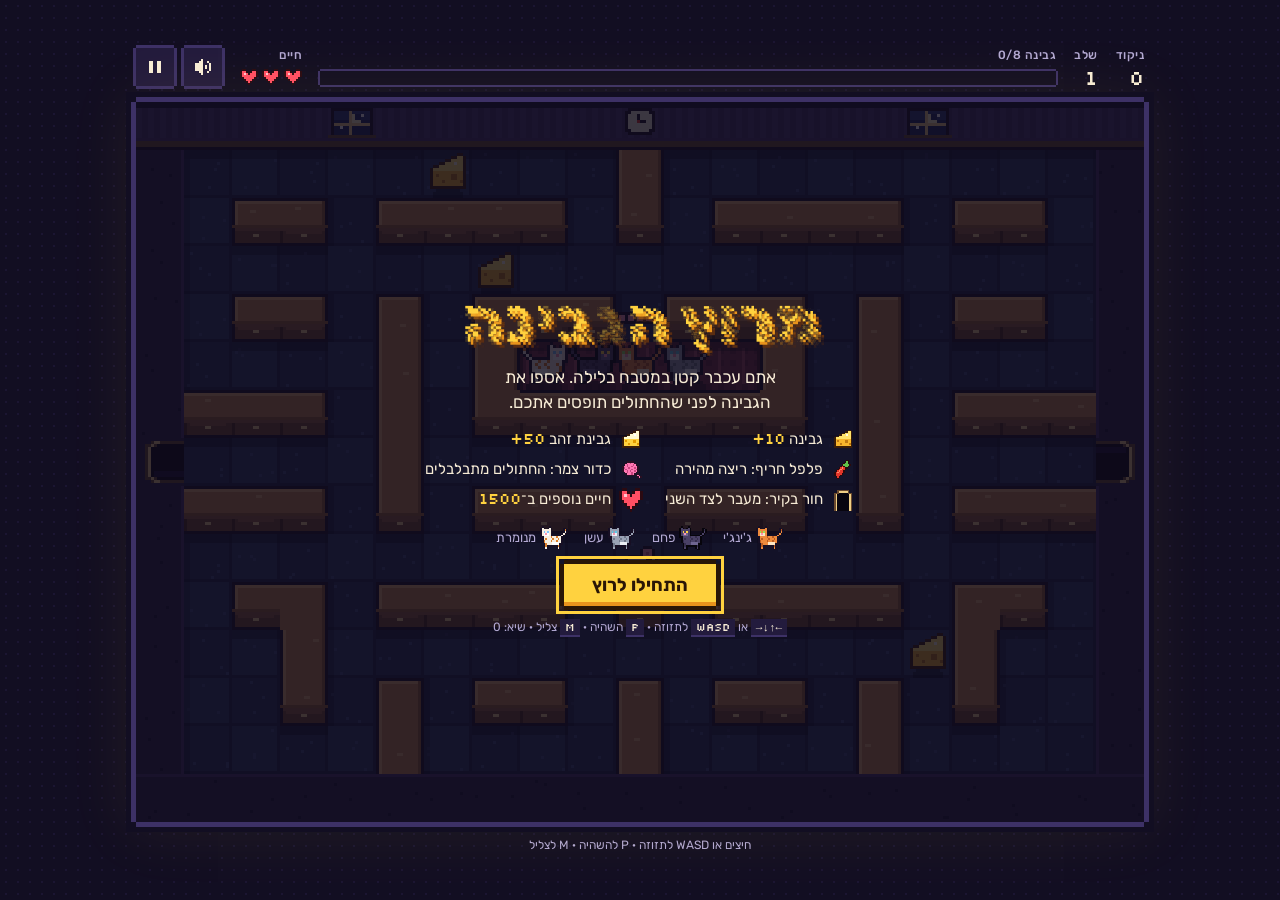
==== mouse-game/index.html @ 06ed5506 "Add Cheese Run: a pixel-art mouse-and-cats game Single-file canvas game in mouse-game/index.html. Yo" ====
<!doctype html>
<html lang="he" dir="rtl">
<head>
<meta charset="utf-8">
<meta name="viewport" content="width=device-width, initial-scale=1, viewport-fit=cover">
<title>מרוץ הגבינה</title>
<link rel="preconnect" href="https://fonts.googleapis.com">
<link rel="preconnect" href="https://fonts.gstatic.com" crossorigin>
<link rel="stylesheet" href="https://fonts.googleapis.com/css2?family=Rubik+Pixels&family=Rubik:wght@400;500;700&family=Silkscreen&display=swap">
<style>
/* Layout: a one-screen arcade cabinet. HUD strip on top, pixel stage in the middle, touch pad below on phones.
   Deliberately single-theme: the game always takes place in a kitchen at night. */
:root {
  color-scheme: dark;
  --night: #120e22;
  --night-2: #1b1532;
  --panel: #231b3d;
  --line: #3d3166;
  --ink: #f7ecd6;
  --muted: #b3a9d3;
  --cheese: #ffd23f;
  --cheese-deep: #e8931c;
  --cat: #ee7d3a;
  --danger: #ff5d6c;
  --display: "Rubik Pixels", "Rubik", "Heebo", "Arial Hebrew", system-ui, sans-serif;
  --body: "Rubik", "Heebo", "Arial Hebrew", system-ui, sans-serif;
  --digits: "Silkscreen", ui-monospace, "Courier New", monospace;
  --stage-w: 672px;
  --stage-h: 480px;
  --px: 4px;
}
[hidden] { display: none !important; }
html, body { height: 100%; }
body {
  margin: 0;
  background-color: var(--night);
  background-image: radial-gradient(var(--night-2) 1.5px, transparent 1.5px);
  background-size: 12px 12px;
  color: var(--ink);
  font-family: var(--body);
  font-size: 15px;
  line-height: 1.5;
  overflow: hidden;
  -webkit-tap-highlight-color: transparent;
}
.game {
  height: 100%;
  box-sizing: border-box;
  padding-inline: 16px;
  padding-block: 12px;
  display: flex;
  flex-direction: column;
  align-items: center;
  justify-content: center;
  gap: 14px;
}

/* ---------- HUD ---------- */
.hud {
  width: var(--stage-w);
  max-width: 100%;
  display: flex;
  flex-wrap: wrap;
  align-items: stretch;
  gap: 10px 18px;
  font-variant-numeric: tabular-nums;
}
.stat { display: flex; flex-direction: column; gap: 2px; min-width: 0; }
.stat.grow { flex: 1 1 140px; }
.label {
  font-size: 12px;
  font-weight: 500;
  color: var(--muted);
  letter-spacing: 0.04em;
  white-space: nowrap;
}
.value {
  font-family: var(--digits);
  font-size: 20px;
  line-height: 1.1;
  color: var(--ink);
  direction: ltr;
  text-align: right;
}
.value.small { font-size: 14px; }
.bar {
  position: relative;
  height: 14px;
  background: var(--night);
  box-shadow: 0 -2px 0 var(--line), 0 2px 0 var(--line), -2px 0 0 var(--line), 2px 0 0 var(--line);
  margin-block-start: 5px;
  overflow: hidden;
}
.bar-fill {
  position: absolute;
  inset-block: 0;
  inset-inline-start: 0;
  width: 0%;
  background: repeating-linear-gradient(90deg, var(--cheese) 0 10px, var(--cheese-deep) 10px 12px);
  transition: width 180ms steps(4);
}
.hearts { display: flex; gap: 4px; align-items: center; height: 22px; }
.hearts img { width: 18px; height: 16px; image-rendering: pixelated; }
.tools { display: flex; gap: 10px; align-items: center; margin-inline-start: auto; }
.icon-btn {
  width: 38px; height: 38px;
  display: grid; place-items: center;
  border: 0; padding: 0;
  background: var(--panel);
  color: var(--ink);
  box-shadow: 0 -3px 0 var(--line), 0 3px 0 var(--line), -3px 0 0 var(--line), 3px 0 0 var(--line);
  cursor: pointer;
}
.icon-btn svg { width: 20px; height: 20px; shape-rendering: crispEdges; }
.icon-btn:hover { background: var(--line); }
.icon-btn:focus-visible, .btn:focus-visible, .pad button:focus-visible {
  outline: 3px solid var(--cheese);
  outline-offset: 5px;
}
.icon-btn .off { display: none; }
.icon-btn[aria-pressed="true"] .on { display: none; }
.icon-btn[aria-pressed="true"] .off { display: inline; }

/* ---------- Stage ---------- */
.stage {
  position: relative;
  width: var(--stage-w);
  height: var(--stage-h);
  flex: none;
  box-shadow:
    0 calc(var(--px) * -1) 0 var(--line), 0 var(--px) 0 var(--line),
    calc(var(--px) * -1) 0 0 var(--line), var(--px) 0 0 var(--line),
    0 0 0 calc(var(--px) * 2) var(--night), 0 0 60px 10px rgb(255 210 63 / 0.07);
  touch-action: none;
  user-select: none;
  -webkit-user-select: none;
  container-type: size;
}
canvas {
  display: block;
  width: 100%;
  height: 100%;
  image-rendering: pixelated;
  image-rendering: crisp-edges;
  background: #0b0816;
}
.overlay {
  position: absolute;
  inset: 0;
  display: grid;
  place-items: center;
  background: rgb(14 10 28 / 0.80);
  overflow: auto;
  padding: 14px;
  box-sizing: border-box;
}
.screen {
  display: flex;
  flex-direction: column;
  align-items: center;
  text-align: center;
  gap: 12px;
  max-width: 34em;
}
.logo {
  margin: 0;
  font-family: var(--display);
  font-weight: 400;
  font-size: clamp(30px, 11cqw, 64px);
  line-height: 1;
  color: var(--cheese);
  text-shadow: 3px 3px 0 var(--cheese-deep), 6px 6px 0 #5a2d12;
  text-wrap: balance;
}
.screen h2 {
  margin: 0;
  font-family: var(--display);
  font-weight: 400;
  font-size: clamp(26px, 8cqw, 48px);
  line-height: 1.05;
  color: var(--cheese);
  text-shadow: 3px 3px 0 #5a2d12;
  text-wrap: balance;
}
.screen h2.bad { color: var(--danger); text-shadow: 3px 3px 0 #4a1020; }
.tag { margin: 0; color: var(--ink); font-size: clamp(13px, 3.2cqw, 17px); text-wrap: balance; }
.legend {
  list-style: none;
  margin: 0;
  padding: 0;
  display: grid;
  grid-template-columns: repeat(2, minmax(0, auto));
  gap: 6px 22px;
  text-align: start;
  font-size: clamp(12px, 2.7cqw, 15px);
}
.legend li { display: flex; align-items: center; gap: 8px; min-width: 0; }
.legend img { width: 24px; height: 24px; image-rendering: pixelated; flex: none; }
.legend b { font-family: var(--digits); font-weight: 400; color: var(--cheese); direction: ltr; unicode-bidi: isolate; }
.cats {
  display: flex;
  flex-wrap: wrap;
  justify-content: center;
  gap: 4px 16px;
  font-size: 13px;
  color: var(--muted);
}
.cats span { display: inline-flex; align-items: center; gap: 4px; }
.cats img { width: 28px; height: 28px; image-rendering: pixelated; }
.btn {
  font-family: var(--body);
  font-weight: 700;
  font-size: 18px;
  color: #2a1606;
  background: var(--cheese);
  border: 0;
  padding: 10px 28px;
  cursor: pointer;
  box-shadow:
    0 -4px 0 #2a1606, 0 4px 0 #2a1606, -4px 0 0 #2a1606, 4px 0 0 #2a1606,
    inset 0 -4px 0 var(--cheese-deep);
  transition: transform 80ms steps(2);
}
.btn:hover { transform: translateY(-2px); }
.btn:active { transform: translateY(2px); }
.keys { margin: 0; font-size: 12px; color: var(--muted); }
.keys kbd {
  font-family: var(--digits);
  font-size: 11px;
  padding: 1px 5px;
  background: var(--panel);
  color: var(--ink);
  box-shadow: 0 2px 0 var(--line);
}
.result {
  display: flex;
  gap: 28px;
  justify-content: center;
  font-variant-numeric: tabular-nums;
}
.result div { display: flex; flex-direction: column; align-items: center; }
.result .value { font-size: 26px; text-align: center; }
.toast {
  position: absolute;
  inset-inline: 0;
  top: 12%;
  margin-inline: auto;
  width: max-content;
  max-width: 90%;
  padding: 6px 16px;
  font-weight: 700;
  font-size: clamp(14px, 3.4cqw, 20px);
  color: #2a1606;
  background: var(--cheese);
  box-shadow: 0 -3px 0 #2a1606, 0 3px 0 #2a1606, -3px 0 0 #2a1606, 3px 0 0 #2a1606;
  pointer-events: none;
  opacity: 0;
  transform: translateY(-6px);
  transition: opacity 160ms, transform 160ms steps(3);
}
.toast.show { opacity: 1; transform: none; }
.toast.cold { background: #9fd8ff; }
.toast.hot { background: #ff8a5c; }
@container (max-height: 330px) {
  .cats { display: none; }
  .screen { gap: 8px; }
  .legend { gap: 2px 16px; }
  .legend img { width: 18px; height: 18px; }
  .keys { display: none; }
  .btn { font-size: 16px; padding: 7px 22px; }
}
@container (max-height: 250px) {
  .tag { display: none; }
}
@container (max-width: 480px) {
  .tag { display: none; }
  .legend { grid-template-columns: minmax(0, 1fr); gap: 1px; font-size: 12px; }
  .legend img { width: 16px; height: 16px; }
  .logo { font-size: 34px; }
}

/* ---------- Touch pad ---------- */
.pad {
  display: none;
  grid-template-columns: repeat(3, 58px);
  grid-template-rows: repeat(3, 50px);
  gap: 6px;
  direction: ltr;
  flex: none;
}
.pad button {
  border: 0;
  padding: 0;
  display: grid;
  place-items: center;
  background: var(--panel);
  color: var(--ink);
  box-shadow: 0 -3px 0 var(--line), 0 3px 0 var(--line), -3px 0 0 var(--line), 3px 0 0 var(--line);
  touch-action: none;
}
.pad button.held { background: var(--line); color: var(--cheese); }
.pad svg { width: 22px; height: 22px; shape-rendering: crispEdges; }
.pad .up { grid-area: 1 / 2; }
.pad .left { grid-area: 2 / 1; }
.pad .right { grid-area: 2 / 3; }
.pad .down { grid-area: 3 / 2; }
.pad .left svg { transform: rotate(-90deg); }
.pad .right svg { transform: rotate(90deg); }
.pad .down svg { transform: rotate(180deg); }
.hint { margin: 0; font-size: 12px; color: var(--muted); text-align: center; }
@media (pointer: coarse) {
  .pad { display: grid; }
  .hint { display: none; }
}
@media (prefers-reduced-motion: reduce) {
  .bar-fill, .btn, .toast { transition: none; }
}
</style>
</head>
<body>
<main class="game" id="game">
  <header class="hud" id="hud">
    <div class="stat"><span class="label">ניקוד</span><span class="value" id="score">0</span></div>
    <div class="stat"><span class="label">שלב</span><span class="value" id="level">1</span></div>
    <div class="stat grow">
      <span class="label">גבינה <span id="goalText">0/8</span></span>
      <div class="bar" role="progressbar" aria-label="גבינה שנאספה" aria-valuemin="0" aria-valuemax="8" aria-valuenow="0" id="barWrap"><div class="bar-fill" id="bar"></div></div>
    </div>
    <div class="stat"><span class="label">חיים</span><span class="hearts" id="lives"></span></div>
    <div class="tools">
      <button class="icon-btn" id="soundBtn" type="button" aria-label="השתקה" aria-pressed="false" title="צליל (M)">
        <svg viewBox="0 0 10 10" aria-hidden="true"><g fill="currentColor"><rect x="1" y="3" width="2" height="4"/><rect x="3" y="2" width="1" height="6"/><rect x="4" y="1" width="1" height="8"/></g><g class="on" fill="currentColor"><rect x="6" y="4" width="1" height="2"/><rect x="7" y="2" width="1" height="1"/><rect x="8" y="3" width="1" height="4"/><rect x="7" y="7" width="1" height="1"/></g><g class="off" fill="currentColor"><rect x="6" y="3" width="1" height="1"/><rect x="7" y="4" width="1" height="2"/><rect x="8" y="3" width="1" height="1"/><rect x="6" y="6" width="1" height="1"/><rect x="8" y="6" width="1" height="1"/></g></svg>
      </button>
      <button class="icon-btn" id="pauseBtn" type="button" aria-label="השהיה" title="השהיה (P)">
        <svg viewBox="0 0 10 10" aria-hidden="true"><g fill="currentColor"><rect x="2" y="2" width="2" height="6"/><rect x="6" y="2" width="2" height="6"/></g></svg>
      </button>
    </div>
  </header>

  <div class="stage" id="stage">
    <canvas id="screen" width="336" height="240" aria-label="לוח המשחק"></canvas>
    <div class="toast" id="toast" aria-live="polite"></div>

    <div class="overlay" id="overlay">
      <section class="screen" id="titleScreen">
        <h1 class="logo">מרוץ הגבינה</h1>
        <p class="tag">אתם עכבר קטן במטבח בלילה. אספו את הגבינה לפני שהחתולים תופסים אתכם.</p>
        <ul class="legend">
          <li><img data-icon="cheese" alt=""><span>גבינה <b>+10</b></span></li>
          <li><img data-icon="gold" alt=""><span>גבינת זהב <b>+50</b></span></li>
          <li><img data-icon="chili" alt=""><span>פלפל חריף: ריצה מהירה</span></li>
          <li><img data-icon="yarn" alt=""><span>כדור צמר: החתולים מתבלבלים</span></li>
          <li><img data-icon="hole" alt=""><span>חור בקיר: מעבר לצד השני</span></li>
          <li><img data-icon="heart" alt=""><span>חיים נוספים ב־<b>1500</b></span></li>
        </ul>
        <div class="cats" id="catRoll"></div>
        <button class="btn" id="startBtn" type="button">התחילו לרוץ</button>
        <p class="keys"><kbd>←↑↓→</kbd> או <kbd>WASD</kbd> לתזוזה · <kbd>P</kbd> השהיה · <kbd>M</kbd> צליל · שיא: <span id="bestTitle">0</span></p>
      </section>

      <section class="screen" id="pauseScreen" hidden>
        <h2>הפסקה</h2>
        <p class="tag">החתולים מחכים בסבלנות. בינתיים.</p>
        <button class="btn" id="resumeBtn" type="button">המשיכו</button>
      </section>

      <section class="screen" id="overScreen" hidden>
        <h2 class="bad">החתולים ניצחו</h2>
        <div class="result">
          <div><span class="label">ניקוד</span><span class="value" id="finalScore">0</span></div>
          <div><span class="label">שלב</span><span class="value" id="finalLevel">1</span></div>
          <div><span class="label">שיא</span><span class="value" id="finalBest">0</span></div>
        </div>
        <p class="tag" id="overNote"></p>
        <button class="btn" id="againBtn" type="button">שחקו שוב</button>
      </section>
    </div>
  </div>

  <div class="pad" id="pad" aria-label="כיוונים">
    <button class="up" type="button" data-dir="up" aria-label="למעלה"><svg viewBox="0 0 7 7" aria-hidden="true"><g fill="currentColor"><rect x="3" y="0" width="1" height="1"/><rect x="2" y="1" width="3" height="1"/><rect x="1" y="2" width="5" height="1"/><rect x="0" y="3" width="7" height="1"/><rect x="2" y="4" width="3" height="3"/></g></svg></button>
    <button class="left" type="button" data-dir="left" aria-label="שמאלה"><svg viewBox="0 0 7 7" aria-hidden="true"><g fill="currentColor"><rect x="3" y="0" width="1" height="1"/><rect x="2" y="1" width="3" height="1"/><rect x="1" y="2" width="5" height="1"/><rect x="0" y="3" width="7" height="1"/><rect x="2" y="4" width="3" height="3"/></g></svg></button>
    <button class="right" type="button" data-dir="right" aria-label="ימינה"><svg viewBox="0 0 7 7" aria-hidden="true"><g fill="currentColor"><rect x="3" y="0" width="1" height="1"/><rect x="2" y="1" width="3" height="1"/><rect x="1" y="2" width="5" height="1"/><rect x="0" y="3" width="7" height="1"/><rect x="2" y="4" width="3" height="3"/></g></svg></button>
    <button class="down" type="button" data-dir="down" aria-label="למטה"><svg viewBox="0 0 7 7" aria-hidden="true"><g fill="currentColor"><rect x="3" y="0" width="1" height="1"/><rect x="2" y="1" width="3" height="1"/><rect x="1" y="2" width="5" height="1"/><rect x="0" y="3" width="7" height="1"/><rect x="2" y="4" width="3" height="3"/></g></svg></button>
  </div>
  <p class="hint" id="hint">חיצים או WASD לתזוזה · P להשהיה · M לצליל</p>
</main>

<script>
(() => {
'use strict';

// ============================================================
// Constants and helpers
// ============================================================
const T = 16, COLS = 21, ROWS = 15, W = COLS * T, H = ROWS * T;
const STEP = 1 / 120;
const DIRS = [{ x: 0, y: -1 }, { x: -1, y: 0 }, { x: 0, y: 1 }, { x: 1, y: 0 }];
const KEYDIR = {
  ArrowUp: DIRS[0], KeyW: DIRS[0],
  ArrowLeft: DIRS[1], KeyA: DIRS[1],
  ArrowDown: DIRS[2], KeyS: DIRS[2],
  ArrowRight: DIRS[3], KeyD: DIRS[3],
};
const NAMED = { up: DIRS[0], left: DIRS[1], down: DIRS[2], right: DIRS[3] };

const $ = (id) => document.getElementById(id);
const canvas = $('screen');
const ctx = canvas.getContext('2d');
ctx.imageSmoothingEnabled = false;
const reduceMotion = window.matchMedia('(prefers-reduced-motion: reduce)').matches;

const store = {
  get(k, d) { try { const v = localStorage.getItem(k); return v === null ? d : JSON.parse(v); } catch (e) { return d; } },
  set(k, v) { try { localStorage.setItem(k, JSON.stringify(v)); } catch (e) { /* storage unavailable */ } },
};

function hash(x, y, s) {
  let h = (x * 374761393 + y * 668265263 + (s | 0) * 1442695041) | 0;
  h = Math.imul(h ^ (h >>> 13), 1274126177);
  return ((h ^ (h >>> 16)) >>> 0) / 4294967296;
}
const rand = (a, b) => a + Math.random() * (b - a);
const pick = (arr) => arr[Math.floor(Math.random() * arr.length)];

function newCanvas(w, h) {
  const c = document.createElement('canvas');
  c.width = w; c.height = h;
  const g = c.getContext('2d');
  g.imageSmoothingEnabled = false;
  return [c, g];
}

// ============================================================
// Maps. # furniture / wall, . floor, M mouse start, H mouse hole,
// C cat bed (cats only), D cat door (cats only)
// ============================================================
const MAPS = [
  [
    '#####################',
    '#.........#.........#',
    '#.##.####.#.####.##.#',
    '#...................#',
    '#.##.#.###D###.#.##.#',
    '#....#.#CCCCC#.#....#',
    '####.#.#######.#.####',
    'H....#.........#....H',
    '####.#.###.###.#.####',
    '#.........M.........#',
    '#.##.####.#.####.##.#',
    '#..#.............#..#',
    '#..#.#.##.#.##.#.#..#',
    '#....#....#....#....#',
    '#####################',
  ],
  [
    '#####################',
    '#...#.....#.....#...#',
    '#.#.#.###.#.###.#.#.#',
    '#.#...............#.#',
    '#.#.##.###D###.##.#.#',
    '#......#CCCCC#......#',
    '###.##.#######.##.###',
    'H...................H',
    '###.######.######.###',
    '#.....#...M...#.....#',
    '#.###.#.#####.#.###.#',
    '#.#...............#.#',
    '#.#.#.###.#.###.#.#.#',
    '#...#.....#.....#...#',
    '#####################',
  ],
  [
    '#####################',
    '#.......#...#.......#',
    '#.#####.#.#.#.#####.#',
    '#.#...............#.#',
    '#.#.#..###D###..#.#.#',
    '#...#..#CCCCC#..#...#',
    '#.###.#########.###.#',
    'H...................H',
    '#.#.#####.#.#####.#.#',
    '#.#.......M.......#.#',
    '#.#.###.#####.###.#.#',
    '#.....#.......#.....#',
    '#.###.#.##.##.#.###.#',
    '#...................#',
    '#####################',
  ],
];

const THEMES = [
  {
    name: 'המטבח', floor: 'check', detail: 'cabinet',
    floorA: '#2d3b66', floorB: '#26315a', grout: '#1c2448', speck: '#3a4a7c',
    top: '#c98a4b', topHi: '#e8b270', topLo: '#9c6534', front: '#7a4a2b', frontHi: '#98603a', frontLo: '#4f2c1a', trim: '#f0cf86',
    room: '#2c2146', roomHi: '#44336a', roomLo: '#1a1330', paper: '#4b3a73', paper2: '#433366', base: '#6b4a2e',
  },
  {
    name: 'הסלון', floor: 'carpet', detail: 'books',
    floorA: '#1f4a4f', floorB: '#1a4045', grout: '#153438', speck: '#2c6068',
    top: '#8e5c3c', topHi: '#b27a50', topLo: '#6c422a', front: '#56321f', frontHi: '#6d4029', frontLo: '#341c10', trim: '#d9b27a',
    room: '#3a2238', roomHi: '#57345a', roomLo: '#24142a', paper: '#5b3050', paper2: '#512a48', base: '#4e3120',
  },
  {
    name: 'המזווה', floor: 'stone', detail: 'jars',
    floorA: '#434a42', floorB: '#3b423a', grout: '#2a2f2a', speck: '#555d52',
    top: '#b99257', topHi: '#dcb676', topLo: '#8f6c3c', front: '#6e5230', frontHi: '#86653c', frontLo: '#45321c', trim: '#f2dca0',
    room: '#2a2a22', roomHi: '#44443a', roomLo: '#191912', paper: '#4b4636', paper2: '#433f30', base: '#5c4228',
  },
];

// ============================================================
// Sprites (pixel strings, palette-mapped)
// ============================================================
const OUT = '#170f24';
const SPR = {
  mouse: [
    '................',
    '................',
    '................',
    '................',
    '................',
    '.........kkk....',
    '........kpppk...',
    '........kpPpk...',
    '....kkkkkpppk...',
    '...kggggggkkgk..',
    '..kgggggggggwek.',
    'p.kgggggggggggpk',
    '.pkglllllgggGkk.',
    '..kkGlllGGGGk...',
    '...kkGkkkkGkk...',
    '....kk...kk.....',
  ],
  mouse2: [
    '................',
    '................',
    '................',
    '................',
    '................',
    '.........kkk....',
    '........kpppk...',
    '........kpPpk...',
    '....kkkkkpppk...',
    '...kggggggkkgk..',
    'p.kgggggggggwek.',
    '.pkgggggggggggpk',
    '..kglllllgggGkk.',
    '..kkGlllGGGGk...',
    '..kkGkk..kGkk...',
    '..kk.......kk...',
  ],
  mouseHit: [
    '................',
    '................',
    '................',
    '................',
    '................',
    '.........kkk....',
    '........kpppk...',
    '........kpPpk...',
    '....kkkkkpppk...',
    '...kggggggkkgk..',
    '..kggggggggkgkk.',
    'p.kgggggggggkgpk',
    '.pkglllllgggGkk.',
    '..kkGlllGGGGk...',
    '...kkGkkkkGkk...',
    '....kk...kk.....',
  ],
  cat: [
    '................',
    '..........k...k.',
    '.kk......kok.kok',
    'kOk......koooook',
    'kok......koyoyok',
    '.kok.....kocncok',
    '..kokkkkkkocccok',
    '...kooOooOooookk',
    '...koOooOoooOok.',
    '...kooOooOoooOk.',
    '...koccccooooOk.',
    '...kkccccoooOk..',
    '....kOkkkkkkOk..',
    '....kok....kok..',
    '....kk.....kk...',
    '................',
  ],
  cat2: [
    '................',
    '..........k...k.',
    '.kk......kok.kok',
    'kOk......koooook',
    'kok......koyoyok',
    '.kok.....kocncok',
    '..kokkkkkkocccok',
    '...kooOooOooookk',
    '...koOooOoooOok.',
    '...kooOooOoooOk.',
    '...koccccooooOk.',
    '...kkccccoooOk..',
    '...kOkkkkkkkkOk.',
    '..kok.......kok.',
    '..kk.........kk.',
    '................',
  ],
  cheese: [
    '................',
    '................',
    '................',
    '...........kk...',
    '.........kkyyk..',
    '.......kkyyyyk..',
    '.....kkyyywyyk..',
    '...kkyyyyyyyyk..',
    '..kyyyyyyyyyyk..',
    '..kYYYYYYYYYYk..',
    '..kYhYYYYhhYYk..',
    '..kYYYYYYhhYYk..',
    '..kYYYhYYYYYhk..',
    '..kYYYYYYYYYYk..',
    '..kkkkkkkkkkkk..',
    '................',
  ],
  chili: [
    '................',
    '..........kk....',
    '.........kvk....',
    '........kvvk....',
    '.......kvvvvk...',
    '......krkvvk....',
    '.....krRrkk.....',
    '....krRrrk......',
    '...krRrrk.......',
    '..krRrrrk.......',
    '..krrrrk........',
    '..krrrk.........',
    '...krk..........',
    '....k...........',
    '................',
    '................',
  ],
  yarn: [
    '................',
    '................',
    '................',
    '.....kkkkk......',
    '....kbbBbbk.....',
    '...kbBbbbBbk....',
    '..kbbBbbBbbbk...',
    '..kBbbBbbbBbk...',
    '..kbBbbbBbbBk...',
    '..kbbBbBbbBbk...',
    '...kbBbbBbbk....',
    '....kbbbBbk.k...',
    '.....kkkkk.kbk..',
    '............kbk.',
    '.............k..',
    '................',
  ],
  heart: [
    '.kk...kk.',
    'krrk.krrk',
    'krwrkrrrk',
    'krrrrrrrk',
    '.krrrrrk.',
    '..krrrk..',
    '...krk...',
    '....k....',
  ],
};

const PAL = {
  mouse: { k: OUT, g: '#aaa6be', G: '#7f7a97', l: '#e2def0', p: '#f596b4', P: '#c95f82', w: '#ffffff', e: OUT },
  cheese: { k: '#3a1d08', y: '#ffe36b', Y: '#f7b52c', h: '#c07a12', w: '#fffbe0' },
  gold: { k: '#3a1d08', y: '#fffbd0', Y: '#ffd23f', h: '#e39a00', w: '#ffffff' },
  chili: { k: '#2a0a0a', r: '#e2362b', R: '#ff8a6a', v: '#5fc24a' },
  yarn: { k: '#2b0f22', b: '#ff78b4', B: '#c7477f' },
  heart: { k: '#2b0a12', r: '#ff4f64', w: '#ffc2cb' },
};

const CATS = [
  { name: "ג'ינג'י", pal: { k: OUT, o: '#ee8a3c', O: '#b95a21', c: '#fde5c4', y: '#9be15d', n: '#f596b4' } },
  { name: 'פחם', pal: { k: '#07050c', o: '#4a4166', O: '#352d4d', c: '#6e6590', y: '#ffd23f', n: '#f596b4' } },
  { name: 'עשן', pal: { k: OUT, o: '#9aa3b5', O: '#6f7789', c: '#eceff5', y: '#5ec8e8', n: '#f596b4' } },
  { name: 'מנומרת', pal: { k: OUT, o: '#f6eee0', O: '#dc7f2a', c: '#ffffff', y: '#7cc4ff', n: '#f596b4' } },
];
const DIZZY_PAL = { k: OUT, o: '#8fa6e6', O: '#6a80c4', c: '#d7e2ff', y: '#ffffff', n: '#f596b4' };

function makeSprite(rows, pal) {
  const w = Math.max(...rows.map((r) => r.length)), h = rows.length;
  const [c, g] = newCanvas(w, h);
  rows.forEach((r, y) => {
    for (let x = 0; x < r.length; x++) {
      const col = pal[r[x]];
      if (!col) continue;
      g.fillStyle = col;
      g.fillRect(x, y, 1, 1);
    }
  });
  return c;
}
function flip(src) {
  const [c, g] = newCanvas(src.width, src.height);
  g.translate(src.width, 0);
  g.scale(-1, 1);
  g.drawImage(src, 0, 0);
  return c;
}
function pair(rows, pal) { const r = makeSprite(rows, pal); return { r, l: flip(r) }; }

const S = {
  mouse: [pair(SPR.mouse, PAL.mouse), pair(SPR.mouse2, PAL.mouse)],
  mouseHit: pair(SPR.mouseHit, PAL.mouse),
  cats: CATS.map((c) => [pair(SPR.cat, c.pal), pair(SPR.cat2, c.pal)]),
  dizzy: [pair(SPR.cat, DIZZY_PAL), pair(SPR.cat2, DIZZY_PAL)],
  cheese: makeSprite(SPR.cheese, PAL.cheese),
  gold: makeSprite(SPR.cheese, PAL.gold),
  chili: makeSprite(SPR.chili, PAL.chili),
  yarn: makeSprite(SPR.yarn, PAL.yarn),
  heart: makeSprite(SPR.heart, PAL.heart),
};

// ============================================================
// Tiny pixel font for floating score numbers
// ============================================================
const GLYPH = {
  0: '111101101101111', 1: '010110010010111', 2: '111001111100111', 3: '111001111001111',
  4: '101101111001001', 5: '111100111001111', 6: '111100111101111', 7: '111001010010010',
  8: '111101111101111', 9: '111101111001111', '+': '000010111010000', '!': '010010010000010',
};
function drawText(g, str, x, y, color) {
  const chars = String(str).split('');
  const pass = (col, ox, oy) => {
    g.fillStyle = col;
    chars.forEach((ch, i) => {
      const bits = GLYPH[ch];
      if (!bits) return;
      for (let b = 0; b < 15; b++) if (bits[b] === '1') g.fillRect(x + i * 4 + (b % 3) + ox, y + Math.floor(b / 3) + oy, 1, 1);
    });
  };
  pass(OUT, 1, 0); pass(OUT, -1, 0); pass(OUT, 0, 1); pass(OUT, 0, -1); pass(OUT, 1, 1);
  pass(color, 0, 0);
}
const textWidth = (str) => String(str).length * 4 - 1;

// ============================================================
// Level state
// ============================================================
let grid = [], theme = THEMES[0], holes = [], floorTiles = [], catTiles = [];
let doorTile = null, exitTile = null, homeTiles = [], mouseStart = null;
let bg = null;

const tileAt = (x, y) => (x < 0 || y < 0 || x >= COLS || y >= ROWS ? '#' : grid[y][x]);
const isSolid = (x, y) => tileAt(x, y) === '#';
const mouseCan = (x, y) => { const t = tileAt(x, y); return t === '.' || t === 'M' || t === 'H'; };
function catCan(c, x, y) {
  const t = tileAt(x, y);
  if (t === '.' || t === 'M') return true;
  return c.state === 'leaving' && (t === 'C' || t === 'D');
}

function loadMap(index) {
  const src = MAPS[index % MAPS.length];
  theme = THEMES[index % THEMES.length];
  grid = src.map((r) => r.split(''));
  holes = []; floorTiles = []; catTiles = []; homeTiles = [];
  for (let y = 0; y < ROWS; y++) {
    for (let x = 0; x < COLS; x++) {
      const t = grid[y][x];
      if (t === 'M') mouseStart = { x, y };
      if (t === 'D') { doorTile = { x, y }; exitTile = { x, y: y - 1 }; }
      if (t === 'C') homeTiles.push({ x, y });
      if (t === 'H') holes.push({ x, y });
      if (t === '.' || t === 'M') { floorTiles.push({ x, y }); catTiles.push({ x, y }); }
    }
  }
  for (const h of holes) {
    h.in = DIRS.find((d) => { const t = tileAt(h.x + d.x, h.y + d.y); return t === '.' || t === 'M'; });
  }
  for (let i = 0; i < holes.length; i += 2) {
    if (holes[i + 1]) { holes[i].partner = holes[i + 1]; holes[i + 1].partner = holes[i]; }
  }
  // Cats spawn from the middle of the bed outward.
  homeTiles.sort((a, b) => Math.abs(a.x - doorTile.x) - Math.abs(b.x - doorTile.x));
  bg = renderBackground();
}

// ============================================================
// Background rendering (static per level)
// ============================================================
function renderBackground() {
  const [c, g] = newCanvas(W, H);
  const th = theme;
  const px = (col, x, y, w = 1, h = 1) => { g.fillStyle = col; g.fillRect(x, y, w, h); };
  const isBorder = (x, y) => x === 0 || y === 0 || x === COLS - 1 || y === ROWS - 1;

  function floor(tx, ty) {
    const X = tx * T, Y = ty * T;
    if (th.floor === 'check') {
      px((tx + ty) % 2 ? th.floorA : th.floorB, X, Y, T, T);
      px(th.grout, X + T - 1, Y, 1, T); px(th.grout, X, Y + T - 1, T, 1);
      for (let i = 0; i < 3; i++) px(th.speck, X + Math.floor(hash(tx, ty, i) * 14) + 1, Y + Math.floor(hash(ty, tx, i + 7) * 14) + 1);
    } else if (th.floor === 'carpet') {
      px(th.floorA, X, Y, T, T);
      for (let yy = 0; yy < T; yy++) for (let xx = 0; xx < T; xx++) {
        const d = Math.abs(xx - 7.5) + Math.abs(yy - 7.5);
        if (d > 6.5 && d < 7.6) px(th.floorB, X + xx, Y + yy);
        if (d < 1.2) px(th.speck, X + xx, Y + yy);
      }
      for (let i = 0; i < 4; i++) px(th.grout, X + Math.floor(hash(tx, ty, i) * 16), Y + Math.floor(hash(ty, tx, i + 3) * 16));
    } else {
      px(th.floorA, X, Y, T, T);
      px(th.speck, X, Y, T - 1, 1); px(th.speck, X, Y, 1, T - 1);
      px(th.grout, X + T - 1, Y, 1, T); px(th.grout, X, Y + T - 1, T, 1);
      px(th.floorB, X + 1, Y + T - 2, T - 2, 1);
      if (hash(tx, ty, 9) > 0.6) {
        let cx = X + 3 + Math.floor(hash(tx, ty, 1) * 8), cy = Y + 3;
        for (let i = 0; i < 6; i++) { px(th.grout, cx, cy); cx += hash(tx, ty, i + 20) > 0.5 ? 1 : 0; cy++; }
      }
    }
    // Soft shadows cast by furniture above and to the left.
    if (isSolid(tx, ty - 1)) { g.fillStyle = 'rgba(8,5,18,0.38)'; g.fillRect(X, Y, T, 3); }
    if (isSolid(tx - 1, ty)) { g.fillStyle = 'rgba(8,5,18,0.28)'; g.fillRect(X, Y + (isSolid(tx, ty - 1) ? 3 : 0), 2, T); }
  }

  function frontDetail(X, Y, tx, ty) {
    // The front face is 6px tall: Y..Y+5.
    if (th.detail === 'cabinet') {
      px(th.frontLo, X, Y + 1, 1, 5);
      px(th.trim, X + 7, Y + 2, 2, 1);
      if (hash(tx, ty, 4) > 0.5) px(th.frontHi, X + 2, Y + 1, 12, 1);
    } else if (th.detail === 'books') {
      const colors = ['#c9463d', '#e0b33a', '#4d8fd1', '#6cbf6a', '#d77fb1', '#e8e0cc', '#8a63c9'];
      let xx = 1;
      while (xx < 15) {
        const w = 1 + Math.floor(hash(tx * 31 + xx, ty, 2) * 2);
        const hgt = 3 + Math.floor(hash(tx, ty * 17 + xx, 3) * 3);
        if (hash(tx + xx, ty, 5) > 0.12) px(colors[Math.floor(hash(xx, tx + ty, 6) * colors.length)], X + xx, Y + 6 - hgt, Math.min(w, 15 - xx), hgt);
        xx += w + (hash(tx, xx, 8) > 0.8 ? 1 : 0);
      }
      px(th.frontLo, X, Y + 5, T, 1);
    } else {
      const colors = ['#e2362b', '#f7b52c', '#9fd06a', '#f2ecd8', '#c77a3b'];
      for (let j = 0; j < 3; j++) {
        if (hash(tx, ty, j + 30) < 0.25) continue;
        const jx = X + 1 + j * 5, col = colors[Math.floor(hash(tx + j, ty, 31) * colors.length)];
        px(OUT, jx, Y + 1, 4, 5);
        px(col, jx + 1, Y + 2, 2, 3);
        px('#c8c3b0', jx, Y, 4, 1);
      }
    }
  }

  function wall(tx, ty) {
    const X = tx * T, Y = ty * T;
    if (isBorder(tx, ty)) {
      if (ty === 0) {
        // Back wall: wallpaper, baseboard, windows and a clock.
        for (let i = 0; i < T; i++) px(i % 4 < 2 ? th.paper : th.paper2, X + i, Y, 1, T);
        px(th.roomLo, X, Y, T, 2);
        px(th.base, X, Y + 12, T, 4);
        px(th.roomHi, X, Y + 12, T, 1);
        px(OUT, X, Y + 15, T, 1);
        if (tx === 4 || tx === 16) drawWindow(X, Y);
        if (tx === 10) drawClock(X, Y);
        return;
      }
      px(th.room, X, Y, T, T);
      if (ty === ROWS - 1) px(th.roomHi, X, Y, T, 1);
      if (tx === 0 && ty > 0 && ty < ROWS - 1) px(th.roomHi, X + T - 1, Y, 1, T);
      if (tx === COLS - 1 && ty > 0 && ty < ROWS - 1) px(th.roomHi, X, Y, 1, T);
      for (let i = 0; i < 2; i++) px(th.roomLo, X + Math.floor(hash(tx, ty, i) * 14) + 1, Y + Math.floor(hash(ty, tx, i) * 14) + 1);
      return;
    }
    const open = (dx, dy) => !isSolid(tx + dx, ty + dy);
    const hasFront = open(0, 1);
    const topH = hasFront ? T - 6 : T;
    px(th.top, X, Y, T, topH);
    if (open(0, -1)) { px(OUT, X, Y, T, 1); px(th.topHi, X, Y + 1, T, 1); }
    if (open(-1, 0)) { px(OUT, X, Y, 1, topH); px(th.topHi, X + 1, Y + (open(0, -1) ? 1 : 0), 1, topH - (open(0, -1) ? 1 : 0)); }
    if (open(1, 0)) { px(OUT, X + T - 1, Y, 1, topH); px(th.topLo, X + T - 2, Y + (open(0, -1) ? 1 : 0), 1, topH - (open(0, -1) ? 1 : 0)); }
    if (hash(tx, ty, 11) > 0.4) px(th.topHi, X + 3 + Math.floor(hash(tx, ty, 12) * 9), Y + 3 + Math.floor(hash(tx, ty, 13) * (topH - 6 > 0 ? topH - 6 : 1)), 2, 1);
    if (hasFront) {
      const FY = Y + T - 6;
      px(th.topLo, X, FY - 1, T, 1);
      px(th.front, X, FY, T, 6);
      px(th.frontHi, X, FY, T, 1);
      frontDetail(X, FY, tx, ty);
      px(OUT, X, Y + T - 1, T, 1);
      if (open(-1, 0)) px(OUT, X, FY, 1, 6);
      if (open(1, 0)) px(OUT, X + T - 1, FY, 1, 6);
    }
  }

  function drawWindow(X, Y) {
    px(OUT, X + 1, Y + 2, 14, 10);
    px('#1d2a5e', X + 2, Y + 3, 12, 8);
    px('#2c3d7a', X + 2, Y + 3, 12, 3);
    px('#ffffff', X + 4, Y + 8); px('#ffffff', X + 11, Y + 4); px('#c9d6ff', X + 7, Y + 9);
    px('#fff4c2', X + 8, Y + 4, 3, 3); px('#1d2a5e', X + 9, Y + 4, 2, 2);
    px(th.trim, X + 7, Y + 3, 1, 8); px(th.trim, X + 2, Y + 7, 12, 1);
    px(th.base, X, Y + 11, T, 1);
  }
  function drawClock(X, Y) {
    px(OUT, X + 4, Y + 2, 8, 9); px(OUT, X + 3, Y + 3, 10, 7);
    px('#f2ecd8', X + 5, Y + 3, 6, 7); px('#f2ecd8', X + 4, Y + 4, 8, 5);
    px(OUT, X + 7, Y + 4, 1, 3); px(OUT, X + 8, Y + 6, 2, 1);
    px('#e2362b', X + 7, Y + 6);
  }

  function hole(tx, ty) {
    const X = tx * T, Y = ty * T;
    const inward = holes.find((h) => h.x === tx && h.y === ty).in;
    px(th.room, X, Y, T, T);
    // Arch opening facing the room.
    const [hc, hg] = newCanvas(T, T);
    const hp = (col, x, y, w = 1, h = 1) => { hg.fillStyle = col; hg.fillRect(x, y, w, h); };
    hp(th.base, 3, 2, 13, 12);
    hp(th.base, 5, 1, 11, 14);
    hp('#08050f', 5, 3, 11, 10);
    hp('#08050f', 7, 2, 9, 12);
    hp('#1a1030', 6, 11, 10, 2);
    hp(th.trim, 4, 3, 1, 10);
    hp(th.trim, 6, 1, 2, 1);
    hp(th.trim, 5, 2, 1, 1);
    hp(th.trim, 5, 13, 1, 1);
    hp(th.trim, 6, 14, 2, 1);
    g.save();
    g.translate(X + T / 2, Y + T / 2);
    g.rotate(Math.atan2(inward.y, inward.x)); // art opens toward +x
    g.drawImage(hc, -T / 2, -T / 2);
    g.restore();
  }

  function bed(tx, ty) {
    const X = tx * T, Y = ty * T;
    px('#6b2a3a', X, Y, T, T);
    for (let i = 0; i < T; i += 4) { px('#7f3446', X + i, Y, 2, T); px('#7f3446', X, Y + i, T, 2); }
    for (let i = 0; i < T; i += 8) px('#a44a5e', X + i + 2, Y + 2, 1, T - 4);
    if (isSolid(tx, ty - 1)) { g.fillStyle = 'rgba(8,5,18,0.35)'; g.fillRect(X, Y, T, 3); }
    if (isSolid(tx - 1, ty)) px('#4a1c28', X, Y, 1, T);
    if (isSolid(tx + 1, ty)) px('#4a1c28', X + T - 1, Y, 1, T);
  }
  function door(tx, ty) {
    const X = tx * T, Y = ty * T;
    floor(tx, ty);
    px(OUT, X, Y + 6, T, 4);
    for (let i = 1; i < T; i += 3) px('#f596b4', X + i, Y + 7, 2, 2);
  }

  for (let y = 0; y < ROWS; y++) {
    for (let x = 0; x < COLS; x++) {
      const t = grid[y][x];
      if (t === '#') wall(x, y);
      else if (t === 'H') hole(x, y);
      else if (t === 'C') bed(x, y);
      else if (t === 'D') door(x, y);
      else floor(x, y);
    }
  }
  return c;
}

// ============================================================
// Game state
// ============================================================
const game = {
  state: 'title', // title | ready | play | dying | clear | paused | over
  prevState: null,
  level: 1, score: 0, lives: 3, best: 0,
  got: 0, goal: 8,
  roundTime: 0, stateTime: 0,
  mode: 'scatter', modeTime: 0,
  itemTimer: 10,
  nextLifeAt: 1500,
  shake: 0,
  time: 0,
};
let mouse = null, cats = [], cheeses = [], item = null, particles = [], floaters = [];
const input = { want: null };

function levelParams(level) {
  const L = level - 1;
  return {
    cats: Math.min(4, 2 + L),
    catSpeed: Math.min(4.85, 3.55 + 0.22 * L),
    mouseSpeed: 5.2,
    goal: Math.min(20, 8 + 2 * L),
    chase: 13 + Math.min(L, 8),
    scatter: Math.max(2.5, 6 - 0.5 * L),
    dizzy: Math.max(3.5, 7 - 0.5 * L),
  };
}
let P = levelParams(1);

function makeMouse() {
  return { tx: mouseStart.x, ty: mouseStart.y, dx: 0, dy: 0, p: 0, face: 1, anim: 0, invuln: 0, boost: 0, lastDir: DIRS[3] };
}
function makeCat(kind, i) {
  const home = homeTiles[i % homeTiles.length];
  return {
    kind, tx: home.x, ty: home.y, dx: 0, dy: 0, p: 0, face: i % 2 ? 1 : -1, anim: Math.random() * 2,
    state: 'home', releaseAt: 0.6 + i * 2.4, dizzy: 0, mult: kind === 3 ? 1.04 : 1,
  };
}
const posOf = (e) => ({ x: e.tx + e.dx * e.p, y: e.ty + e.dy * e.p });
const tileOf = (e) => (e.p < 0.5 ? { x: e.tx, y: e.ty } : { x: e.tx + e.dx, y: e.ty + e.dy });

function newGame() {
  game.level = 1; game.score = 0; game.lives = 3; game.nextLifeAt = 1500;
  startLevel();
}
function startLevel() {
  P = levelParams(game.level);
  loadMap(game.level - 1);
  game.got = 0; game.goal = P.goal;
  cheeses = []; item = null; particles = []; floaters = [];
  game.itemTimer = rand(8, 12);
  resetRound();
  for (let i = 0; i < 3; i++) spawnCheese();
  toast(`שלב ${game.level} · ${theme.name}`);
  updateHud(true);
}
function resetRound() {
  mouse = makeMouse();
  cats = [];
  for (let i = 0; i < P.cats; i++) cats.push(makeCat(i, i));
  input.want = null;
  game.roundTime = 0;
  game.mode = 'scatter'; game.modeTime = P.scatter;
  setState('ready');
}
function setState(s) { game.state = s; game.stateTime = 0; }

// ============================================================
// Pathfinding
// ============================================================
const distBuf = new Int16Array(COLS * ROWS);
const queue = new Int16Array(COLS * ROWS);
function distanceField(gx, gy, walk) {
  distBuf.fill(-1);
  let head = 0, tail = 0;
  distBuf[gy * COLS + gx] = 0;
  queue[tail++] = gy * COLS + gx;
  while (head < tail) {
    const i = queue[head++], x = i % COLS, y = (i - x) / COLS;
    for (const d of DIRS) {
      const nx = x + d.x, ny = y + d.y;
      if (nx < 0 || ny < 0 || nx >= COLS || ny >= ROWS) continue;
      const j = ny * COLS + nx;
      if (distBuf[j] !== -1 || !walk(nx, ny)) continue;
      distBuf[j] = distBuf[i] + 1;
      queue[tail++] = j;
    }
  }
  return distBuf;
}
function nearestTile(x, y, list) {
  let best = list[0], bd = Infinity;
  for (const t of list) { const d = (t.x - x) ** 2 + (t.y - y) ** 2; if (d < bd) { bd = d; best = t; } }
  return best;
}
const CORNERS = [{ x: COLS - 2, y: 1 }, { x: 1, y: 1 }, { x: COLS - 2, y: ROWS - 2 }, { x: 1, y: ROWS - 2 }];

function catTarget(c) {
  if (c.state === 'leaving') return exitTile;
  if (game.mode === 'scatter') return CORNERS[c.kind % 4];
  const m = tileOf(mouse), d = mouse.dx || mouse.dy ? { x: mouse.dx, y: mouse.dy } : mouse.lastDir;
  switch (c.kind) {
    case 1: return { x: m.x + d.x * 4, y: m.y + d.y * 4 }; // ambush ahead of the mouse
    case 2: { // chases from afar, wanders off when close
      const ct = tileOf(c);
      return Math.hypot(ct.x - m.x, ct.y - m.y) > 6 ? m : CORNERS[2];
    }
    case 3: { // pincer with the first cat
      const lead = cats[0] ? tileOf(cats[0]) : m;
      const a = { x: m.x + d.x * 2, y: m.y + d.y * 2 };
      return { x: a.x * 2 - lead.x, y: a.y * 2 - lead.y };
    }
    default: return m;
  }
}

function decideCat(c) {
  const opts = [];
  const moving = c.dx || c.dy;
  for (const d of DIRS) {
    if (moving && d.x === -c.dx && d.y === -c.dy) continue;
    if (catCan(c, c.tx + d.x, c.ty + d.y)) opts.push(d);
  }
  if (!opts.length && moving && catCan(c, c.tx - c.dx, c.ty - c.dy)) opts.push({ x: -c.dx, y: -c.dy });
  if (!opts.length) { c.dx = 0; c.dy = 0; return; }
  let choice;
  if (c.dizzy > 0 && c.state === 'out') {
    choice = pick(opts);
  } else {
    let tgt = catTarget(c);
    const walk = (x, y) => catCan(c, x, y);
    if (!walk(tgt.x, tgt.y)) tgt = nearestTile(tgt.x, tgt.y, catTiles);
    const field = distanceField(tgt.x, tgt.y, walk);
    let best = Infinity, ties = [];
    for (const d of opts) {
      const v = field[(c.ty + d.y) * COLS + c.tx + d.x];
      const score = v < 0 ? 9999 : v;
      if (score < best) { best = score; ties = [d]; } else if (score === best) ties.push(d);
    }
    choice = pick(ties);
    if (c.kind === 2 && c.state === 'out' && Math.random() < 0.12) choice = pick(opts);
  }
  c.dx = choice.x; c.dy = choice.y;
}

// ============================================================
// Spawning
// ============================================================
function freeTile(minFromMouse) {
  const m = tileOf(mouse);
  const field = distanceField(m.x, m.y, mouseCan).slice();
  const taken = (t) => cheeses.some((c) => c.x === t.x && c.y === t.y) || (item && item.x === t.x && item.y === t.y);
  const nearCat = (t) => cats.some((c) => { const p = posOf(c); return Math.abs(p.x - t.x) + Math.abs(p.y - t.y) < 3; });
  let pool = floorTiles.filter((t) => field[t.y * COLS + t.x] >= minFromMouse && !taken(t) && !nearCat(t));
  if (!pool.length) pool = floorTiles.filter((t) => !taken(t) && !(t.x === m.x && t.y === m.y));
  return pick(pool);
}
function spawnCheese() {
  const t = freeTile(6);
  if (t) cheeses.push({ x: t.x, y: t.y, phase: Math.random() * 6, born: game.time });
}
function spawnItem() {
  const r = Math.random();
  const type = r < 0.38 ? 'chili' : r < 0.74 ? 'yarn' : 'gold';
  const t = freeTile(5);
  if (t) item = { type, x: t.x, y: t.y, life: 8.5, phase: 0 };
}

// ============================================================
// Update
// ============================================================
function updateMouse(dt) {
  const m = mouse;
  if (m.boost > 0) m.boost -= dt;
  if (m.invuln > 0) m.invuln -= dt;
  const want = input.want;
  const speed = P.mouseSpeed * (m.boost > 0 ? 1.5 : 1);

  if (!m.dx && !m.dy) {
    if (want && mouseCan(m.tx + want.x, m.ty + want.y)) { m.dx = want.x; m.dy = want.y; m.p = 0; }
    else { m.anim = 0; return; }
  } else if (want && (want.x !== m.dx || want.y !== m.dy)) {
    if (want.x === -m.dx && want.y === -m.dy) {
      if (m.p > 0) { m.tx += m.dx; m.ty += m.dy; m.p = 1 - m.p; m.dx = want.x; m.dy = want.y; }
      else if (mouseCan(m.tx + want.x, m.ty + want.y)) { m.dx = want.x; m.dy = want.y; }
    } else if (m.p < 0.22 && mouseCan(m.tx + want.x, m.ty + want.y)) {
      m.dx = want.x; m.dy = want.y; m.p = 0;
    }
  }

  let move = speed * dt;
  while (move > 0 && (m.dx || m.dy)) {
    const rem = 1 - m.p;
    if (move < rem) { m.p += move; break; }
    move -= rem;
    m.tx += m.dx; m.ty += m.dy; m.p = 0;
    if (tileAt(m.tx, m.ty) === 'H') {
      const h = holes.find((o) => o.x === m.tx && o.y === m.ty);
      if (h && h.partner) {
        burst(m.tx + 0.5, m.ty + 0.5, ['#6b4a2e', '#2a1e40', '#aaa6be'], 6);
        m.tx = h.partner.x; m.ty = h.partner.y; m.dx = h.partner.in.x; m.dy = h.partner.in.y;
        burst(m.tx + 0.5, m.ty + 0.5, ['#6b4a2e', '#2a1e40', '#aaa6be'], 6);
        sfx.hole();
        continue;
      }
    }
    const w = input.want;
    if (w && mouseCan(m.tx + w.x, m.ty + w.y)) { m.dx = w.x; m.dy = w.y; }
    else if (!mouseCan(m.tx + m.dx, m.ty + m.dy)) { m.dx = 0; m.dy = 0; }
  }
  if (m.dx) m.face = m.dx;
  if (m.dx || m.dy) { m.lastDir = { x: m.dx, y: m.dy }; m.anim += dt * (m.boost > 0 ? 16 : 11); }
  if (m.boost > 0 && (m.dx || m.dy) && Math.random() < dt * 30) {
    const p = posOf(m);
    particles.push({ x: p.x + 0.5 - m.dx * 0.4, y: p.y + 0.75, vx: -m.dx * rand(1, 3) + rand(-1, 1), vy: rand(-3, -1), life: 0.35, max: 0.35, color: pick(['#ff5a2a', '#ffb13b', '#ffe36b']) });
  }
}

function updateCat(c, dt) {
  c.anim += dt * 8;
  if (c.state === 'home') {
    if (game.roundTime >= c.releaseAt) { c.state = 'leaving'; decideCat(c); }
    else return;
  }
  if (c.dizzy > 0) c.dizzy -= dt;
  const speed = P.catSpeed * c.mult * (c.dizzy > 0 ? 0.55 : 1) * (c.state === 'leaving' ? 0.7 : 1);
  if (!c.dx && !c.dy) { decideCat(c); if (!c.dx && !c.dy) return; }
  let move = speed * dt;
  while (move > 0) {
    const rem = 1 - c.p;
    if (move < rem) { c.p += move; break; }
    move -= rem;
    c.tx += c.dx; c.ty += c.dy; c.p = 0;
    if (c.state === 'leaving' && c.tx === exitTile.x && c.ty === exitTile.y) c.state = 'out';
    decideCat(c);
    if (!c.dx && !c.dy) break;
  }
  if (c.dx) c.face = c.dx;
}

function collect() {
  const mp = posOf(mouse);
  for (let i = cheeses.length - 1; i >= 0; i--) {
    const c = cheeses[i];
    if (Math.abs(mp.x - c.x) + Math.abs(mp.y - c.y) < 0.6) {
      cheeses.splice(i, 1);
      const pts = 10 * game.level;
      addScore(pts);
      game.got++;
      floaters.push({ x: c.x + 0.5, y: c.y, text: '+' + pts, color: '#ffe36b', t: 0 });
      burst(c.x + 0.5, c.y + 0.55, ['#ffe36b', '#f7b52c', '#fff6c0'], 10);
      sfx.cheese();
      if (game.got >= game.goal) { levelClear(); return; }
      spawnCheese();
    }
  }
  if (item && Math.abs(mp.x - item.x) + Math.abs(mp.y - item.y) < 0.6) {
    const it = item; item = null;
    game.itemTimer = rand(9, 14);
    if (it.type === 'gold') {
      const pts = 50 * game.level;
      addScore(pts);
      game.got++;
      floaters.push({ x: it.x + 0.5, y: it.y, text: '+' + pts, color: '#fffbd0', t: 0 });
      burst(it.x + 0.5, it.y + 0.5, ['#ffd23f', '#ffffff', '#ffe36b'], 18);
      sfx.gold();
      toast('גבינת זהב!');
      if (game.got >= game.goal) { levelClear(); return; }
    } else if (it.type === 'chili') {
      mouse.boost = 5;
      burst(it.x + 0.5, it.y + 0.5, ['#ff5a2a', '#ffb13b', '#e2362b'], 14);
      sfx.chili();
      toast('פלפל חריף! רוצו מהר', 'hot');
    } else {
      for (const c of cats) {
        if (c.state !== 'out') continue;
        c.dizzy = P.dizzy;
        if (c.p > 0) { c.tx += c.dx; c.ty += c.dy; c.p = 1 - c.p; c.dx = -c.dx; c.dy = -c.dy; }
      }
      burst(it.x + 0.5, it.y + 0.5, ['#ff78b4', '#c7477f', '#ffd0e4'], 14);
      sfx.yarn();
      toast('החתולים מתבלבלים!', 'cold');
    }
    updateHud();
  }
}

function addScore(pts) {
  game.score += pts;
  if (game.score >= game.nextLifeAt) {
    game.nextLifeAt += 3000;
    if (game.lives < 5) { game.lives++; sfx.life(); toast('קיבלתם חיים נוספים!'); }
  }
  updateHud();
}

function checkCatch() {
  if (mouse.invuln > 0) return;
  const mp = posOf(mouse);
  for (const c of cats) {
    if (c.state === 'home' || c.dizzy > 0) continue;
    const cp = posOf(c);
    if (Math.abs(mp.x - cp.x) < 0.62 && Math.abs(mp.y - cp.y) < 0.62) {
      caught(c);
      return;
    }
  }
}

function caught(cat) {
  setState('dying');
  cat.pounce = true;
  game.shake = reduceMotion ? 0 : 0.35;
  const mp = posOf(mouse);
  burst(mp.x + 0.5, mp.y + 0.5, ['#ffffff', '#aaa6be', '#f596b4'], 16);
  sfx.caught();
}

function levelClear() {
  setState('clear');
  const bonus = 100 * game.level;
  game.score += bonus;
  if (game.score >= game.nextLifeAt) { game.nextLifeAt += 3000; if (game.lives < 5) game.lives++; }
  const mp = posOf(mouse);
  floaters.push({ x: mp.x + 0.5, y: mp.y - 0.4, text: '+' + bonus, color: '#9be15d', t: 0 });
  for (let i = 0; i < 4; i++) burst(rand(3, COLS - 3), rand(2, ROWS - 3), ['#ffe36b', '#f7b52c', '#ffffff', '#9be15d'], 12);
  sfx.clear();
  toast(`${theme.name} ריק מגבינה! בונוס ${bonus}`);
  updateHud();
}

function gameOver() {
  setState('over');
  const record = game.score > game.best;
  if (record) { game.best = game.score; store.set('cheese-run-best', game.best); }
  $('finalScore').textContent = game.score;
  $('finalLevel').textContent = game.level;
  $('finalBest').textContent = game.best;
  $('bestTitle').textContent = game.best;
  $('overNote').textContent = record && game.score > 0 ? 'שיא חדש! החתולים עדיין רעבים.' : `נאספו ${game.got} גבינות בשלב האחרון.`;
  showScreen('overScreen');
  sfx.over();
}

function update(dt) {
  game.time += dt;
  game.stateTime += dt;
  if (game.shake > 0) game.shake -= dt;
  updateEffects(dt);

  switch (game.state) {
    case 'title':
      for (const c of cats) c.anim += dt * 4;
      return;
    case 'ready':
      for (const c of cats) c.anim += dt * 4;
      if (game.stateTime > 1.3) setState('play');
      return;
    case 'play': {
      game.roundTime += dt;
      game.modeTime -= dt;
      if (game.modeTime <= 0) {
        game.mode = game.mode === 'scatter' ? 'chase' : 'scatter';
        game.modeTime = game.mode === 'chase' ? P.chase : P.scatter;
      }
      updateMouse(dt);
      for (const c of cats) updateCat(c, dt);
      collect();
      if (game.state !== 'play') return;
      checkCatch();
      if (game.state !== 'play') return;
      for (const ch of cheeses) ch.phase += dt;
      if (item) {
        item.life -= dt; item.phase += dt;
        if (item.life <= 0) { item = null; game.itemTimer = rand(8, 13); }
      } else {
        game.itemTimer -= dt;
        if (game.itemTimer <= 0) { spawnItem(); game.itemTimer = rand(9, 14); }
      }
      return;
    }
    case 'dying':
      if (game.stateTime > 1.6) {
        game.lives--;
        updateHud();
        if (game.lives <= 0) { gameOver(); return; }
        resetRound();
        mouse.invuln = 1.5;
        toast(game.lives === 1 ? 'נשארו חיים אחרונים!' : `נשארו ${game.lives} חיים`);
      }
      return;
    case 'clear':
      if (game.stateTime > 2.6) { game.level++; startLevel(); }
      return;
    default:
      return;
  }
}

function updateEffects(dt) {
  for (let i = particles.length - 1; i >= 0; i--) {
    const p = particles[i];
    p.life -= dt;
    if (p.life <= 0) { particles.splice(i, 1); continue; }
    p.x += p.vx * dt; p.y += p.vy * dt; p.vy += 9 * dt;
  }
  for (let i = floaters.length - 1; i >= 0; i--) {
    floaters[i].t += dt;
    if (floaters[i].t > 1) floaters.splice(i, 1);
  }
}

function burst(x, y, colors, n) {
  if (reduceMotion) n = Math.ceil(n / 3);
  for (let i = 0; i < n; i++) {
    const a = Math.random() * Math.PI * 2, s = rand(2, 6);
    particles.push({ x, y, vx: Math.cos(a) * s, vy: Math.sin(a) * s - 3, life: rand(0.3, 0.7), max: 0.7, color: pick(colors) });
  }
}

// ============================================================
// Render
// ============================================================
function drawShadow(x, y, w) {
  ctx.fillStyle = 'rgba(6,4,14,0.45)';
  ctx.fillRect(x + (T - w) / 2, y + 14, w, 2);
  ctx.fillRect(x + (T - w) / 2 + 1, y + 13, w - 2, 1);
}

function render() {
  ctx.save();
  if (game.shake > 0) ctx.translate(Math.round(rand(-2, 2)), Math.round(rand(-2, 2)));
  ctx.drawImage(bg, 0, 0);

  const t = game.time;
  // Cheese
  for (const c of cheeses) {
    const X = c.x * T, Y = c.y * T;
    const bob = Math.round(Math.sin(c.phase * 3.2) * 1);
    const age = t - c.born;
    if (age < 0.25 && Math.floor(age * 20) % 2) continue;
    drawShadow(X, Y, 10);
    ctx.drawImage(S.cheese, X, Y - 2 + bob);
    if (Math.floor((t + c.phase) * 2) % 5 === 0) { ctx.fillStyle = '#ffffff'; ctx.fillRect(X + 10, Y + 3 + bob, 1, 1); }
  }
  // Power-up
  if (item && !(item.life < 2 && Math.floor(item.life * 8) % 2)) {
    const X = item.x * T, Y = item.y * T, bob = Math.round(Math.sin(item.phase * 4) * 1.4);
    drawShadow(X, Y, 10);
    const spr = item.type === 'gold' ? S.gold : item.type === 'chili' ? S.chili : S.yarn;
    ctx.drawImage(spr, X, Y - 3 + bob);
    if (item.type === 'gold') {
      const s = Math.floor(item.phase * 6) % 4;
      ctx.fillStyle = '#ffffff';
      const sx = [2, 13, 12, 3][s], sy = [4, 2, 12, 11][s];
      ctx.fillRect(X + sx, Y + sy - 1, 1, 3); ctx.fillRect(X + sx - 1, Y + sy, 3, 1);
    }
  }

  // Characters, sorted by depth
  const ents = cats.map((c) => ({ e: c, cat: true, y: posOf(c).y }));
  if (mouse) ents.push({ e: mouse, cat: false, y: posOf(mouse).y });
  ents.sort((a, b) => a.y - b.y);
  for (const it of ents) (it.cat ? drawCat(it.e) : drawMouse(it.e));

  // Danger mark over the mouse when a hunting cat is close
  if (mouse && game.state === 'play') {
    const mp = posOf(mouse);
    const near = cats.some((c) => c.state !== 'home' && c.dizzy <= 0 && Math.hypot(posOf(c).x - mp.x, posOf(c).y - mp.y) < 3.2);
    if (near && Math.floor(t * 6) % 2 === 0) drawText(ctx, '!', Math.round(mp.x * T) + 9, Math.round(mp.y * T) - 3, '#ff5d6c');
  }

  for (const p of particles) {
    ctx.fillStyle = p.color;
    ctx.fillRect(Math.round(p.x * T), Math.round(p.y * T), 1, 1);
    if (p.life > p.max * 0.5) ctx.fillRect(Math.round(p.x * T) + 1, Math.round(p.y * T), 1, 1);
  }
  for (const f of floaters) {
    const x = Math.round(f.x * T - textWidth(f.text) / 2), y = Math.round(f.y * T - f.t * 14);
    if (f.t < 0.8 || Math.floor(f.t * 20) % 2) drawText(ctx, f.text, x, y, f.color);
  }

  // Chili timer ring and dizzy countdown bar
  if (mouse && mouse.boost > 0 && game.state === 'play') {
    const mp = posOf(mouse), w = Math.ceil(12 * mouse.boost / 5);
    ctx.fillStyle = OUT; ctx.fillRect(Math.round(mp.x * T) + 1, Math.round(mp.y * T) + 16, 14, 3);
    ctx.fillStyle = '#ff8a3a'; ctx.fillRect(Math.round(mp.x * T) + 2, Math.round(mp.y * T) + 17, w, 1);
  }

  if (game.state === 'clear') {
    ctx.fillStyle = `rgba(255, 226, 107, ${0.12 + 0.08 * Math.sin(game.stateTime * 10)})`;
    ctx.fillRect(0, 0, W, H);
  }
  ctx.restore();
}

function drawMouse(m) {
  const p = posOf(m);
  const X = Math.round(p.x * T), Y = Math.round(p.y * T);
  if (m.invuln > 0 && Math.floor(m.invuln * 12) % 2) return;
  const side = m.face < 0 ? 'l' : 'r';
  const moving = (m.dx || m.dy) && game.state === 'play';
  let spr;
  if (game.state === 'dying') spr = S.mouseHit[side];
  else spr = S.mouse[moving ? Math.floor(m.anim) % 2 : 0][side];
  const bob = moving && m.dy && Math.floor(m.anim) % 2 ? -1 : 0;
  drawShadow(X, Y, 10);
  let dy = 0;
  if (game.state === 'dying') dy = -Math.round(Math.sin(Math.min(game.stateTime, 0.6) / 0.6 * Math.PI) * 5);
  ctx.drawImage(spr, X, Y - 1 + bob + dy);
  if (game.state === 'dying') {
    for (let i = 0; i < 3; i++) {
      const a = game.time * 7 + i * 2.1;
      ctx.fillStyle = i === 1 ? '#ffffff' : '#ffe36b';
      ctx.fillRect(X + 8 + Math.round(Math.cos(a) * 6), Y + 1 + Math.round(Math.sin(a) * 2) + dy, 1, 1);
    }
  }
  if (game.state === 'clear') {
    ctx.drawImage(S.cheese, X, Y - 14 - Math.round(Math.abs(Math.sin(game.stateTime * 6)) * 3));
  }
}

function drawCat(c) {
  const p = posOf(c);
  const X = Math.round(p.x * T), Y = Math.round(p.y * T);
  const side = c.face < 0 ? 'l' : 'r';
  const moving = c.state !== 'home' && (c.dx || c.dy) && game.state === 'play';
  const frame = moving ? Math.floor(c.anim) % 2 : 0;
  const dizzy = c.dizzy > 0 && !(c.dizzy < 1.5 && Math.floor(c.dizzy * 8) % 2);
  const set = dizzy ? S.dizzy : S.cats[c.kind % S.cats.length];
  let bob = 0;
  if (!moving) bob = Math.floor(c.anim) % 4 === 0 ? -1 : 0;
  if (game.state === 'dying' && c.pounce) bob = -Math.round(Math.abs(Math.sin(game.stateTime * 9)) * 2);
  drawShadow(X, Y, 12);
  ctx.drawImage(set[frame][side], X, Y - 1 + bob);
  if (c.dizzy > 0) {
    for (let i = 0; i < 2; i++) {
      const a = game.time * 6 + i * Math.PI;
      const sx = X + 8 + Math.round(Math.cos(a) * 6), sy = Y - 1 + Math.round(Math.sin(a) * 2);
      ctx.fillStyle = '#ffe36b';
      ctx.fillRect(sx, sy - 1, 1, 3); ctx.fillRect(sx - 1, sy, 3, 1);
    }
  }
}

// ============================================================
// HUD, overlay, toast
// ============================================================
const hudCache = {};
function updateHud(force) {
  const set = (id, v) => { if (force || hudCache[id] !== v) { hudCache[id] = v; $(id).textContent = v; } };
  set('score', String(game.score));
  set('level', String(game.level));
  set('goalText', `${Math.min(game.got, game.goal)}/${game.goal}`);
  const pct = Math.min(100, (game.got / game.goal) * 100);
  if (force || hudCache.pct !== pct) {
    hudCache.pct = pct;
    $('bar').style.width = pct + '%';
    const wrap = $('barWrap');
    wrap.setAttribute('aria-valuemax', String(game.goal));
    wrap.setAttribute('aria-valuenow', String(Math.min(game.got, game.goal)));
  }
  if (force || hudCache.lives !== game.lives) {
    hudCache.lives = game.lives;
    const el = $('lives');
    el.replaceChildren();
    el.setAttribute('aria-label', `${game.lives} חיים`);
    for (let i = 0; i < game.lives; i++) { const img = new Image(); img.src = ICONS.heart; img.alt = ''; el.appendChild(img); }
  }
}

let toastTimer = 0;
function toast(msg, kind) {
  const el = $('toast');
  el.textContent = msg;
  el.className = 'toast show' + (kind ? ' ' + kind : '');
  clearTimeout(toastTimer);
  toastTimer = setTimeout(() => { el.className = 'toast' + (kind ? ' ' + kind : ''); }, 1700);
}

function showScreen(id) {
  $('overlay').hidden = !id;
  for (const s of ['titleScreen', 'pauseScreen', 'overScreen']) $(s).hidden = s !== id;
  const btn = id && $(id).querySelector('.btn');
  if (btn) btn.focus({ preventScroll: true });
}

function pause() {
  if (!['play', 'ready', 'dying', 'clear'].includes(game.state)) return;
  game.prevState = game.state;
  game.state = 'paused';
  showScreen('pauseScreen');
}
function resume() {
  if (game.state !== 'paused') return;
  game.state = game.prevState || 'play';
  showScreen(null);
}
function togglePause() { game.state === 'paused' ? resume() : pause(); }

// ============================================================
// Icons for the HUD and legend, drawn from the sprites
// ============================================================
function iconURL(draw, w, h) {
  const [c, g] = newCanvas(w, h);
  draw(g);
  return c.toDataURL();
}
const ICONS = {
  heart: iconURL((g) => g.drawImage(S.heart, 0, 0), 9, 8),
  cheese: iconURL((g) => g.drawImage(S.cheese, 0, -2), 16, 16),
  gold: iconURL((g) => g.drawImage(S.gold, 0, -2), 16, 16),
  chili: iconURL((g) => g.drawImage(S.chili, 0, 0), 16, 16),
  yarn: iconURL((g) => g.drawImage(S.yarn, 0, -1), 16, 16),
  hole: iconURL((g) => {
    g.fillStyle = '#6b4a2e'; g.fillRect(2, 3, 12, 12); g.fillRect(4, 1, 8, 14);
    g.fillStyle = '#08050f'; g.fillRect(4, 4, 8, 11); g.fillRect(5, 3, 6, 12);
    g.fillStyle = '#f0cf86'; g.fillRect(3, 4, 1, 11); g.fillRect(12, 4, 1, 11); g.fillRect(5, 2, 6, 1);
  }, 16, 16),
};
document.querySelectorAll('img[data-icon]').forEach((img) => { img.src = ICONS[img.dataset.icon]; });
const roll = $('catRoll');
CATS.forEach((c, i) => {
  const span = document.createElement('span');
  const img = new Image();
  img.src = iconURL((g) => g.drawImage(S.cats[i][0].l, 0, 0), 16, 16);
  img.alt = '';
  span.append(img, c.name);
  roll.appendChild(span);
});

// ============================================================
// Sound (tiny WebAudio synth, starts on first button press)
// ============================================================
let actx = null;
let muted = !!store.get('cheese-run-muted', false);
function audio() {
  if (!actx) {
    try { actx = new (window.AudioContext || window.webkitAudioContext)(); } catch (e) { actx = null; }
  }
  if (actx && actx.state === 'suspended') actx.resume().catch(() => {});
  return actx;
}
function tone(freq, dur, opts = {}) {
  if (muted || !actx) return;
  const { type = 'square', vol = 0.06, to = null, delay = 0, vib = 0 } = opts;
  const t0 = actx.currentTime + delay;
  const o = actx.createOscillator(), g = actx.createGain();
  o.type = type;
  o.frequency.setValueAtTime(freq, t0);
  if (to) o.frequency.exponentialRampToValueAtTime(to, t0 + dur);
  if (vib) {
    const l = actx.createOscillator(), lg = actx.createGain();
    l.frequency.value = 18; lg.gain.value = vib;
    l.connect(lg); lg.connect(o.frequency);
    l.start(t0); l.stop(t0 + dur);
  }
  g.gain.setValueAtTime(0.0001, t0);
  g.gain.exponentialRampToValueAtTime(vol, t0 + 0.01);
  g.gain.exponentialRampToValueAtTime(0.0001, t0 + dur);
  o.connect(g); g.connect(actx.destination);
  o.start(t0); o.stop(t0 + dur + 0.02);
}
const sfx = {
  cheese() { tone(988, 0.06); tone(1480, 0.08, { delay: 0.055 }); },
  gold() { [784, 988, 1175, 1568].forEach((f, i) => tone(f, 0.09, { delay: i * 0.06, vol: 0.05 })); },
  chili() { tone(300, 0.35, { to: 1400, type: 'sawtooth', vol: 0.04 }); },
  yarn() { tone(520, 0.4, { to: 260, type: 'triangle', vol: 0.09, vib: 40 }); },
  hole() { tone(180, 0.12, { to: 420, type: 'triangle', vol: 0.08 }); },
  caught() {
    tone(620, 0.18, { to: 880, type: 'sawtooth', vol: 0.05, vib: 25 });
    tone(880, 0.35, { to: 420, type: 'sawtooth', vol: 0.05, vib: 25, delay: 0.17 });
    tone(90, 0.25, { type: 'triangle', vol: 0.15, delay: 0.05 });
  },
  clear() { [523, 659, 784, 1047, 784, 1047].forEach((f, i) => tone(f, 0.12, { delay: i * 0.1, vol: 0.05 })); },
  over() { [392, 330, 262, 196].forEach((f, i) => tone(f, 0.22, { delay: i * 0.18, type: 'triangle', vol: 0.1 })); },
  life() { [659, 880, 1319].forEach((f, i) => tone(f, 0.1, { delay: i * 0.08, vol: 0.05 })); },
  start() { [440, 660, 880].forEach((f, i) => tone(f, 0.08, { delay: i * 0.07, vol: 0.05 })); },
};
function setMuted(v) {
  muted = v;
  store.set('cheese-run-muted', muted);
  const b = $('soundBtn');
  b.setAttribute('aria-pressed', String(muted));
  b.setAttribute('aria-label', muted ? 'הפעלת צליל' : 'השתקה');
}

// ============================================================
// Input
// ============================================================
function setWant(d) { if (d) input.want = d; }

window.addEventListener('keydown', (e) => {
  if (e.ctrlKey || e.metaKey || e.altKey) return;
  const d = KEYDIR[e.code] || KEYDIR[e.key];
  if (d) {
    e.preventDefault();
    if (game.state === 'play' || game.state === 'ready') setWant(d);
    return;
  }
  if (e.code === 'KeyP' || e.key === 'Escape') { e.preventDefault(); togglePause(); return; }
  if (e.code === 'KeyM') { setMuted(!muted); return; }
  if ((e.key === 'Enter' || e.key === ' ') && game.state === 'paused' && document.activeElement?.tagName !== 'BUTTON') { e.preventDefault(); resume(); }
}, { passive: false });

// Swipe on the stage
const stage = $('stage');
let swipe = null;
stage.addEventListener('pointerdown', (e) => {
  if (e.pointerType === 'mouse' || e.target.closest('.overlay')) return;
  swipe = { x: e.clientX, y: e.clientY, id: e.pointerId };
});
stage.addEventListener('pointermove', (e) => {
  if (!swipe || e.pointerId !== swipe.id) return;
  const dx = e.clientX - swipe.x, dy = e.clientY - swipe.y;
  if (Math.hypot(dx, dy) < 18) return;
  setWant(Math.abs(dx) > Math.abs(dy) ? (dx > 0 ? NAMED.right : NAMED.left) : (dy > 0 ? NAMED.down : NAMED.up));
  swipe.x = e.clientX; swipe.y = e.clientY;
});
const endSwipe = () => { swipe = null; };
stage.addEventListener('pointerup', endSwipe);
stage.addEventListener('pointercancel', endSwipe);

// On-screen pad
document.querySelectorAll('.pad button').forEach((b) => {
  const d = NAMED[b.dataset.dir];
  b.addEventListener('pointerdown', (e) => { e.preventDefault(); setWant(d); b.classList.add('held'); });
  const up = () => b.classList.remove('held');
  b.addEventListener('pointerup', up);
  b.addEventListener('pointerleave', up);
  b.addEventListener('pointercancel', up);
  b.addEventListener('click', () => setWant(d));
});

$('startBtn').addEventListener('click', () => { audio(); sfx.start(); showScreen(null); newGame(); });
$('againBtn').addEventListener('click', () => { audio(); sfx.start(); showScreen(null); newGame(); });
$('resumeBtn').addEventListener('click', () => { audio(); resume(); });
$('pauseBtn').addEventListener('click', () => { audio(); togglePause(); });
$('soundBtn').addEventListener('click', () => { audio(); setMuted(!muted); });
document.addEventListener('visibilitychange', () => { if (document.hidden) pause(); });

// ============================================================
// Layout: scale the 336x240 stage to fit, whole pixels when possible
// ============================================================
function fit() {
  const root = document.documentElement;
  const hud = $('hud'), pad = $('pad'), hint = $('hint');
  const padH = getComputedStyle(pad).display !== 'none' ? pad.offsetHeight + 14 : 0;
  const hintH = getComputedStyle(hint).display !== 'none' ? hint.offsetHeight + 14 : 0;
  const availW = Math.max(200, window.innerWidth - 32 - 16);
  // The HUD wraps on narrow screens, so estimate its height at the target width.
  const hudH = hud.offsetHeight + 14;
  const availH = Math.max(160, window.innerHeight - 24 - 16 - hudH - padH - hintH);
  let s = Math.min(availW / W, availH / H);
  if (s >= 2) s = Math.floor(s);
  else if (s >= 1) s = Math.floor(s * 4) / 4;
  s = Math.max(0.6, s);
  root.style.setProperty('--stage-w', `${Math.round(W * s)}px`);
  root.style.setProperty('--stage-h', `${Math.round(H * s)}px`);
  root.style.setProperty('--px', `${Math.max(2, Math.round(s * 1.5))}px`);
}
window.addEventListener('resize', fit);

// ============================================================
// Main loop
// ============================================================
let last = performance.now(), acc = 0;
function frame(now) {
  acc += Math.min(0.1, (now - last) / 1000);
  last = now;
  if (game.state !== 'paused') {
    while (acc >= STEP) { update(STEP); acc -= STEP; }
  } else acc = 0;
  render();
  requestAnimationFrame(frame);
}

function boot(data) {
  game.best = Math.max(store.get('cheese-run-best', 0) || 0, (data && data.best) || 0);
  $('bestTitle').textContent = game.best;
  setMuted(muted);
  loadMap(0);
  P = levelParams(1);
  mouse = makeMouse();
  cats = [];
  for (let i = 0; i < 4; i++) cats.push(makeCat(i, i));
  cheeses = [];
  for (let i = 0; i < 3; i++) spawnCheese();
  game.goal = P.goal;
  updateHud(true);
  fit();
  requestAnimationFrame(fit);
  showScreen('titleScreen');
  requestAnimationFrame((n) => { last = n; requestAnimationFrame(frame); });
}

window.claude?.hot?.snapshot?.(() => ({ best: game.best }));
if (window.claude?.hot?.ready) window.claude.hot.ready(boot);
else boot(window.claude?.hot?.data ?? {});
})();
</script>
</body>
</html>
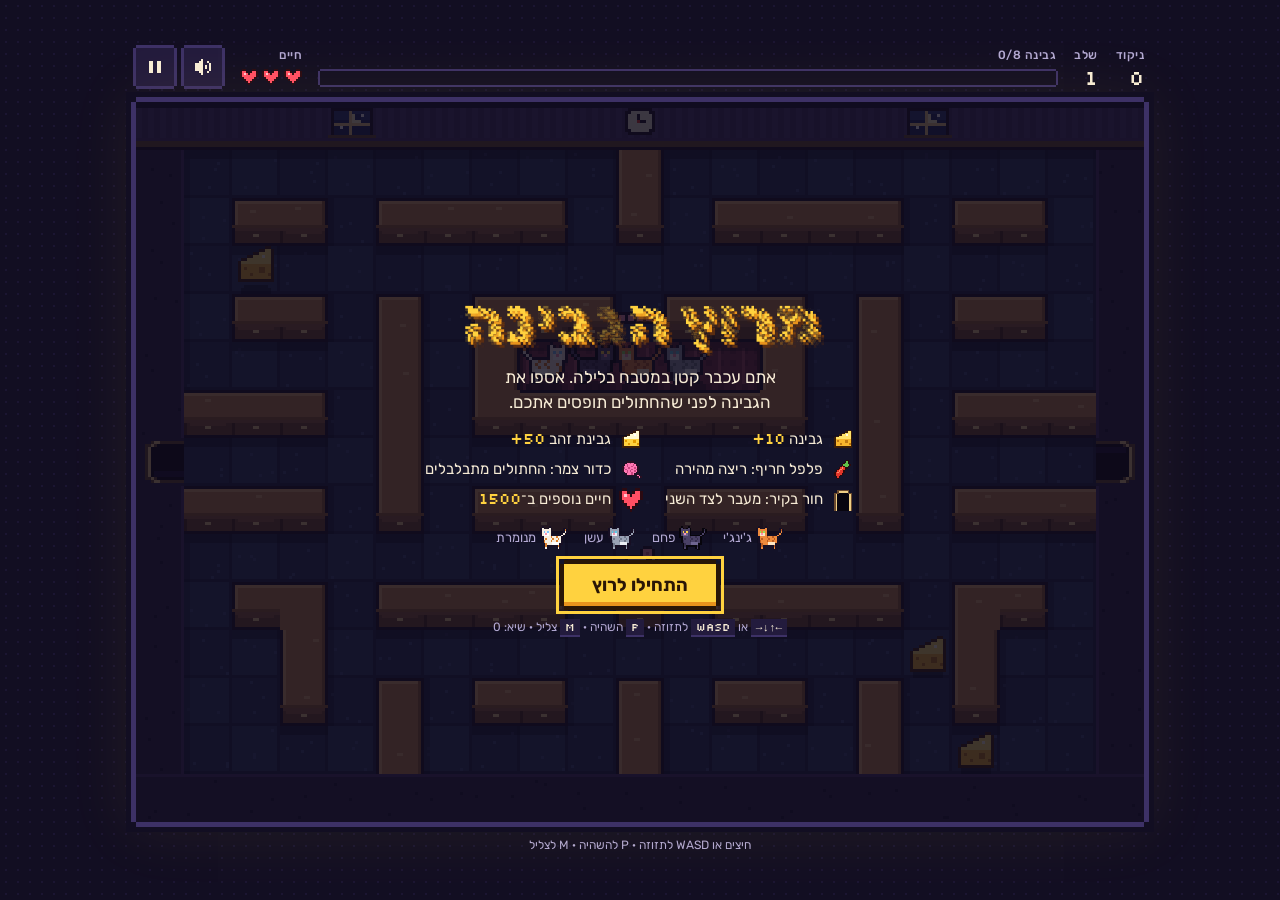
==== commit f6460bbf: "Set RTL direction on the game container Co-Authored-By: Claude Opus 5.5 <noreply@anthropic.com> Clau" ====
--- a/mouse-game/index.html
+++ b/mouse-game/index.html
@@ -318,7 +318,7 @@
 </style>
 </head>
 <body>
-<main class="game" id="game">
+<main class="game" id="game" dir="rtl" lang="he">
   <header class="hud" id="hud">
     <div class="stat"><span class="label">ניקוד</span><span class="value" id="score">0</span></div>
     <div class="stat"><span class="label">שלב</span><span class="value" id="level">1</span></div>
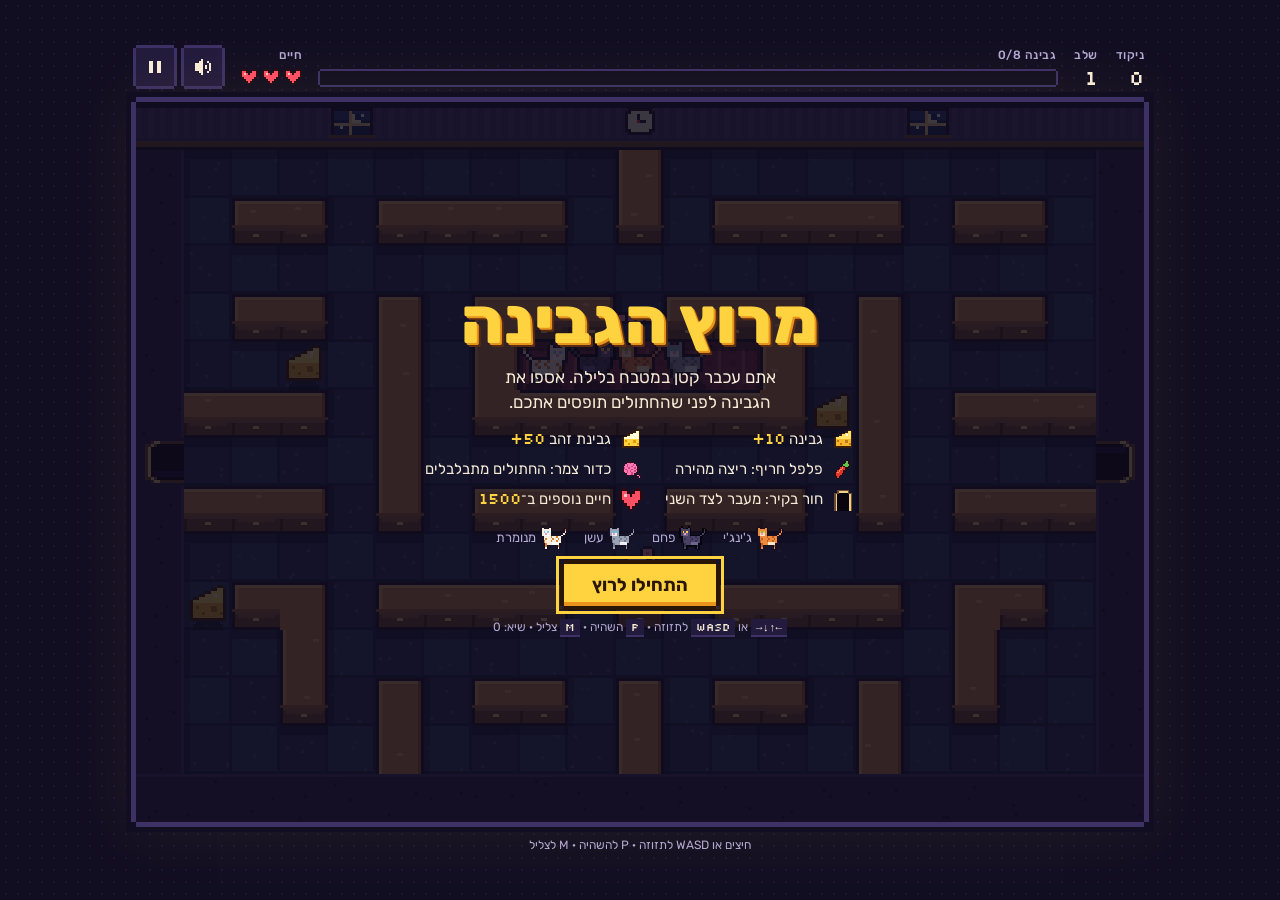
==== commit d02598e3: "Add Android APK build for Cheese Run mouse-game/android wraps the game in a full-screen WebView app " ====
--- a/mouse-game/index.html
+++ b/mouse-game/index.html
@@ -6,7 +6,7 @@
 <title>מרוץ הגבינה</title>
 <link rel="preconnect" href="https://fonts.googleapis.com">
 <link rel="preconnect" href="https://fonts.gstatic.com" crossorigin>
-<link rel="stylesheet" href="https://fonts.googleapis.com/css2?family=Rubik+Pixels&family=Rubik:wght@400;500;700&family=Silkscreen&display=swap">
+<link rel="stylesheet" href="https://fonts.googleapis.com/css2?family=Rubik:wght@400;500;700;800&family=Silkscreen&display=swap">
 <style>
 /* Layout: a one-screen arcade cabinet. HUD strip on top, pixel stage in the middle, touch pad below on phones.
    Deliberately single-theme: the game always takes place in a kitchen at night. */
@@ -22,7 +22,7 @@
   --cheese-deep: #e8931c;
   --cat: #ee7d3a;
   --danger: #ff5d6c;
-  --display: "Rubik Pixels", "Rubik", "Heebo", "Arial Hebrew", system-ui, sans-serif;
+  --display: "Rubik", "Heebo", "Arial Hebrew", system-ui, sans-serif;
   --body: "Rubik", "Heebo", "Arial Hebrew", system-ui, sans-serif;
   --digits: "Silkscreen", ui-monospace, "Courier New", monospace;
   --stage-w: 672px;
@@ -44,6 +44,9 @@
   -webkit-tap-highlight-color: transparent;
 }
 .game {
+  -webkit-user-select: none;
+  user-select: none;
+  -webkit-touch-callout: none;
   height: 100%;
   box-sizing: border-box;
   padding-inline: 16px;
@@ -165,17 +168,18 @@
 .logo {
   margin: 0;
   font-family: var(--display);
-  font-weight: 400;
+  font-weight: 800;
   font-size: clamp(30px, 11cqw, 64px);
   line-height: 1;
+  letter-spacing: 0.01em;
   color: var(--cheese);
-  text-shadow: 3px 3px 0 var(--cheese-deep), 6px 6px 0 #5a2d12;
+  text-shadow: 2px 2px 0 var(--cheese-deep), 4px 4px 0 #5a2d12;
   text-wrap: balance;
 }
 .screen h2 {
   margin: 0;
   font-family: var(--display);
-  font-weight: 400;
+  font-weight: 800;
   font-size: clamp(26px, 8cqw, 48px);
   line-height: 1.05;
   color: var(--cheese);
@@ -310,7 +314,22 @@
 .hint { margin: 0; font-size: 12px; color: var(--muted); text-align: center; }
 @media (pointer: coarse) {
   .pad { display: grid; }
-  .hint { display: none; }
+  .hint, .keyhelp { display: none; }
+}
+@media (pointer: coarse) and (orientation: landscape) {
+  .game {
+    display: grid;
+    grid-template-columns: auto auto;
+    grid-template-rows: auto auto;
+    grid-template-areas: "stage hud" "stage pad";
+    align-content: center;
+    justify-content: center;
+    column-gap: 28px;
+    row-gap: 18px;
+  }
+  .stage { grid-area: stage; align-self: center; }
+  .hud { grid-area: hud; width: 196px; align-self: end; }
+  .pad { grid-area: pad; align-self: start; justify-self: center; }
 }
 @media (prefers-reduced-motion: reduce) {
   .bar-fill, .btn, .toast { transition: none; }
@@ -355,7 +374,7 @@
         </ul>
         <div class="cats" id="catRoll"></div>
         <button class="btn" id="startBtn" type="button">התחילו לרוץ</button>
-        <p class="keys"><kbd>←↑↓→</kbd> או <kbd>WASD</kbd> לתזוזה · <kbd>P</kbd> השהיה · <kbd>M</kbd> צליל · שיא: <span id="bestTitle">0</span></p>
+        <p class="keys"><span class="keyhelp"><kbd>←↑↓→</kbd> או <kbd>WASD</kbd> לתזוזה · <kbd>P</kbd> השהיה · <kbd>M</kbd> צליל · </span>שיא: <span id="bestTitle">0</span></p>
       </section>
 
       <section class="screen" id="pauseScreen" hidden>
@@ -1283,6 +1302,7 @@
   const mp = posOf(mouse);
   burst(mp.x + 0.5, mp.y + 0.5, ['#ffffff', '#aaa6be', '#f596b4'], 16);
   sfx.caught();
+  try { if (navigator.vibrate) navigator.vibrate([60, 40, 140]); } catch (e) { /* not allowed here */ }
 }
 
 function levelClear() {
@@ -1566,6 +1586,10 @@
   showScreen(null);
 }
 function togglePause() { game.state === 'paused' ? resume() : pause(); }
+window.cheeseRunBack = () => {
+  if (['play', 'ready', 'dying', 'clear'].includes(game.state)) { pause(); return true; }
+  return false;
+};
 
 // ============================================================
 // Icons for the HUD and legend, drawn from the sprites
@@ -1711,23 +1735,35 @@
 // ============================================================
 // Layout: scale the 336x240 stage to fit, whole pixels when possible
 // ============================================================
+const sideLayout = window.matchMedia('(pointer: coarse) and (orientation: landscape)');
 function fit() {
   const root = document.documentElement;
   const hud = $('hud'), pad = $('pad'), hint = $('hint');
-  const padH = getComputedStyle(pad).display !== 'none' ? pad.offsetHeight + 14 : 0;
-  const hintH = getComputedStyle(hint).display !== 'none' ? hint.offsetHeight + 14 : 0;
-  const availW = Math.max(200, window.innerWidth - 32 - 16);
-  // The HUD wraps on narrow screens, so estimate its height at the target width.
-  const hudH = hud.offsetHeight + 14;
-  const availH = Math.max(160, window.innerHeight - 24 - 16 - hudH - padH - hintH);
+  const shown = (el) => getComputedStyle(el).display !== 'none';
+  let availW, availH;
+  if (sideLayout.matches) {
+    const side = Math.max(hud.offsetWidth, shown(pad) ? pad.offsetWidth : 0) + 28;
+    availW = window.innerWidth - 32 - 16 - side;
+    availH = window.innerHeight - 24 - 16;
+  } else {
+    const padH = shown(pad) ? pad.offsetHeight + 14 : 0;
+    const hintH = shown(hint) ? hint.offsetHeight + 14 : 0;
+    availW = window.innerWidth - 32 - 16;
+    availH = window.innerHeight - 24 - 16 - hud.offsetHeight - 14 - padH - hintH;
+  }
+  availW = Math.max(200, availW);
+  availH = Math.max(140, availH);
   let s = Math.min(availW / W, availH / H);
-  if (s >= 2) s = Math.floor(s);
-  else if (s >= 1) s = Math.floor(s * 4) / 4;
+  // Snap to a whole number of device pixels per game pixel when that costs little size.
+  const dpr = window.devicePixelRatio || 1;
+  const dev = Math.floor(s * dpr);
+  if (dev >= 1 && dev / (s * dpr) > 0.8) s = dev / dpr;
   s = Math.max(0.6, s);
-  root.style.setProperty('--stage-w', `${Math.round(W * s)}px`);
-  root.style.setProperty('--stage-h', `${Math.round(H * s)}px`);
+  root.style.setProperty('--stage-w', `${W * s}px`);
+  root.style.setProperty('--stage-h', `${H * s}px`);
   root.style.setProperty('--px', `${Math.max(2, Math.round(s * 1.5))}px`);
 }
+if (sideLayout.addEventListener) sideLayout.addEventListener('change', fit);
 window.addEventListener('resize', fit);
 
 // ============================================================
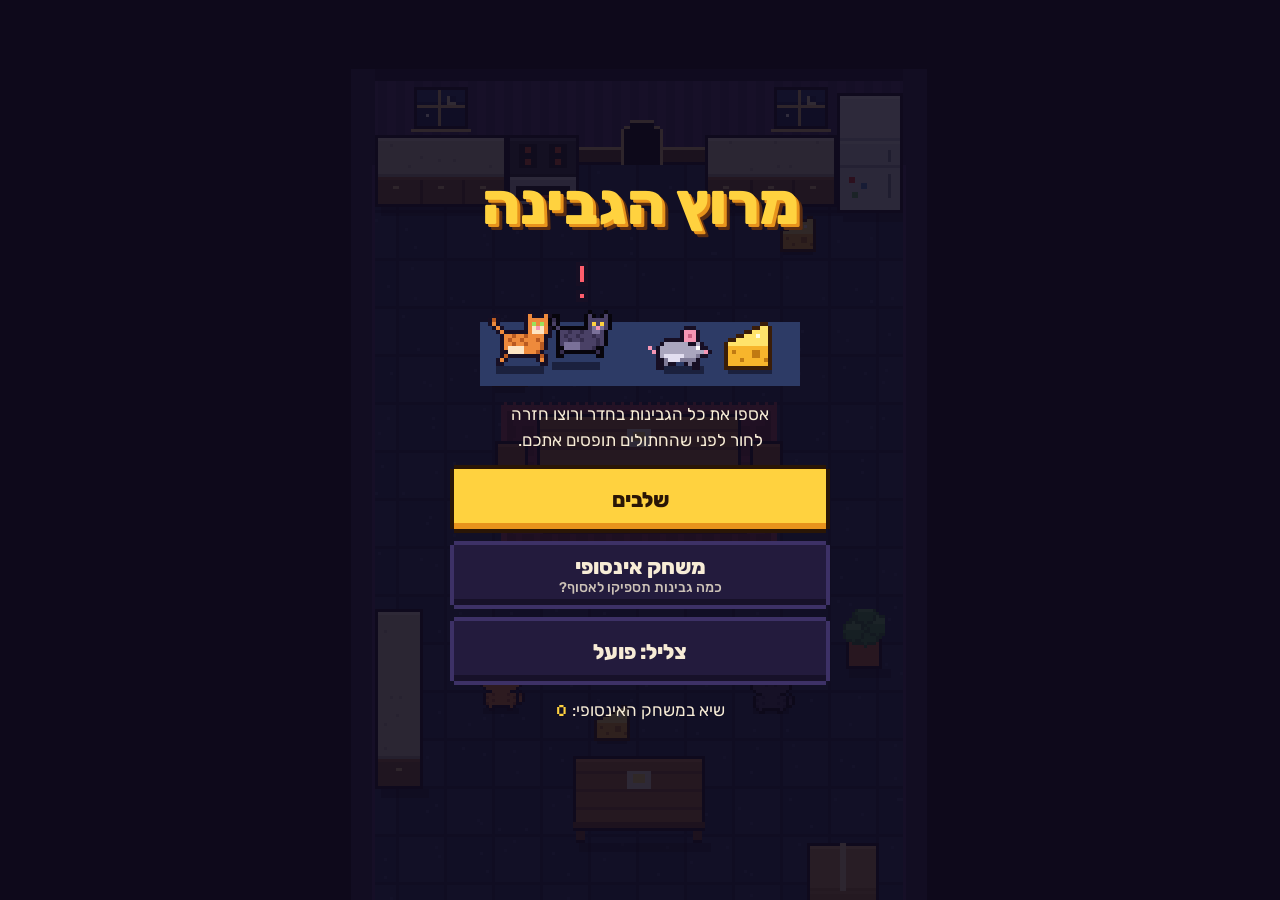
==== commit 71ac3c32: "Rebuild Cheese Run as a portrait phone game Replaces the grid maze with a top-down room you run arou" ====
--- a/mouse-game/index.html
+++ b/mouse-game/index.html
@@ -8,687 +8,533 @@
 <link rel="preconnect" href="https://fonts.gstatic.com" crossorigin>
 <link rel="stylesheet" href="https://fonts.googleapis.com/css2?family=Rubik:wght@400;500;700;800&family=Silkscreen&display=swap">
 <style>
-/* Layout: a one-screen arcade cabinet. HUD strip on top, pixel stage in the middle, touch pad below on phones.
-   Deliberately single-theme: the game always takes place in a kitchen at night. */
+/* Layout: a full-screen portrait phone game. The pixel room fills the screen behind a thin HUD,
+   a floating joystick appears under the thumb, and menus sit in a centered panel.
+   Deliberately single-theme: the game always takes place in a house at night. */
 :root {
   color-scheme: dark;
   --night: #120e22;
-  --night-2: #1b1532;
   --panel: #231b3d;
   --line: #3d3166;
   --ink: #f7ecd6;
   --muted: #b3a9d3;
   --cheese: #ffd23f;
   --cheese-deep: #e8931c;
-  --cat: #ee7d3a;
+  --wood-dark: #2a1606;
   --danger: #ff5d6c;
   --display: "Rubik", "Heebo", "Arial Hebrew", system-ui, sans-serif;
-  --body: "Rubik", "Heebo", "Arial Hebrew", system-ui, sans-serif;
   --digits: "Silkscreen", ui-monospace, "Courier New", monospace;
-  --stage-w: 672px;
-  --stage-h: 480px;
-  --px: 4px;
 }
 [hidden] { display: none !important; }
 html, body { height: 100%; }
 body {
   margin: 0;
-  background-color: var(--night);
-  background-image: radial-gradient(var(--night-2) 1.5px, transparent 1.5px);
-  background-size: 12px 12px;
+  background: var(--night);
   color: var(--ink);
-  font-family: var(--body);
-  font-size: 15px;
-  line-height: 1.5;
+  font-family: var(--display);
+  font-size: 16px;
   overflow: hidden;
+  overscroll-behavior: none;
   -webkit-tap-highlight-color: transparent;
 }
-.game {
+#app {
+  position: fixed;
+  inset: 0;
+  overflow: hidden;
+  touch-action: none;
   -webkit-user-select: none;
   user-select: none;
   -webkit-touch-callout: none;
-  height: 100%;
+}
+#view {
+  position: absolute;
+  left: 0;
+  top: 0;
+  image-rendering: pixelated;
+  image-rendering: crisp-edges;
+}
+button { font-family: var(--display); cursor: pointer; touch-action: manipulation; }
+button:focus-visible { outline: 3px solid var(--cheese); outline-offset: 4px; }
+
+/* ---------- HUD ---------- */
+.hud {
+  position: absolute;
+  inset-inline: 0;
+  top: 0;
   box-sizing: border-box;
-  padding-inline: 16px;
-  padding-block: 12px;
+  padding: calc(env(safe-area-inset-top, 0px) + 10px) 14px 14px;
+  display: flex;
+  align-items: center;
+  gap: 12px;
+  background: linear-gradient(rgb(12 9 24 / 0.88), rgb(12 9 24 / 0.55) 70%, rgb(12 9 24 / 0));
+  pointer-events: none;
+  font-variant-numeric: tabular-nums;
+}
+.hud button { pointer-events: auto; }
+.square-btn {
+  flex: none;
+  width: 46px;
+  height: 46px;
+  display: grid;
+  place-items: center;
+  border: 0;
+  padding: 0;
+  color: var(--ink);
+  background: var(--panel);
+  box-shadow: 0 -3px 0 var(--line), 0 3px 0 var(--line), -3px 0 0 var(--line), 3px 0 0 var(--line);
+}
+.square-btn svg { width: 22px; height: 22px; shape-rendering: crispEdges; }
+.hud-label {
+  flex: 1;
+  min-width: 0;
+  font-weight: 800;
+  font-size: 18px;
+  white-space: nowrap;
+  overflow: hidden;
+  text-overflow: ellipsis;
+}
+.chip {
+  flex: none;
+  display: flex;
+  align-items: center;
+  gap: 6px;
+  padding: 4px 10px 4px 8px;
+  background: rgb(35 27 61 / 0.9);
+  box-shadow: 0 -2px 0 var(--line), 0 2px 0 var(--line), -2px 0 0 var(--line), 2px 0 0 var(--line);
+}
+.chip img { width: 28px; height: 25px; image-rendering: pixelated; }
+.chip b {
+  font-family: var(--digits);
+  font-weight: 400;
+  font-size: 18px;
+  direction: ltr;
+  color: var(--cheese);
+}
+.chip.done b { color: #9be15d; }
+.hearts { flex: none; display: flex; gap: 3px; }
+.hearts img { width: 24px; height: 21px; image-rendering: pixelated; }
+
+.trap-btn {
+  position: absolute;
+  right: 18px;
+  bottom: calc(env(safe-area-inset-bottom, 0px) + 34px);
+  width: 82px;
+  height: 82px;
+  border: 0;
+  padding: 0;
+  display: grid;
+  place-items: center;
+  background: var(--panel);
+  box-shadow: 0 -4px 0 var(--cheese), 0 4px 0 var(--cheese), -4px 0 0 var(--cheese), 4px 0 0 var(--cheese), inset 0 -6px 0 #171129;
+}
+.trap-btn:active { transform: translateY(2px); }
+.trap-btn img { width: 52px; height: 46px; image-rendering: pixelated; }
+.trap-btn .count {
+  position: absolute;
+  top: -12px;
+  left: -12px;
+  min-width: 28px;
+  height: 28px;
+  display: grid;
+  place-items: center;
+  font-family: var(--digits);
+  font-size: 16px;
+  color: var(--wood-dark);
+  background: var(--cheese);
+  box-shadow: 0 0 0 3px var(--wood-dark);
+}
+.trap-btn .cap {
+  position: absolute;
+  bottom: -28px;
+  inset-inline: -20px;
+  font-size: 14px;
+  font-weight: 700;
+  color: var(--ink);
+  text-shadow: 0 1px 0 #000, 0 0 4px #000;
+}
+
+/* ---------- Floating joystick ---------- */
+.joy {
+  position: absolute;
+  width: 120px;
+  height: 120px;
+  margin: -60px 0 0 -60px;
+  border-radius: 50%;
+  background: rgb(255 255 255 / 0.07);
+  box-shadow: 0 0 0 3px rgb(255 255 255 / 0.35), inset 0 0 24px rgb(0 0 0 / 0.35);
+  pointer-events: none;
+}
+.knob {
+  position: absolute;
+  left: 50%;
+  top: 50%;
+  width: 56px;
+  height: 56px;
+  margin: -28px 0 0 -28px;
+  border-radius: 50%;
+  background: rgb(255 210 63 / 0.9);
+  box-shadow: inset 0 -5px 0 var(--cheese-deep), 0 0 0 3px var(--wood-dark);
+}
+
+/* ---------- Hints and toasts ---------- */
+.toast {
+  position: absolute;
+  top: calc(env(safe-area-inset-top, 0px) + 80px);
+  inset-inline: 0;
+  margin-inline: auto;
+  width: max-content;
+  max-width: calc(100% - 40px);
+  padding: 8px 18px;
+  text-align: center;
+  font-weight: 800;
+  font-size: 18px;
+  color: var(--wood-dark);
+  background: var(--cheese);
+  box-shadow: 0 -3px 0 var(--wood-dark), 0 3px 0 var(--wood-dark), -3px 0 0 var(--wood-dark), 3px 0 0 var(--wood-dark);
+  pointer-events: none;
+  opacity: 0;
+  transform: translateY(-8px);
+  transition: opacity 160ms, transform 160ms steps(3);
+}
+.toast.show { opacity: 1; transform: none; }
+.toast.cold { background: #9fd8ff; }
+.toast.hot { background: #ff8a5c; }
+.toast.good { background: #9be15d; }
+.hint {
+  position: absolute;
+  inset-inline: 0;
+  bottom: calc(env(safe-area-inset-bottom, 0px) + 150px);
   display: flex;
   flex-direction: column;
   align-items: center;
-  justify-content: center;
   gap: 14px;
-}
-
-/* ---------- HUD ---------- */
-.hud {
-  width: var(--stage-w);
-  max-width: 100%;
-  display: flex;
-  flex-wrap: wrap;
-  align-items: stretch;
-  gap: 10px 18px;
-  font-variant-numeric: tabular-nums;
-}
-.stat { display: flex; flex-direction: column; gap: 2px; min-width: 0; }
-.stat.grow { flex: 1 1 140px; }
-.label {
-  font-size: 12px;
-  font-weight: 500;
-  color: var(--muted);
-  letter-spacing: 0.04em;
-  white-space: nowrap;
-}
-.value {
-  font-family: var(--digits);
+  pointer-events: none;
+  font-weight: 800;
   font-size: 20px;
-  line-height: 1.1;
-  color: var(--ink);
-  direction: ltr;
-  text-align: right;
-}
-.value.small { font-size: 14px; }
-.bar {
-  position: relative;
-  height: 14px;
-  background: var(--night);
-  box-shadow: 0 -2px 0 var(--line), 0 2px 0 var(--line), -2px 0 0 var(--line), 2px 0 0 var(--line);
-  margin-block-start: 5px;
-  overflow: hidden;
-}
-.bar-fill {
-  position: absolute;
-  inset-block: 0;
-  inset-inline-start: 0;
-  width: 0%;
-  background: repeating-linear-gradient(90deg, var(--cheese) 0 10px, var(--cheese-deep) 10px 12px);
-  transition: width 180ms steps(4);
-}
-.hearts { display: flex; gap: 4px; align-items: center; height: 22px; }
-.hearts img { width: 18px; height: 16px; image-rendering: pixelated; }
-.tools { display: flex; gap: 10px; align-items: center; margin-inline-start: auto; }
-.icon-btn {
-  width: 38px; height: 38px;
-  display: grid; place-items: center;
-  border: 0; padding: 0;
-  background: var(--panel);
-  color: var(--ink);
-  box-shadow: 0 -3px 0 var(--line), 0 3px 0 var(--line), -3px 0 0 var(--line), 3px 0 0 var(--line);
-  cursor: pointer;
-}
-.icon-btn svg { width: 20px; height: 20px; shape-rendering: crispEdges; }
-.icon-btn:hover { background: var(--line); }
-.icon-btn:focus-visible, .btn:focus-visible, .pad button:focus-visible {
-  outline: 3px solid var(--cheese);
-  outline-offset: 5px;
-}
-.icon-btn .off { display: none; }
-.icon-btn[aria-pressed="true"] .on { display: none; }
-.icon-btn[aria-pressed="true"] .off { display: inline; }
-
-/* ---------- Stage ---------- */
-.stage {
-  position: relative;
-  width: var(--stage-w);
-  height: var(--stage-h);
-  flex: none;
-  box-shadow:
-    0 calc(var(--px) * -1) 0 var(--line), 0 var(--px) 0 var(--line),
-    calc(var(--px) * -1) 0 0 var(--line), var(--px) 0 0 var(--line),
-    0 0 0 calc(var(--px) * 2) var(--night), 0 0 60px 10px rgb(255 210 63 / 0.07);
-  touch-action: none;
-  user-select: none;
-  -webkit-user-select: none;
-  container-type: size;
-}
-canvas {
-  display: block;
-  width: 100%;
-  height: 100%;
-  image-rendering: pixelated;
-  image-rendering: crisp-edges;
-  background: #0b0816;
-}
+  text-align: center;
+  text-shadow: 0 2px 0 #000, 0 0 8px #000;
+}
+.hint .finger {
+  width: 26px;
+  height: 26px;
+  border-radius: 50%;
+  background: rgb(255 255 255 / 0.85);
+  box-shadow: 0 0 0 6px rgb(255 255 255 / 0.25);
+  animation: drag 1.6s ease-in-out infinite;
+}
+@keyframes drag {
+  0%, 100% { transform: translate(-40px, 0); }
+  50% { transform: translate(40px, -20px); }
+}
+
+/* ---------- Menus ---------- */
 .overlay {
   position: absolute;
   inset: 0;
   display: grid;
   place-items: center;
-  background: rgb(14 10 28 / 0.80);
+  box-sizing: border-box;
+  padding: calc(env(safe-area-inset-top, 0px) + 24px) 20px calc(env(safe-area-inset-bottom, 0px) + 24px);
+  background: rgb(14 10 28 / 0.86);
   overflow: auto;
-  padding: 14px;
-  box-sizing: border-box;
-}
-.screen {
+  touch-action: pan-y;
+}
+.panel {
+  width: min(100%, 380px);
   display: flex;
   flex-direction: column;
   align-items: center;
+  gap: 16px;
   text-align: center;
-  gap: 12px;
-  max-width: 34em;
 }
 .logo {
   margin: 0;
-  font-family: var(--display);
   font-weight: 800;
-  font-size: clamp(30px, 11cqw, 64px);
+  font-size: clamp(40px, 13vw, 58px);
   line-height: 1;
-  letter-spacing: 0.01em;
   color: var(--cheese);
-  text-shadow: 2px 2px 0 var(--cheese-deep), 4px 4px 0 #5a2d12;
+  text-shadow: 3px 3px 0 var(--cheese-deep), 6px 6px 0 #5a2d12;
   text-wrap: balance;
 }
-.screen h2 {
+.panel h2 {
   margin: 0;
-  font-family: var(--display);
   font-weight: 800;
-  font-size: clamp(26px, 8cqw, 48px);
-  line-height: 1.05;
+  font-size: 34px;
+  line-height: 1.1;
   color: var(--cheese);
   text-shadow: 3px 3px 0 #5a2d12;
   text-wrap: balance;
 }
-.screen h2.bad { color: var(--danger); text-shadow: 3px 3px 0 #4a1020; }
-.tag { margin: 0; color: var(--ink); font-size: clamp(13px, 3.2cqw, 17px); text-wrap: balance; }
-.legend {
-  list-style: none;
-  margin: 0;
-  padding: 0;
+.panel h2.bad { color: var(--danger); text-shadow: 3px 3px 0 #4a1020; }
+.panel p { margin: 0; font-size: 17px; line-height: 1.5; color: var(--ink); text-wrap: balance; }
+.panel p.muted { color: var(--muted); font-size: 15px; }
+.hero { width: 100%; max-width: 320px; image-rendering: pixelated; }
+.stack { width: 100%; display: flex; flex-direction: column; gap: 16px; padding-inline: 4px; box-sizing: border-box; }
+.btn {
+  width: 100%;
+  min-height: 60px;
+  border: 0;
+  font-weight: 800;
+  font-size: 21px;
+  color: var(--wood-dark);
+  background: var(--cheese);
+  box-shadow: 0 -4px 0 var(--wood-dark), 0 4px 0 var(--wood-dark), -4px 0 0 var(--wood-dark), 4px 0 0 var(--wood-dark), inset 0 -6px 0 var(--cheese-deep);
+}
+.btn:active { transform: translateY(2px); }
+.btn.alt {
+  color: var(--ink);
+  background: var(--panel);
+  box-shadow: 0 -4px 0 var(--line), 0 4px 0 var(--line), -4px 0 0 var(--line), 4px 0 0 var(--line), inset 0 -6px 0 #171129;
+}
+.btn small { display: block; font-weight: 500; font-size: 14px; opacity: 0.8; }
+.row { display: flex; gap: 16px; width: 100%; padding-inline: 4px; box-sizing: border-box; }
+.row .btn { flex: 1; min-width: 0; }
+.best { font-size: 15px; color: var(--muted); }
+.best b { font-family: var(--digits); font-weight: 400; color: var(--cheese); direction: ltr; unicode-bidi: isolate; }
+.levels {
+  width: 100%;
   display: grid;
-  grid-template-columns: repeat(2, minmax(0, auto));
-  gap: 6px 22px;
-  text-align: start;
-  font-size: clamp(12px, 2.7cqw, 15px);
-}
-.legend li { display: flex; align-items: center; gap: 8px; min-width: 0; }
-.legend img { width: 24px; height: 24px; image-rendering: pixelated; flex: none; }
-.legend b { font-family: var(--digits); font-weight: 400; color: var(--cheese); direction: ltr; unicode-bidi: isolate; }
-.cats {
-  display: flex;
-  flex-wrap: wrap;
-  justify-content: center;
-  gap: 4px 16px;
-  font-size: 13px;
-  color: var(--muted);
-}
-.cats span { display: inline-flex; align-items: center; gap: 4px; }
-.cats img { width: 28px; height: 28px; image-rendering: pixelated; }
-.btn {
-  font-family: var(--body);
-  font-weight: 700;
-  font-size: 18px;
-  color: #2a1606;
-  background: var(--cheese);
-  border: 0;
-  padding: 10px 28px;
-  cursor: pointer;
-  box-shadow:
-    0 -4px 0 #2a1606, 0 4px 0 #2a1606, -4px 0 0 #2a1606, 4px 0 0 #2a1606,
-    inset 0 -4px 0 var(--cheese-deep);
-  transition: transform 80ms steps(2);
-}
-.btn:hover { transform: translateY(-2px); }
-.btn:active { transform: translateY(2px); }
-.keys { margin: 0; font-size: 12px; color: var(--muted); }
-.keys kbd {
-  font-family: var(--digits);
-  font-size: 11px;
-  padding: 1px 5px;
-  background: var(--panel);
-  color: var(--ink);
-  box-shadow: 0 2px 0 var(--line);
-}
-.result {
-  display: flex;
-  gap: 28px;
-  justify-content: center;
-  font-variant-numeric: tabular-nums;
-}
-.result div { display: flex; flex-direction: column; align-items: center; }
-.result .value { font-size: 26px; text-align: center; }
-.toast {
-  position: absolute;
-  inset-inline: 0;
-  top: 12%;
-  margin-inline: auto;
-  width: max-content;
-  max-width: 90%;
-  padding: 6px 16px;
-  font-weight: 700;
-  font-size: clamp(14px, 3.4cqw, 20px);
-  color: #2a1606;
-  background: var(--cheese);
-  box-shadow: 0 -3px 0 #2a1606, 0 3px 0 #2a1606, -3px 0 0 #2a1606, 3px 0 0 #2a1606;
-  pointer-events: none;
-  opacity: 0;
-  transform: translateY(-6px);
-  transition: opacity 160ms, transform 160ms steps(3);
-}
-.toast.show { opacity: 1; transform: none; }
-.toast.cold { background: #9fd8ff; }
-.toast.hot { background: #ff8a5c; }
-@container (max-height: 330px) {
-  .cats { display: none; }
-  .screen { gap: 8px; }
-  .legend { gap: 2px 16px; }
-  .legend img { width: 18px; height: 18px; }
-  .keys { display: none; }
-  .btn { font-size: 16px; padding: 7px 22px; }
-}
-@container (max-height: 250px) {
-  .tag { display: none; }
-}
-@container (max-width: 480px) {
-  .tag { display: none; }
-  .legend { grid-template-columns: minmax(0, 1fr); gap: 1px; font-size: 12px; }
-  .legend img { width: 16px; height: 16px; }
-  .logo { font-size: 34px; }
-}
-
-/* ---------- Touch pad ---------- */
-.pad {
-  display: none;
-  grid-template-columns: repeat(3, 58px);
-  grid-template-rows: repeat(3, 50px);
-  gap: 6px;
-  direction: ltr;
-  flex: none;
-}
-.pad button {
+  grid-template-columns: repeat(5, minmax(0, 1fr));
+  gap: 12px;
+  padding: 4px;
+  box-sizing: border-box;
+}
+.lvl {
+  aspect-ratio: 0.8;
   border: 0;
   padding: 0;
-  display: grid;
-  place-items: center;
+  display: flex;
+  flex-direction: column;
+  align-items: center;
+  justify-content: center;
+  gap: 6px;
+  color: var(--ink);
   background: var(--panel);
-  color: var(--ink);
-  box-shadow: 0 -3px 0 var(--line), 0 3px 0 var(--line), -3px 0 0 var(--line), 3px 0 0 var(--line);
-  touch-action: none;
-}
-.pad button.held { background: var(--line); color: var(--cheese); }
-.pad svg { width: 22px; height: 22px; shape-rendering: crispEdges; }
-.pad .up { grid-area: 1 / 2; }
-.pad .left { grid-area: 2 / 1; }
-.pad .right { grid-area: 2 / 3; }
-.pad .down { grid-area: 3 / 2; }
-.pad .left svg { transform: rotate(-90deg); }
-.pad .right svg { transform: rotate(90deg); }
-.pad .down svg { transform: rotate(180deg); }
-.hint { margin: 0; font-size: 12px; color: var(--muted); text-align: center; }
-@media (pointer: coarse) {
-  .pad { display: grid; }
-  .hint, .keyhelp { display: none; }
-}
-@media (pointer: coarse) and (orientation: landscape) {
-  .game {
-    display: grid;
-    grid-template-columns: auto auto;
-    grid-template-rows: auto auto;
-    grid-template-areas: "stage hud" "stage pad";
-    align-content: center;
-    justify-content: center;
-    column-gap: 28px;
-    row-gap: 18px;
-  }
-  .stage { grid-area: stage; align-self: center; }
-  .hud { grid-area: hud; width: 196px; align-self: end; }
-  .pad { grid-area: pad; align-self: start; justify-self: center; }
-}
+  box-shadow: 0 -3px 0 var(--line), 0 3px 0 var(--line), -3px 0 0 var(--line), 3px 0 0 var(--line), inset 0 -5px 0 #171129;
+}
+.lvl .n { font-family: var(--digits); font-size: 24px; line-height: 1; }
+.lvl.locked { color: #5a5078; background: #1a1430; box-shadow: 0 -3px 0 #2a2248, 0 3px 0 #2a2248, -3px 0 0 #2a2248, 3px 0 0 #2a2248; }
+.lvl.next {
+  background: #3a2e12;
+  box-shadow: 0 -3px 0 var(--cheese), 0 3px 0 var(--cheese), -3px 0 0 var(--cheese), 3px 0 0 var(--cheese), inset 0 -5px 0 #241a08;
+}
+.stars { display: flex; gap: 1px; direction: ltr; }
+.stars img { width: 13px; height: 14px; image-rendering: pixelated; }
+.rooms { display: flex; gap: 8px 16px; flex-wrap: wrap; justify-content: center; font-size: 14px; color: var(--muted); }
+.big-stars { display: flex; gap: 10px; direction: ltr; }
+.big-stars img { width: 63px; height: 70px; image-rendering: pixelated; }
+.big-stars img.pop { animation: pop 380ms steps(4) both; }
+@keyframes pop { from { transform: scale(0.2); opacity: 0; } to { transform: none; opacity: 1; } }
+.stats { display: flex; gap: 28px; justify-content: center; }
+.stats div { display: flex; flex-direction: column; align-items: center; gap: 2px; }
+.stats span { font-size: 14px; color: var(--muted); }
+.stats b { font-family: var(--digits); font-weight: 400; font-size: 26px; direction: ltr; }
 @media (prefers-reduced-motion: reduce) {
-  .bar-fill, .btn, .toast { transition: none; }
+  .toast, .big-stars img.pop, .hint .finger { transition: none; animation: none; }
 }
 </style>
 </head>
 <body>
-<main class="game" id="game" dir="rtl" lang="he">
-  <header class="hud" id="hud">
-    <div class="stat"><span class="label">ניקוד</span><span class="value" id="score">0</span></div>
-    <div class="stat"><span class="label">שלב</span><span class="value" id="level">1</span></div>
-    <div class="stat grow">
-      <span class="label">גבינה <span id="goalText">0/8</span></span>
-      <div class="bar" role="progressbar" aria-label="גבינה שנאספה" aria-valuemin="0" aria-valuemax="8" aria-valuenow="0" id="barWrap"><div class="bar-fill" id="bar"></div></div>
-    </div>
-    <div class="stat"><span class="label">חיים</span><span class="hearts" id="lives"></span></div>
-    <div class="tools">
-      <button class="icon-btn" id="soundBtn" type="button" aria-label="השתקה" aria-pressed="false" title="צליל (M)">
-        <svg viewBox="0 0 10 10" aria-hidden="true"><g fill="currentColor"><rect x="1" y="3" width="2" height="4"/><rect x="3" y="2" width="1" height="6"/><rect x="4" y="1" width="1" height="8"/></g><g class="on" fill="currentColor"><rect x="6" y="4" width="1" height="2"/><rect x="7" y="2" width="1" height="1"/><rect x="8" y="3" width="1" height="4"/><rect x="7" y="7" width="1" height="1"/></g><g class="off" fill="currentColor"><rect x="6" y="3" width="1" height="1"/><rect x="7" y="4" width="1" height="2"/><rect x="8" y="3" width="1" height="1"/><rect x="6" y="6" width="1" height="1"/><rect x="8" y="6" width="1" height="1"/></g></svg>
-      </button>
-      <button class="icon-btn" id="pauseBtn" type="button" aria-label="השהיה" title="השהיה (P)">
-        <svg viewBox="0 0 10 10" aria-hidden="true"><g fill="currentColor"><rect x="2" y="2" width="2" height="6"/><rect x="6" y="2" width="2" height="6"/></g></svg>
-      </button>
-    </div>
+<div id="app" dir="rtl" lang="he">
+  <canvas id="view" aria-label="החדר"></canvas>
+  <div class="joy" id="joy" hidden><div class="knob" id="knob"></div></div>
+
+  <header class="hud" id="hud" hidden>
+    <button class="square-btn" id="pauseBtn" type="button" aria-label="השהיה">
+      <svg viewBox="0 0 10 10" aria-hidden="true"><g fill="currentColor"><rect x="2" y="2" width="2" height="6"/><rect x="6" y="2" width="2" height="6"/></g></svg>
+    </button>
+    <span class="hud-label" id="hudLabel"></span>
+    <div class="chip" id="cheeseChip"><img data-icon="cheese" alt=""><b id="cheeseText">0/5</b></div>
+    <div class="hearts" id="hearts" aria-label="חיים"></div>
   </header>
 
-  <div class="stage" id="stage">
-    <canvas id="screen" width="336" height="240" aria-label="לוח המשחק"></canvas>
-    <div class="toast" id="toast" aria-live="polite"></div>
-
-    <div class="overlay" id="overlay">
-      <section class="screen" id="titleScreen">
-        <h1 class="logo">מרוץ הגבינה</h1>
-        <p class="tag">אתם עכבר קטן במטבח בלילה. אספו את הגבינה לפני שהחתולים תופסים אתכם.</p>
-        <ul class="legend">
-          <li><img data-icon="cheese" alt=""><span>גבינה <b>+10</b></span></li>
-          <li><img data-icon="gold" alt=""><span>גבינת זהב <b>+50</b></span></li>
-          <li><img data-icon="chili" alt=""><span>פלפל חריף: ריצה מהירה</span></li>
-          <li><img data-icon="yarn" alt=""><span>כדור צמר: החתולים מתבלבלים</span></li>
-          <li><img data-icon="hole" alt=""><span>חור בקיר: מעבר לצד השני</span></li>
-          <li><img data-icon="heart" alt=""><span>חיים נוספים ב־<b>1500</b></span></li>
-        </ul>
-        <div class="cats" id="catRoll"></div>
-        <button class="btn" id="startBtn" type="button">התחילו לרוץ</button>
-        <p class="keys"><span class="keyhelp"><kbd>←↑↓→</kbd> או <kbd>WASD</kbd> לתזוזה · <kbd>P</kbd> השהיה · <kbd>M</kbd> צליל · </span>שיא: <span id="bestTitle">0</span></p>
-      </section>
-
-      <section class="screen" id="pauseScreen" hidden>
-        <h2>הפסקה</h2>
-        <p class="tag">החתולים מחכים בסבלנות. בינתיים.</p>
+  <button class="trap-btn" id="trapBtn" type="button" aria-label="הנחת מלכודת" hidden>
+    <img id="trapIcon" alt="">
+    <span class="count" id="trapCount">1</span>
+    <span class="cap" id="trapCap">דבש</span>
+  </button>
+
+  <div class="hint" id="hint" hidden><div class="finger"></div><span>גררו את האצבע כדי לרוץ</span></div>
+  <div class="toast" id="toast" aria-live="polite"></div>
+
+  <div class="overlay" id="overlay">
+    <section class="panel" id="menuScreen">
+      <h1 class="logo">מרוץ הגבינה</h1>
+      <img class="hero" id="hero" alt="">
+      <p>אספו את כל הגבינות בחדר ורוצו חזרה לחור לפני שהחתולים תופסים אתכם.</p>
+      <div class="stack">
+        <button class="btn" id="playBtn" type="button">שלבים</button>
+        <button class="btn alt" id="endlessBtn" type="button">משחק אינסופי<small>כמה גבינות תספיקו לאסוף?</small></button>
+        <button class="btn alt" id="soundBtn" type="button" aria-pressed="false">צליל: פועל</button>
+      </div>
+      <p class="best">שיא במשחק האינסופי: <b id="bestMenu">0</b></p>
+    </section>
+
+    <section class="panel" id="levelsScreen" hidden>
+      <h2>בחרו שלב</h2>
+      <div class="levels" id="levelGrid"></div>
+      <p class="muted">מטבח, סלון ומזווה. כל שלב קשה יותר מהקודם.</p>
+      <div class="stack"><button class="btn alt" id="levelsBack" type="button">חזרה</button></div>
+    </section>
+
+    <section class="panel" id="pauseScreen" hidden>
+      <h2>הפסקה</h2>
+      <div class="stack">
         <button class="btn" id="resumeBtn" type="button">המשיכו</button>
-      </section>
-
-      <section class="screen" id="overScreen" hidden>
-        <h2 class="bad">החתולים ניצחו</h2>
-        <div class="result">
-          <div><span class="label">ניקוד</span><span class="value" id="finalScore">0</span></div>
-          <div><span class="label">שלב</span><span class="value" id="finalLevel">1</span></div>
-          <div><span class="label">שיא</span><span class="value" id="finalBest">0</span></div>
-        </div>
-        <p class="tag" id="overNote"></p>
-        <button class="btn" id="againBtn" type="button">שחקו שוב</button>
-      </section>
-    </div>
+        <button class="btn alt" id="restartBtn" type="button">התחילו מחדש</button>
+        <button class="btn alt" id="quitBtn" type="button">יציאה</button>
+      </div>
+    </section>
+
+    <section class="panel" id="winScreen" hidden>
+      <h2>הגעתם הביתה!</h2>
+      <div class="big-stars" id="winStars"></div>
+      <div class="stats">
+        <div><span>זמן</span><b id="winTime">0</b></div>
+        <div><span>חיים</span><b id="winLives">3</b></div>
+      </div>
+      <p class="muted" id="winTip"></p>
+      <div class="stack">
+        <button class="btn" id="nextBtn" type="button">לשלב הבא</button>
+      </div>
+      <div class="row">
+        <button class="btn alt" id="winRetry" type="button">שוב</button>
+        <button class="btn alt" id="winLevels" type="button">שלבים</button>
+      </div>
+    </section>
+
+    <section class="panel" id="loseScreen" hidden>
+      <h2 class="bad">החתולים תפסו אתכם</h2>
+      <p id="loseText"></p>
+      <div class="stack">
+        <button class="btn" id="loseRetry" type="button">נסו שוב</button>
+        <button class="btn alt" id="loseLevels" type="button">שלבים</button>
+      </div>
+    </section>
+
+    <section class="panel" id="overScreen" hidden>
+      <h2 class="bad">החתולים תפסו אתכם</h2>
+      <div class="stats">
+        <div><span>ניקוד</span><b id="overScore">0</b></div>
+        <div><span>גבינות</span><b id="overCheese">0</b></div>
+        <div><span>שיא</span><b id="overBest">0</b></div>
+      </div>
+      <p id="overText"></p>
+      <div class="stack">
+        <button class="btn" id="overAgain" type="button">שחקו שוב</button>
+        <button class="btn alt" id="overMenu" type="button">לתפריט</button>
+      </div>
+    </section>
   </div>
-
-  <div class="pad" id="pad" aria-label="כיוונים">
-    <button class="up" type="button" data-dir="up" aria-label="למעלה"><svg viewBox="0 0 7 7" aria-hidden="true"><g fill="currentColor"><rect x="3" y="0" width="1" height="1"/><rect x="2" y="1" width="3" height="1"/><rect x="1" y="2" width="5" height="1"/><rect x="0" y="3" width="7" height="1"/><rect x="2" y="4" width="3" height="3"/></g></svg></button>
-    <button class="left" type="button" data-dir="left" aria-label="שמאלה"><svg viewBox="0 0 7 7" aria-hidden="true"><g fill="currentColor"><rect x="3" y="0" width="1" height="1"/><rect x="2" y="1" width="3" height="1"/><rect x="1" y="2" width="5" height="1"/><rect x="0" y="3" width="7" height="1"/><rect x="2" y="4" width="3" height="3"/></g></svg></button>
-    <button class="right" type="button" data-dir="right" aria-label="ימינה"><svg viewBox="0 0 7 7" aria-hidden="true"><g fill="currentColor"><rect x="3" y="0" width="1" height="1"/><rect x="2" y="1" width="3" height="1"/><rect x="1" y="2" width="5" height="1"/><rect x="0" y="3" width="7" height="1"/><rect x="2" y="4" width="3" height="3"/></g></svg></button>
-    <button class="down" type="button" data-dir="down" aria-label="למטה"><svg viewBox="0 0 7 7" aria-hidden="true"><g fill="currentColor"><rect x="3" y="0" width="1" height="1"/><rect x="2" y="1" width="3" height="1"/><rect x="1" y="2" width="5" height="1"/><rect x="0" y="3" width="7" height="1"/><rect x="2" y="4" width="3" height="3"/></g></svg></button>
-  </div>
-  <p class="hint" id="hint">חיצים או WASD לתזוזה · P להשהיה · M לצליל</p>
-</main>
+</div>
 
 <script>
 (() => {
 'use strict';
 
 // ============================================================
-// Constants and helpers
-// ============================================================
-const T = 16, COLS = 21, ROWS = 15, W = COLS * T, H = ROWS * T;
+// Basics
+// ============================================================
+const WW = 192, WH = 320;                 // room size in game pixels
+const WALL_TOP = 32, WALL_SIDE = 8, WALL_BOTTOM = 8;
+const MIN_X = WALL_SIDE, MAX_X = WW - WALL_SIDE, MIN_Y = WALL_TOP, MAX_Y = WH - WALL_BOTTOM;
 const STEP = 1 / 120;
-const DIRS = [{ x: 0, y: -1 }, { x: -1, y: 0 }, { x: 0, y: 1 }, { x: 1, y: 0 }];
-const KEYDIR = {
-  ArrowUp: DIRS[0], KeyW: DIRS[0],
-  ArrowLeft: DIRS[1], KeyA: DIRS[1],
-  ArrowDown: DIRS[2], KeyS: DIRS[2],
-  ArrowRight: DIRS[3], KeyD: DIRS[3],
-};
-const NAMED = { up: DIRS[0], left: DIRS[1], down: DIRS[2], right: DIRS[3] };
+const OUT = '#170f24';
 
 const $ = (id) => document.getElementById(id);
-const canvas = $('screen');
+const canvas = $('view');
 const ctx = canvas.getContext('2d');
-ctx.imageSmoothingEnabled = false;
 const reduceMotion = window.matchMedia('(prefers-reduced-motion: reduce)').matches;
+const clamp = (v, a, b) => (v < a ? a : v > b ? b : v);
+const rand = (a, b) => a + Math.random() * (b - a);
+const pick = (arr) => arr[Math.floor(Math.random() * arr.length)];
 
 const store = {
   get(k, d) { try { const v = localStorage.getItem(k); return v === null ? d : JSON.parse(v); } catch (e) { return d; } },
   set(k, v) { try { localStorage.setItem(k, JSON.stringify(v)); } catch (e) { /* storage unavailable */ } },
 };
 
+function seeded(seed) {
+  let s = seed >>> 0 || 1;
+  return () => {
+    s = (Math.imul(s ^ (s >>> 15), 2246822519) + 0x9e3779b9) >>> 0;
+    s ^= s >>> 13;
+    return (s >>> 0) / 4294967296;
+  };
+}
 function hash(x, y, s) {
   let h = (x * 374761393 + y * 668265263 + (s | 0) * 1442695041) | 0;
   h = Math.imul(h ^ (h >>> 13), 1274126177);
   return ((h ^ (h >>> 16)) >>> 0) / 4294967296;
 }
-const rand = (a, b) => a + Math.random() * (b - a);
-const pick = (arr) => arr[Math.floor(Math.random() * arr.length)];
-
 function newCanvas(w, h) {
   const c = document.createElement('canvas');
-  c.width = w; c.height = h;
+  c.width = Math.max(1, w); c.height = Math.max(1, h);
   const g = c.getContext('2d');
   g.imageSmoothingEnabled = false;
   return [c, g];
 }
 
 // ============================================================
-// Maps. # furniture / wall, . floor, M mouse start, H mouse hole,
-// C cat bed (cats only), D cat door (cats only)
-// ============================================================
-const MAPS = [
-  [
-    '#####################',
-    '#.........#.........#',
-    '#.##.####.#.####.##.#',
-    '#...................#',
-    '#.##.#.###D###.#.##.#',
-    '#....#.#CCCCC#.#....#',
-    '####.#.#######.#.####',
-    'H....#.........#....H',
-    '####.#.###.###.#.####',
-    '#.........M.........#',
-    '#.##.####.#.####.##.#',
-    '#..#.............#..#',
-    '#..#.#.##.#.##.#.#..#',
-    '#....#....#....#....#',
-    '#####################',
-  ],
-  [
-    '#####################',
-    '#...#.....#.....#...#',
-    '#.#.#.###.#.###.#.#.#',
-    '#.#...............#.#',
-    '#.#.##.###D###.##.#.#',
-    '#......#CCCCC#......#',
-    '###.##.#######.##.###',
-    'H...................H',
-    '###.######.######.###',
-    '#.....#...M...#.....#',
-    '#.###.#.#####.#.###.#',
-    '#.#...............#.#',
-    '#.#.#.###.#.###.#.#.#',
-    '#...#.....#.....#...#',
-    '#####################',
-  ],
-  [
-    '#####################',
-    '#.......#...#.......#',
-    '#.#####.#.#.#.#####.#',
-    '#.#...............#.#',
-    '#.#.#..###D###..#.#.#',
-    '#...#..#CCCCC#..#...#',
-    '#.###.#########.###.#',
-    'H...................H',
-    '#.#.#####.#.#####.#.#',
-    '#.#.......M.......#.#',
-    '#.#.###.#####.###.#.#',
-    '#.....#.......#.....#',
-    '#.###.#.##.##.#.###.#',
-    '#...................#',
-    '#####################',
-  ],
+// Sprites (pixel strings; front and back views are mirrored halves)
+// ============================================================
+function sym(halves, patches) {
+  const rows = halves.map((h) => (h + [...h].reverse().join('')).split(''));
+  for (const [r, c, ch] of patches || []) rows[r][c] = ch;
+  return rows.map((r) => r.join(''));
+}
+function withRows(base, repl) {
+  const out = base.slice();
+  for (const [i, row] of Object.entries(repl)) out[i] = row;
+  return out;
+}
+
+const MOUSE_SIDE = [
+  '................', '................', '................', '................', '................',
+  '.........kkk....', '........kpppk...', '........kpPpk...', '....kkkkkpppk...', '...kggggggkkgk..',
+  '..kgggggggggwek.', 'p.kgggggggggggpk', '.pkglllllgggGkk.', '..kkGlllGGGGk...', '...kkGkkkkGkk...', '....kk...kk.....',
 ];
-
-const THEMES = [
-  {
-    name: 'המטבח', floor: 'check', detail: 'cabinet',
-    floorA: '#2d3b66', floorB: '#26315a', grout: '#1c2448', speck: '#3a4a7c',
-    top: '#c98a4b', topHi: '#e8b270', topLo: '#9c6534', front: '#7a4a2b', frontHi: '#98603a', frontLo: '#4f2c1a', trim: '#f0cf86',
-    room: '#2c2146', roomHi: '#44336a', roomLo: '#1a1330', paper: '#4b3a73', paper2: '#433366', base: '#6b4a2e',
-  },
-  {
-    name: 'הסלון', floor: 'carpet', detail: 'books',
-    floorA: '#1f4a4f', floorB: '#1a4045', grout: '#153438', speck: '#2c6068',
-    top: '#8e5c3c', topHi: '#b27a50', topLo: '#6c422a', front: '#56321f', frontHi: '#6d4029', frontLo: '#341c10', trim: '#d9b27a',
-    room: '#3a2238', roomHi: '#57345a', roomLo: '#24142a', paper: '#5b3050', paper2: '#512a48', base: '#4e3120',
-  },
-  {
-    name: 'המזווה', floor: 'stone', detail: 'jars',
-    floorA: '#434a42', floorB: '#3b423a', grout: '#2a2f2a', speck: '#555d52',
-    top: '#b99257', topHi: '#dcb676', topLo: '#8f6c3c', front: '#6e5230', frontHi: '#86653c', frontLo: '#45321c', trim: '#f2dca0',
-    room: '#2a2a22', roomHi: '#44443a', roomLo: '#191912', paper: '#4b4636', paper2: '#433f30', base: '#5c4228',
-  },
+const MOUSE_SIDE2 = withRows(MOUSE_SIDE, { 10: 'p.kgggggggggwek.', 11: '.pkgggggggggggpk', 12: '..kglllllgggGkk.', 14: '..kkGkk..kGkk...', 15: '..kk.......kk...' });
+const MOUSE_HIT = withRows(MOUSE_SIDE, { 10: '..kggggggggkgkk.', 11: 'p.kgggggggggkgpk' });
+const MOUSE_DOWN = sym(
+  ['........', '........', '..kkk...', '.kpppk..', '.kpPpk..', '.kpppkkk', '..kkgggg', '..kggwgg', '..kggegg', '..kglggp', '...kgggg', '..kgglll', '..kgglll', '..kgglll', '...kgkkk', '....kk..'],
+  [[11, 15, 'p'], [12, 15, 'p'], [13, 14, 'p']]);
+const MOUSE_UP = sym(
+  ['........', '........', '..kkk...', '.kgggk..', '.kgGgk..', '.kgggkkk', '..kkgggg', '..kggggg', '..kggggg', '..kgGggg', '...kgggg', '..kggggg', '..kggggg', '..kgGggg', '...kgkkk', '....kk..'],
+  [[13, 8, 'P'], [14, 8, 'p'], [15, 8, 'p'], [15, 9, 'p']]);
+const stepA = (rows) => withRows(rows, { 15: rows[15].slice(0, 8) + '........' });
+const stepB = (rows) => withRows(rows, { 15: '........' + rows[15].slice(8) });
+
+const CAT_SIDE = [
+  '................', '..........k...k.', '.kk......kok.kok', 'kOk......koooook', 'kok......koyoyok', '.kok.....kocncok',
+  '..kokkkkkkocccok', '...kooOooOooookk', '...koOooOoooOok.', '...kooOooOoooOk.', '...koccccooooOk.', '...kkccccoooOk..',
+  '....kOkkkkkkOk..', '....kok....kok..', '....kk.....kk...', '................',
 ];
-
-// ============================================================
-// Sprites (pixel strings, palette-mapped)
-// ============================================================
-const OUT = '#170f24';
-const SPR = {
-  mouse: [
-    '................',
-    '................',
-    '................',
-    '................',
-    '................',
-    '.........kkk....',
-    '........kpppk...',
-    '........kpPpk...',
-    '....kkkkkpppk...',
-    '...kggggggkkgk..',
-    '..kgggggggggwek.',
-    'p.kgggggggggggpk',
-    '.pkglllllgggGkk.',
-    '..kkGlllGGGGk...',
-    '...kkGkkkkGkk...',
-    '....kk...kk.....',
-  ],
-  mouse2: [
-    '................',
-    '................',
-    '................',
-    '................',
-    '................',
-    '.........kkk....',
-    '........kpppk...',
-    '........kpPpk...',
-    '....kkkkkpppk...',
-    '...kggggggkkgk..',
-    'p.kgggggggggwek.',
-    '.pkgggggggggggpk',
-    '..kglllllgggGkk.',
-    '..kkGlllGGGGk...',
-    '..kkGkk..kGkk...',
-    '..kk.......kk...',
-  ],
-  mouseHit: [
-    '................',
-    '................',
-    '................',
-    '................',
-    '................',
-    '.........kkk....',
-    '........kpppk...',
-    '........kpPpk...',
-    '....kkkkkpppk...',
-    '...kggggggkkgk..',
-    '..kggggggggkgkk.',
-    'p.kgggggggggkgpk',
-    '.pkglllllgggGkk.',
-    '..kkGlllGGGGk...',
-    '...kkGkkkkGkk...',
-    '....kk...kk.....',
-  ],
-  cat: [
-    '................',
-    '..........k...k.',
-    '.kk......kok.kok',
-    'kOk......koooook',
-    'kok......koyoyok',
-    '.kok.....kocncok',
-    '..kokkkkkkocccok',
-    '...kooOooOooookk',
-    '...koOooOoooOok.',
-    '...kooOooOoooOk.',
-    '...koccccooooOk.',
-    '...kkccccoooOk..',
-    '....kOkkkkkkOk..',
-    '....kok....kok..',
-    '....kk.....kk...',
-    '................',
-  ],
-  cat2: [
-    '................',
-    '..........k...k.',
-    '.kk......kok.kok',
-    'kOk......koooook',
-    'kok......koyoyok',
-    '.kok.....kocncok',
-    '..kokkkkkkocccok',
-    '...kooOooOooookk',
-    '...koOooOoooOok.',
-    '...kooOooOoooOk.',
-    '...koccccooooOk.',
-    '...kkccccoooOk..',
-    '...kOkkkkkkkkOk.',
-    '..kok.......kok.',
-    '..kk.........kk.',
-    '................',
-  ],
-  cheese: [
-    '................',
-    '................',
-    '................',
-    '...........kk...',
-    '.........kkyyk..',
-    '.......kkyyyyk..',
-    '.....kkyyywyyk..',
-    '...kkyyyyyyyyk..',
-    '..kyyyyyyyyyyk..',
-    '..kYYYYYYYYYYk..',
-    '..kYhYYYYhhYYk..',
-    '..kYYYYYYhhYYk..',
-    '..kYYYhYYYYYhk..',
-    '..kYYYYYYYYYYk..',
-    '..kkkkkkkkkkkk..',
-    '................',
-  ],
-  chili: [
-    '................',
-    '..........kk....',
-    '.........kvk....',
-    '........kvvk....',
-    '.......kvvvvk...',
-    '......krkvvk....',
-    '.....krRrkk.....',
-    '....krRrrk......',
-    '...krRrrk.......',
-    '..krRrrrk.......',
-    '..krrrrk........',
-    '..krrrk.........',
-    '...krk..........',
-    '....k...........',
-    '................',
-    '................',
-  ],
-  yarn: [
-    '................',
-    '................',
-    '................',
-    '.....kkkkk......',
-    '....kbbBbbk.....',
-    '...kbBbbbBbk....',
-    '..kbbBbbBbbbk...',
-    '..kBbbBbbbBbk...',
-    '..kbBbbbBbbBk...',
-    '..kbbBbBbbBbk...',
-    '...kbBbbBbbk....',
-    '....kbbbBbk.k...',
-    '.....kkkkk.kbk..',
-    '............kbk.',
-    '.............k..',
-    '................',
-  ],
-  heart: [
-    '.kk...kk.',
-    'krrk.krrk',
-    'krwrkrrrk',
-    'krrrrrrrk',
-    '.krrrrrk.',
-    '..krrrk..',
-    '...krk...',
-    '....k....',
-  ],
+const CAT_SIDE2 = withRows(CAT_SIDE, { 12: '...kOkkkkkkkkOk.', 13: '..kok.......kok.', 14: '..kk.........kk.' });
+const CAT_CROUCH = withRows(CAT_SIDE, {
+  1: '................', 2: '..........k...k.', 3: '.kk......kok.kok', 4: 'kOk......koooook', 5: 'kok......koyoyok',
+  6: '.kokkkkkkkocncok', 7: '..kooOooOooccok.', 8: '..koOooOoooOook.', 9: '..kooOooOoooOok.', 10: '..koccccooooOok.',
+  11: '..kkccccoooOkk..', 12: '..kOkkkkkkkkOk..', 13: '..kk........kk..', 14: '................',
+});
+const CAT_TAIL = [[9, 14, 'k'], [10, 14, 'O'], [10, 15, 'k'], [11, 14, 'o'], [11, 15, 'k'], [12, 14, 'o'], [12, 15, 'k'], [13, 14, 'k']];
+const CAT_DOWN = sym(
+  ['........', '.kk.....', '.knk....', '.knokkkk', '.kooooOo', '.kooyooo', '.kookooo', '.koocccn', '..kocccc', '...kkooo', '..kooocc', '..kooocc', '..kOoocc', '..kooooo', '...kcckk', '....kk..'],
+  CAT_TAIL);
+const CAT_UP = sym(
+  ['........', '.kk.....', '.kok....', '.kookkkk', '.kooooOo', '.koOoooo', '.kooooOo', '.koooooo', '..kooooo', '...kkooo', '..kooOoo', '..kOoooo', '..kooOoo', '..kOoooo', '...kokkk', '....kk..'],
+  CAT_TAIL);
+
+const ITEM_ART = {
+  cheese: ['................', '................', '................', '...........kk...', '.........kkyyk..', '.......kkyyyyk..', '.....kkyyywyyk..', '...kkyyyyyyyyk..', '..kyyyyyyyyyyk..', '..kYYYYYYYYYYk..', '..kYhYYYYhhYYk..', '..kYYYYYYhhYYk..', '..kYYYhYYYYYhk..', '..kYYYYYYYYYYk..', '..kkkkkkkkkkkk..', '................'],
+  chili: ['................', '..........kk....', '.........kvk....', '........kvvk....', '.......kvvvvk...', '......krkvvk....', '.....krRrkk.....', '....krRrrk......', '...krRrrk.......', '..krRrrrk.......', '..krrrrk........', '..krrrk.........', '...krk..........', '....k...........', '................', '................'],
+  yarn: ['................', '................', '................', '.....kkkkk......', '....kbbBbbk.....', '...kbBbbbBbk....', '..kbbBbbBbbbk...', '..kBbbBbbbBbk...', '..kbBbbbBbbBk...', '..kbbBbBbbBbk...', '...kbBbbBbbk....', '....kbbbBbk.k...', '.....kkkkk.kbk..', '............kbk.', '.............k..', '................'],
+  honey: ['................', '................', '.....kkkkkk.....', '....kwrwwrwk....', '....krwrrwrk....', '.....kkkkkk.....', '.....khhhhk.....', '....khHhhhhk....', '...khHhhhhhhk...', '...khHhhhhhhk...', '...khhhhhhhhk...', '...khhhhhhhhk...', '....khhhhhhk....', '.....kkkkkk.....', '................', '................'],
+  banana: ['................', '................', '.......kk.......', '......kddk......', '......kbbk......', '.....kbyybk.....', '....kbyyyybk....', '...kbbyyyybbk...', '..kbbkyyyykbbk..', '.kbbk.kyyk.kbbk.', '.kdk..kbbk..kdk.', '..k...kbbk...k..', '......kddk......', '.......kk.......', '................', '................'],
+  heart: ['................', '................', '................', '...kk....kk.....', '..krrk..krrk....', '.krwrrkkrrrrk...', '.krrrrrrrrrrk...', '.krrrrrrrrrrk...', '..krrrrrrrrk....', '...krrrrrrk.....', '....krrrrk......', '.....krrk.......', '......kk........', '................', '................', '................'],
 };
+const PUDDLE = ['................', '....kkkkkkk.....', '..kkhhhhhhhkk...', '.khhHHhhhhhhhk..', '.khhhhhhhHhhhhk.', '..khhhhhhhhhhk..', '...kkkhhhhkkk...', '......kkkk......'];
+const HEART_ICON = ['.kk...kk.', 'krrk.krrk', 'krwrkrrrk', 'krrrrrrrk', '.krrrrrk.', '..krrrk..', '...krk...', '....k....'];
+const STAR = ['....k....', '...kyk...', '...kyk...', 'kkkyyykkk', 'kyyywyyyk', '.kyyyyyk.', '..kyyyk..', '.kyyYyyk.', '.kyk.kyk.', '.kk...kk.'];
 
 const PAL = {
   mouse: { k: OUT, g: '#aaa6be', G: '#7f7a97', l: '#e2def0', p: '#f596b4', P: '#c95f82', w: '#ffffff', e: OUT },
@@ -696,58 +542,69 @@
   gold: { k: '#3a1d08', y: '#fffbd0', Y: '#ffd23f', h: '#e39a00', w: '#ffffff' },
   chili: { k: '#2a0a0a', r: '#e2362b', R: '#ff8a6a', v: '#5fc24a' },
   yarn: { k: '#2b0f22', b: '#ff78b4', B: '#c7477f' },
+  honey: { k: '#3a1d08', h: '#f0a020', H: '#ffd878', w: '#f2ecd8', r: '#e2362b' },
+  banana: { k: '#3a2a08', b: '#ffd23f', y: '#fff2a0', d: '#6b4a2e' },
   heart: { k: '#2b0a12', r: '#ff4f64', w: '#ffc2cb' },
+  star: { k: '#3a1d08', y: '#ffd23f', Y: '#f09a1f', w: '#fffbe0' },
+  starOff: { k: '#2a2440', y: '#4a4166', Y: '#3a3350', w: '#5a5275' },
 };
-
 const CATS = [
   { name: "ג'ינג'י", pal: { k: OUT, o: '#ee8a3c', O: '#b95a21', c: '#fde5c4', y: '#9be15d', n: '#f596b4' } },
-  { name: 'פחם', pal: { k: '#07050c', o: '#4a4166', O: '#352d4d', c: '#6e6590', y: '#ffd23f', n: '#f596b4' } },
+  { name: 'פחם', pal: { k: '#07050c', o: '#4a4166', O: '#352d4d', c: '#7a7199', y: '#ffd23f', n: '#f596b4' } },
   { name: 'עשן', pal: { k: OUT, o: '#9aa3b5', O: '#6f7789', c: '#eceff5', y: '#5ec8e8', n: '#f596b4' } },
   { name: 'מנומרת', pal: { k: OUT, o: '#f6eee0', O: '#dc7f2a', c: '#ffffff', y: '#7cc4ff', n: '#f596b4' } },
+  { name: 'שוקו', pal: { k: OUT, o: '#8a5a3c', O: '#5e3a24', c: '#e8c9a8', y: '#ffb13b', n: '#f596b4' } },
 ];
-const DIZZY_PAL = { k: OUT, o: '#8fa6e6', O: '#6a80c4', c: '#d7e2ff', y: '#ffffff', n: '#f596b4' };
 
 function makeSprite(rows, pal) {
-  const w = Math.max(...rows.map((r) => r.length)), h = rows.length;
-  const [c, g] = newCanvas(w, h);
+  const w = Math.max(...rows.map((r) => r.length));
+  const [c, g] = newCanvas(w, rows.length);
   rows.forEach((r, y) => {
     for (let x = 0; x < r.length; x++) {
       const col = pal[r[x]];
-      if (!col) continue;
-      g.fillStyle = col;
-      g.fillRect(x, y, 1, 1);
+      if (col) { g.fillStyle = col; g.fillRect(x, y, 1, 1); }
     }
   });
   return c;
 }
 function flip(src) {
   const [c, g] = newCanvas(src.width, src.height);
-  g.translate(src.width, 0);
-  g.scale(-1, 1);
-  g.drawImage(src, 0, 0);
+  g.translate(src.width, 0); g.scale(-1, 1); g.drawImage(src, 0, 0);
   return c;
 }
-function pair(rows, pal) { const r = makeSprite(rows, pal); return { r, l: flip(r) }; }
-
-const S = {
-  mouse: [pair(SPR.mouse, PAL.mouse), pair(SPR.mouse2, PAL.mouse)],
-  mouseHit: pair(SPR.mouseHit, PAL.mouse),
-  cats: CATS.map((c) => [pair(SPR.cat, c.pal), pair(SPR.cat2, c.pal)]),
-  dizzy: [pair(SPR.cat, DIZZY_PAL), pair(SPR.cat2, DIZZY_PAL)],
-  cheese: makeSprite(SPR.cheese, PAL.cheese),
-  gold: makeSprite(SPR.cheese, PAL.gold),
-  chili: makeSprite(SPR.chili, PAL.chili),
-  yarn: makeSprite(SPR.yarn, PAL.yarn),
-  heart: makeSprite(SPR.heart, PAL.heart),
+function charSet(side, side2, down, up, pal, extra) {
+  const r = [makeSprite(side, pal), makeSprite(side2, pal)];
+  const set = {
+    right: r, left: r.map(flip),
+    down: [makeSprite(down, pal), makeSprite(stepA(down), pal), makeSprite(stepB(down), pal)],
+    up: [makeSprite(up, pal), makeSprite(stepA(up), pal), makeSprite(stepB(up), pal)],
+  };
+  for (const [k, rows] of Object.entries(extra || {})) { const s = makeSprite(rows, pal); set[k] = { right: s, left: flip(s) }; }
+  return set;
+}
+const SPR = {
+  mouse: charSet(MOUSE_SIDE, MOUSE_SIDE2, MOUSE_DOWN, MOUSE_UP, PAL.mouse, { hit: MOUSE_HIT }),
+  cats: CATS.map((c) => charSet(CAT_SIDE, CAT_SIDE2, CAT_DOWN, CAT_UP, c.pal, { crouch: CAT_CROUCH })),
+  items: {
+    cheese: makeSprite(ITEM_ART.cheese, PAL.cheese),
+    gold: makeSprite(ITEM_ART.cheese, PAL.gold),
+    chili: makeSprite(ITEM_ART.chili, PAL.chili),
+    yarn: makeSprite(ITEM_ART.yarn, PAL.yarn),
+    honey: makeSprite(ITEM_ART.honey, PAL.honey),
+    banana: makeSprite(ITEM_ART.banana, PAL.banana),
+    heart: makeSprite(ITEM_ART.heart, PAL.heart),
+  },
+  puddle: makeSprite(PUDDLE, PAL.honey),
+  heartIcon: makeSprite(HEART_ICON, PAL.heart),
+  star: makeSprite(STAR, PAL.star),
+  starOff: makeSprite(STAR, PAL.starOff),
 };
 
-// ============================================================
-// Tiny pixel font for floating score numbers
-// ============================================================
+// Tiny pixel digits for floating score numbers.
 const GLYPH = {
-  0: '111101101101111', 1: '010110010010111', 2: '111001111100111', 3: '111001111001111',
-  4: '101101111001001', 5: '111100111001111', 6: '111100111101111', 7: '111001010010010',
-  8: '111101111101111', 9: '111101111001111', '+': '000010111010000', '!': '010010010000010',
+  0: '111101101101111', 1: '010110010010111', 2: '111001111100111', 3: '111001111001111', 4: '101101111001001',
+  5: '111100111001111', 6: '111100111101111', 7: '111001010010010', 8: '111101111101111', 9: '111101111001111',
+  '+': '000010111010000', '!': '010010010000010',
 };
 function drawText(g, str, x, y, color) {
   const chars = String(str).split('');
@@ -759,630 +616,917 @@
       for (let b = 0; b < 15; b++) if (bits[b] === '1') g.fillRect(x + i * 4 + (b % 3) + ox, y + Math.floor(b / 3) + oy, 1, 1);
     });
   };
-  pass(OUT, 1, 0); pass(OUT, -1, 0); pass(OUT, 0, 1); pass(OUT, 0, -1); pass(OUT, 1, 1);
+  pass(OUT, 1, 0); pass(OUT, -1, 0); pass(OUT, 0, 1); pass(OUT, 0, -1);
   pass(color, 0, 0);
 }
-const textWidth = (str) => String(str).length * 4 - 1;
-
-// ============================================================
-// Level state
-// ============================================================
-let grid = [], theme = THEMES[0], holes = [], floorTiles = [], catTiles = [];
-let doorTile = null, exitTile = null, homeTiles = [], mouseStart = null;
-let bg = null;
-
-const tileAt = (x, y) => (x < 0 || y < 0 || x >= COLS || y >= ROWS ? '#' : grid[y][x]);
-const isSolid = (x, y) => tileAt(x, y) === '#';
-const mouseCan = (x, y) => { const t = tileAt(x, y); return t === '.' || t === 'M' || t === 'H'; };
-function catCan(c, x, y) {
-  const t = tileAt(x, y);
-  if (t === '.' || t === 'M') return true;
-  return c.state === 'leaving' && (t === 'C' || t === 'D');
-}
-
-function loadMap(index) {
-  const src = MAPS[index % MAPS.length];
-  theme = THEMES[index % THEMES.length];
-  grid = src.map((r) => r.split(''));
-  holes = []; floorTiles = []; catTiles = []; homeTiles = [];
-  for (let y = 0; y < ROWS; y++) {
-    for (let x = 0; x < COLS; x++) {
-      const t = grid[y][x];
-      if (t === 'M') mouseStart = { x, y };
-      if (t === 'D') { doorTile = { x, y }; exitTile = { x, y: y - 1 }; }
-      if (t === 'C') homeTiles.push({ x, y });
-      if (t === 'H') holes.push({ x, y });
-      if (t === '.' || t === 'M') { floorTiles.push({ x, y }); catTiles.push({ x, y }); }
-    }
-  }
-  for (const h of holes) {
-    h.in = DIRS.find((d) => { const t = tileAt(h.x + d.x, h.y + d.y); return t === '.' || t === 'M'; });
-  }
-  for (let i = 0; i < holes.length; i += 2) {
-    if (holes[i + 1]) { holes[i].partner = holes[i + 1]; holes[i + 1].partner = holes[i]; }
-  }
-  // Cats spawn from the middle of the bed outward.
-  homeTiles.sort((a, b) => Math.abs(a.x - doorTile.x) - Math.abs(b.x - doorTile.x));
-  bg = renderBackground();
-}
-
-// ============================================================
-// Background rendering (static per level)
-// ============================================================
-function renderBackground() {
-  const [c, g] = newCanvas(W, H);
-  const th = theme;
-  const px = (col, x, y, w = 1, h = 1) => { g.fillStyle = col; g.fillRect(x, y, w, h); };
-  const isBorder = (x, y) => x === 0 || y === 0 || x === COLS - 1 || y === ROWS - 1;
-
-  function floor(tx, ty) {
-    const X = tx * T, Y = ty * T;
-    if (th.floor === 'check') {
-      px((tx + ty) % 2 ? th.floorA : th.floorB, X, Y, T, T);
-      px(th.grout, X + T - 1, Y, 1, T); px(th.grout, X, Y + T - 1, T, 1);
-      for (let i = 0; i < 3; i++) px(th.speck, X + Math.floor(hash(tx, ty, i) * 14) + 1, Y + Math.floor(hash(ty, tx, i + 7) * 14) + 1);
-    } else if (th.floor === 'carpet') {
-      px(th.floorA, X, Y, T, T);
-      for (let yy = 0; yy < T; yy++) for (let xx = 0; xx < T; xx++) {
-        const d = Math.abs(xx - 7.5) + Math.abs(yy - 7.5);
-        if (d > 6.5 && d < 7.6) px(th.floorB, X + xx, Y + yy);
-        if (d < 1.2) px(th.speck, X + xx, Y + yy);
+const textWidth = (s) => String(s).length * 4 - 1;
+
+// ============================================================
+// Rooms. Furniture: footprint x/y/w/h on the floor, H = how tall it stands.
+// ============================================================
+const ROOMS = [
+  {
+    name: 'המטבח',
+    floor: { kind: 'check', a: '#2d3b66', b: '#26315a', line: '#1c2448', speck: '#3a4a7c' },
+    wall: { paper: '#4b3a73', paper2: '#433366', top: '#1f1733', base: '#6b4a2e', trim: '#f0cf86', side: '#2c2146', sideHi: '#44336a' },
+    hole: 97, door: 97,
+    rugs: [{ x: 50, y: 112, w: 92, h: 56, a: '#7a2f3d', b: '#8f3b4b', edge: '#a8485a' }],
+    furniture: [
+      { t: 'counter', x: 8, y: 32, w: 44, h: 14, H: 10 },
+      { t: 'stove', x: 52, y: 32, w: 24, h: 14, H: 10 },
+      { t: 'counter', x: 118, y: 32, w: 44, h: 14, H: 10 },
+      { t: 'fridge', x: 162, y: 32, w: 22, h: 16, H: 24 },
+      { t: 'table', x: 62, y: 122, w: 68, h: 30, H: 7 },
+      { t: 'chair', x: 48, y: 130, w: 11, h: 11, H: 6 },
+      { t: 'chair', x: 133, y: 130, w: 11, h: 11, H: 6 },
+      { t: 'counter', x: 8, y: 190, w: 16, h: 50, H: 10 },
+      { t: 'plant', x: 164, y: 188, w: 14, h: 12, H: 8 },
+      { t: 'table', x: 74, y: 236, w: 44, h: 22, H: 7 },
+      { t: 'box', x: 152, y: 268, w: 24, h: 16, H: 10 },
+    ],
+  },
+  {
+    name: 'הסלון',
+    floor: { kind: 'plank', a: '#5a3b2c', b: '#52352a', line: '#3b241c', speck: '#6c4636' },
+    wall: { paper: '#5b3050', paper2: '#512a48', top: '#24142a', base: '#4e3120', trim: '#d9b27a', side: '#3a2238', sideHi: '#57345a' },
+    hole: 34, door: 132,
+    rugs: [{ x: 34, y: 96, w: 118, h: 96, a: '#1f4a4f', b: '#2c6068', edge: '#153438' }],
+    furniture: [
+      { t: 'tv', x: 62, y: 32, w: 52, h: 12, H: 10 },
+      { t: 'shelf', x: 126, y: 32, w: 58, h: 12, H: 18 },
+      { t: 'coffee', x: 70, y: 110, w: 44, h: 22, H: 6 },
+      { t: 'sofa', x: 48, y: 158, w: 86, h: 22, H: 9 },
+      { t: 'armchair', x: 150, y: 112, w: 26, h: 24, H: 9 },
+      { t: 'plant', x: 12, y: 96, w: 14, h: 12, H: 8 },
+      { t: 'shelf', x: 8, y: 206, w: 16, h: 58, H: 18 },
+      { t: 'piano', x: 118, y: 232, w: 58, h: 24, H: 14 },
+      { t: 'plant', x: 40, y: 276, w: 14, h: 12, H: 8 },
+    ],
+  },
+  {
+    name: 'המזווה',
+    floor: { kind: 'stone', a: '#434a42', b: '#3b423a', line: '#2a2f2a', speck: '#555d52' },
+    wall: { paper: '#4b4636', paper2: '#433f30', top: '#191912', base: '#5c4228', trim: '#f2dca0', side: '#2a2a22', sideHi: '#44443a' },
+    hole: 96, door: 96,
+    rugs: [],
+    furniture: [
+      { t: 'pshelf', x: 8, y: 32, w: 62, h: 12, H: 18 },
+      { t: 'pshelf', x: 122, y: 32, w: 62, h: 12, H: 18 },
+      { t: 'pshelf', x: 30, y: 100, w: 50, h: 12, H: 16 },
+      { t: 'pshelf', x: 112, y: 100, w: 50, h: 12, H: 16 },
+      { t: 'pshelf', x: 30, y: 170, w: 50, h: 12, H: 16 },
+      { t: 'pshelf', x: 112, y: 170, w: 50, h: 12, H: 16 },
+      { t: 'pshelf', x: 30, y: 240, w: 50, h: 12, H: 16 },
+      { t: 'pshelf', x: 112, y: 240, w: 50, h: 12, H: 16 },
+      { t: 'sack', x: 10, y: 280, w: 16, h: 14, H: 9 },
+      { t: 'crate', x: 166, y: 134, w: 18, h: 16, H: 12 },
+      { t: 'crate', x: 8, y: 204, w: 18, h: 16, H: 12 },
+    ],
+  },
+];
+
+const LEVELS = [
+  { room: 0, cats: 1, cheese: 5, speed: 34, pounce: false },
+  { room: 1, cats: 1, cheese: 6, speed: 38, pounce: true },
+  { room: 2, cats: 2, cheese: 6, speed: 36, pounce: true },
+  { room: 0, cats: 2, cheese: 7, speed: 39, pounce: true },
+  { room: 1, cats: 2, cheese: 8, speed: 41, pounce: true },
+  { room: 2, cats: 3, cheese: 8, speed: 40, pounce: true },
+  { room: 0, cats: 3, cheese: 9, speed: 43, pounce: true },
+  { room: 1, cats: 3, cheese: 10, speed: 45, pounce: true },
+  { room: 2, cats: 4, cheese: 10, speed: 45, pounce: true },
+  { room: 0, cats: 4, cheese: 12, speed: 48, pounce: true },
+];
+
+function furnitureSprite(f) {
+  const { w, h, H } = f;
+  const [c, g] = newCanvas(w, h + H);
+  const P = (col, x, y, ww = 1, hh = 1) => { g.fillStyle = col; g.fillRect(x, y, ww, hh); };
+  const block = (top, topHi, topLo, front, frontHi, frontLo) => {
+    P(top, 0, 0, w, h);
+    P(topHi, 1, 1, w - 2, 1);
+    P(topLo, 1, h - 1, w - 2, 1);
+    P(front, 0, h, w, H);
+    P(frontHi, 1, h, w - 2, 1);
+    P(frontLo, 0, h + H - 1, w, 1);
+    P(OUT, 0, 0, w, 1); P(OUT, 0, 0, 1, h + H); P(OUT, w - 1, 0, 1, h + H); P(OUT, 0, h + H - 1, w, 1);
+  };
+  const legs = (col) => {
+    P(col, 0, h, w, 2); P(OUT, 0, h + 2, w, 1);
+    for (const lx of [1, w - 4]) { P(col, lx, h + 3, 3, H - 3); P(OUT, lx, h + H - 1, 3, 1); }
+  };
+  switch (f.t) {
+    case 'counter': {
+      block('#d9d2c3', '#f2ecdf', '#b5ad9d', '#8a5a36', '#a56c42', '#5c3a22');
+      for (let i = 0; i < 6; i++) P('#c2baa9', 2 + Math.floor(hash(f.x, f.y, i) * (w - 4)), 2 + Math.floor(hash(f.y, f.x, i) * (h - 4)));
+      const doors = Math.max(1, Math.round(w / 14)), dw = w / doors;
+      for (let i = 0; i < doors; i++) {
+        const x0 = Math.round(i * dw);
+        if (i > 0) P('#5c3a22', x0, h + 1, 1, H - 2);
+        P('#f0cf86', Math.round(x0 + dw / 2) - 1, h + 3, 2, 1);
       }
-      for (let i = 0; i < 4; i++) px(th.grout, X + Math.floor(hash(tx, ty, i) * 16), Y + Math.floor(hash(ty, tx, i + 3) * 16));
-    } else {
-      px(th.floorA, X, Y, T, T);
-      px(th.speck, X, Y, T - 1, 1); px(th.speck, X, Y, 1, T - 1);
-      px(th.grout, X + T - 1, Y, 1, T); px(th.grout, X, Y + T - 1, T, 1);
-      px(th.floorB, X + 1, Y + T - 2, T - 2, 1);
-      if (hash(tx, ty, 9) > 0.6) {
-        let cx = X + 3 + Math.floor(hash(tx, ty, 1) * 8), cy = Y + 3;
-        for (let i = 0; i < 6; i++) { px(th.grout, cx, cy); cx += hash(tx, ty, i + 20) > 0.5 ? 1 : 0; cy++; }
+      break;
+    }
+    case 'stove': {
+      block('#3a3a48', '#55556a', '#2a2a34', '#c9c9d4', '#e6e6ee', '#8a8a98');
+      for (const [bx, by] of [[4, 3], [w - 10, 3], [4, h - 7], [w - 10, h - 7]]) { P('#1c1c24', bx, by, 6, 4); P('#e2542b', bx + 2, by + 1, 2, 2); }
+      P('#1c1c24', 3, h + 3, w - 6, H - 5); P('#e2542b', 5, h + H - 4, w - 10, 1);
+      break;
+    }
+    case 'fridge': {
+      block('#e8ecf2', '#ffffff', '#c3cad6', '#dfe5ee', '#f4f7fb', '#a9b2c2');
+      P('#a9b2c2', 1, h + 8, w - 2, 1);
+      P('#8a93a5', w - 5, h + 3, 1, 4); P('#8a93a5', w - 5, h + 11, 1, 8);
+      P('#e2362b', 4, h + 12, 2, 2); P('#4d8fd1', 8, h + 14, 2, 2); P('#6cbf6a', 5, h + 17, 2, 2);
+      break;
+    }
+    case 'table':
+    case 'coffee': {
+      const wood = f.t === 'table' ? ['#b0703c', '#d08a4c', '#8c5530', '#7a4a2b'] : ['#6b4a8a', '#8866a8', '#553a70', '#3f2a55'];
+      P(wood[0], 0, 0, w, h);
+      for (let y = 5; y < h; y += 6) P(wood[2], 1, y, w - 2, 1);
+      P(wood[1], 1, 1, w - 2, 1);
+      P(OUT, 0, 0, w, 1); P(OUT, 0, 0, 1, h + 2); P(OUT, w - 1, 0, 1, h + 2);
+      legs(wood[3]);
+      if (f.t === 'table') { P('#f2ecd8', Math.round(w / 2) - 4, 5, 8, 6); P('#ffe36b', Math.round(w / 2) - 2, 6, 4, 3); }
+      else { P('#e0b33a', 6, 5, 6, 8); P('#c9463d', w - 14, 8, 8, 6); }
+      break;
+    }
+    case 'chair': {
+      P('#9c5f35', 0, 0, w, h); P('#b87444', 1, 1, w - 2, 1);
+      P(OUT, 0, 0, w, 1); P(OUT, 0, 0, 1, h + 2); P(OUT, w - 1, 0, 1, h + 2);
+      legs('#6b3f22');
+      break;
+    }
+    case 'box': {
+      block('#c8955a', '#e0b077', '#a8783f', '#a8783f', '#bb8a4e', '#7a5428');
+      P('#e8d6a8', Math.round(w / 2) - 1, 0, 2, h);
+      P('#7a5428', 2, h + 3, w - 4, 1);
+      break;
+    }
+    case 'plant': {
+      P('#c7683a', 2, h - 2, w - 4, H + 2); P('#e08450', 3, h - 2, w - 6, 1);
+      P(OUT, 1, h - 2, 1, H + 2); P(OUT, w - 2, h - 2, 1, H + 2); P(OUT, 2, h + H - 1, w - 4, 1);
+      const leaves = [[w / 2, h / 2, 6], [w / 2 - 4, h / 2 + 1, 4], [w / 2 + 4, h / 2 - 1, 4], [w / 2, h / 2 - 5, 4]];
+      for (const [lx, ly, r] of leaves) {
+        for (let yy = -r; yy <= r; yy++) for (let xx = -r; xx <= r; xx++) {
+          const d = xx * xx + yy * yy;
+          if (d <= r * r) P(d > (r - 1) * (r - 1) ? '#2f7a3a' : (yy < 0 ? '#6cbf6a' : '#4aa050'), Math.round(lx + xx), Math.round(ly + yy));
+        }
       }
-    }
-    // Soft shadows cast by furniture above and to the left.
-    if (isSolid(tx, ty - 1)) { g.fillStyle = 'rgba(8,5,18,0.38)'; g.fillRect(X, Y, T, 3); }
-    if (isSolid(tx - 1, ty)) { g.fillStyle = 'rgba(8,5,18,0.28)'; g.fillRect(X, Y + (isSolid(tx, ty - 1) ? 3 : 0), 2, T); }
-  }
-
-  function frontDetail(X, Y, tx, ty) {
-    // The front face is 6px tall: Y..Y+5.
-    if (th.detail === 'cabinet') {
-      px(th.frontLo, X, Y + 1, 1, 5);
-      px(th.trim, X + 7, Y + 2, 2, 1);
-      if (hash(tx, ty, 4) > 0.5) px(th.frontHi, X + 2, Y + 1, 12, 1);
-    } else if (th.detail === 'books') {
-      const colors = ['#c9463d', '#e0b33a', '#4d8fd1', '#6cbf6a', '#d77fb1', '#e8e0cc', '#8a63c9'];
-      let xx = 1;
-      while (xx < 15) {
-        const w = 1 + Math.floor(hash(tx * 31 + xx, ty, 2) * 2);
-        const hgt = 3 + Math.floor(hash(tx, ty * 17 + xx, 3) * 3);
-        if (hash(tx + xx, ty, 5) > 0.12) px(colors[Math.floor(hash(xx, tx + ty, 6) * colors.length)], X + xx, Y + 6 - hgt, Math.min(w, 15 - xx), hgt);
-        xx += w + (hash(tx, xx, 8) > 0.8 ? 1 : 0);
+      break;
+    }
+    case 'tv': {
+      block('#5a3a2a', '#7a5238', '#442a1e', '#4a2e20', '#5e3b29', '#2e1a10');
+      P('#101018', 4, 1, w - 8, 5); P('#5ec8e8', 5, 5, w - 10, 1); P('#2c3d7a', 5, 2, w - 10, 3);
+      for (let i = 1; i < 3; i++) P('#2e1a10', Math.round(i * w / 3), h + 1, 1, H - 2);
+      for (const fx of [1, 3, 5]) P('#d9b27a', Math.round(fx * w / 6) - 1, h + 4, 2, 1);
+      break;
+    }
+    case 'shelf':
+    case 'pshelf': {
+      block('#8e5c3c', '#b27a50', '#6c422a', '#56321f', '#6d4029', '#341c10');
+      const rows = H >= 16 ? 2 : 1, rh = Math.floor((H - 2) / rows);
+      for (let r = 0; r < rows; r++) {
+        const y0 = h + 1 + r * rh;
+        P('#341c10', 1, y0 + rh - 1, w - 2, 1);
+        let x = 2;
+        while (x < w - 3) {
+          if (f.t === 'shelf') {
+            const bw = 1 + Math.floor(hash(f.x + x, f.y + r, 2) * 2), bh = rh - 2 - Math.floor(hash(x, r + f.y, 3) * 3);
+            const col = ['#c9463d', '#e0b33a', '#4d8fd1', '#6cbf6a', '#d77fb1', '#e8e0cc', '#8a63c9'][Math.floor(hash(x, f.x + r, 6) * 7)];
+            if (hash(x, r, f.x) > 0.1) P(col, x, y0 + rh - 1 - bh, Math.min(bw, w - 3 - x), bh);
+            x += bw + (hash(f.x, x + r, 8) > 0.8 ? 1 : 0);
+          } else {
+            if (hash(x, r, f.y) > 0.2) {
+              const col = ['#e2362b', '#f7b52c', '#9fd06a', '#f2ecd8', '#c77a3b', '#4d8fd1'][Math.floor(hash(x + f.x, r, 31) * 6)];
+              const jh = Math.min(rh - 2, 4 + Math.floor(hash(x, r, 5) * 2));
+              P(OUT, x, y0 + rh - 1 - jh, 4, jh);
+              P(col, x + 1, y0 + rh - jh, 2, jh - 2);
+              P('#c8c3b0', x, y0 + rh - 1 - jh, 4, 1);
+            }
+            x += 5;
+          }
+        }
       }
-      px(th.frontLo, X, Y + 5, T, 1);
-    } else {
-      const colors = ['#e2362b', '#f7b52c', '#9fd06a', '#f2ecd8', '#c77a3b'];
-      for (let j = 0; j < 3; j++) {
-        if (hash(tx, ty, j + 30) < 0.25) continue;
-        const jx = X + 1 + j * 5, col = colors[Math.floor(hash(tx + j, ty, 31) * colors.length)];
-        px(OUT, jx, Y + 1, 4, 5);
-        px(col, jx + 1, Y + 2, 2, 3);
-        px('#c8c3b0', jx, Y, 4, 1);
+      break;
+    }
+    case 'sofa':
+    case 'armchair': {
+      const a = '#3f8a82', b = '#58ab9f', d = '#285650';
+      P(a, 0, 0, w, h);
+      P(d, 0, h - 7, w, 7); P(b, 1, h - 7, w - 2, 1);
+      P(d, 0, 0, 4, h); P(d, w - 4, 0, 4, h);
+      const seats = f.t === 'sofa' ? 3 : 1, sw = (w - 8) / seats;
+      for (let i = 0; i < seats; i++) { const x0 = Math.round(4 + i * sw); P(b, x0 + 1, 2, Math.round(sw) - 2, 1); if (i) P(d, x0, 1, 1, h - 8); }
+      P(d, 0, h, w, H); P('#1e403c', 0, h + H - 3, w, 1);
+      P(OUT, 0, 0, w, 1); P(OUT, 0, 0, 1, h + H); P(OUT, w - 1, 0, 1, h + H); P(OUT, 0, h + H - 1, w, 1);
+      break;
+    }
+    case 'piano': {
+      block('#1e1a26', '#3a3348', '#141018', '#15121c', '#2a2436', '#08060c');
+      P('#f2ecd8', 2, h + 2, w - 4, 4);
+      for (let x = 3; x < w - 3; x += 3) P('#15121c', x, h + 2, 1, hash(x, 1, 1) > 0.35 ? 3 : 4);
+      P('#e0b33a', 4, 3, 6, 1);
+      break;
+    }
+    case 'sack': {
+      P('#d8c79a', 1, 0, w - 2, h + H - 1); P('#efe2bb', 2, 1, w - 4, 2);
+      P('#b3a274', 1, h + H - 3, w - 2, 2);
+      P(OUT, 0, 1, 1, h + H - 2); P(OUT, w - 1, 1, 1, h + H - 2); P(OUT, 1, 0, w - 2, 1); P(OUT, 1, h + H - 1, w - 2, 1);
+      P('#8a6a3c', Math.round(w / 2) - 3, h + 2, 6, 3);
+      break;
+    }
+    case 'crate': {
+      block('#a8743f', '#c48c52', '#835a2e', '#8a5e32', '#a06e3c', '#5c3d1f');
+      for (let y = 4; y < h; y += 5) P('#835a2e', 1, y, w - 2, 1);
+      P('#5c3d1f', 1, h + Math.floor(H / 2), w - 2, 1);
+      break;
+    }
+    default:
+      block('#888888', '#aaaaaa', '#666666', '#555555', '#777777', '#333333');
+  }
+  return c;
+}
+
+function renderRoom(room) {
+  const [c, g] = newCanvas(WW, WH);
+  const P = (col, x, y, w = 1, h = 1) => { g.fillStyle = col; g.fillRect(x, y, w, h); };
+  const fl = room.floor, wl = room.wall;
+  for (let ty = 0; ty < WH / 16; ty++) {
+    for (let tx = 0; tx < WW / 16; tx++) {
+      const X = tx * 16, Y = ty * 16;
+      if (fl.kind === 'check') {
+        P((tx + ty) % 2 ? fl.a : fl.b, X, Y, 16, 16);
+        P(fl.line, X + 15, Y, 1, 16); P(fl.line, X, Y + 15, 16, 1);
+      } else if (fl.kind === 'plank') {
+        for (let r = 0; r < 4; r++) {
+          const y0 = Y + r * 4;
+          P((r + tx) % 2 ? fl.a : fl.b, X, y0, 16, 4);
+          P(fl.line, X, y0 + 3, 16, 1);
+          if (hash(tx, ty * 4 + r, 1) > 0.55) P(fl.line, X + Math.floor(hash(tx, r, ty) * 14), y0, 1, 3);
+        }
+      } else {
+        P(fl.a, X, Y, 16, 16);
+        P(fl.speck, X, Y, 15, 1); P(fl.speck, X, Y, 1, 15);
+        P(fl.line, X + 15, Y, 1, 16); P(fl.line, X, Y + 15, 16, 1);
+        P(fl.b, X + 1, Y + 14, 14, 1);
       }
-    }
-  }
-
-  function wall(tx, ty) {
-    const X = tx * T, Y = ty * T;
-    if (isBorder(tx, ty)) {
-      if (ty === 0) {
-        // Back wall: wallpaper, baseboard, windows and a clock.
-        for (let i = 0; i < T; i++) px(i % 4 < 2 ? th.paper : th.paper2, X + i, Y, 1, T);
-        px(th.roomLo, X, Y, T, 2);
-        px(th.base, X, Y + 12, T, 4);
-        px(th.roomHi, X, Y + 12, T, 1);
-        px(OUT, X, Y + 15, T, 1);
-        if (tx === 4 || tx === 16) drawWindow(X, Y);
-        if (tx === 10) drawClock(X, Y);
-        return;
-      }
-      px(th.room, X, Y, T, T);
-      if (ty === ROWS - 1) px(th.roomHi, X, Y, T, 1);
-      if (tx === 0 && ty > 0 && ty < ROWS - 1) px(th.roomHi, X + T - 1, Y, 1, T);
-      if (tx === COLS - 1 && ty > 0 && ty < ROWS - 1) px(th.roomHi, X, Y, 1, T);
-      for (let i = 0; i < 2; i++) px(th.roomLo, X + Math.floor(hash(tx, ty, i) * 14) + 1, Y + Math.floor(hash(ty, tx, i) * 14) + 1);
-      return;
-    }
-    const open = (dx, dy) => !isSolid(tx + dx, ty + dy);
-    const hasFront = open(0, 1);
-    const topH = hasFront ? T - 6 : T;
-    px(th.top, X, Y, T, topH);
-    if (open(0, -1)) { px(OUT, X, Y, T, 1); px(th.topHi, X, Y + 1, T, 1); }
-    if (open(-1, 0)) { px(OUT, X, Y, 1, topH); px(th.topHi, X + 1, Y + (open(0, -1) ? 1 : 0), 1, topH - (open(0, -1) ? 1 : 0)); }
-    if (open(1, 0)) { px(OUT, X + T - 1, Y, 1, topH); px(th.topLo, X + T - 2, Y + (open(0, -1) ? 1 : 0), 1, topH - (open(0, -1) ? 1 : 0)); }
-    if (hash(tx, ty, 11) > 0.4) px(th.topHi, X + 3 + Math.floor(hash(tx, ty, 12) * 9), Y + 3 + Math.floor(hash(tx, ty, 13) * (topH - 6 > 0 ? topH - 6 : 1)), 2, 1);
-    if (hasFront) {
-      const FY = Y + T - 6;
-      px(th.topLo, X, FY - 1, T, 1);
-      px(th.front, X, FY, T, 6);
-      px(th.frontHi, X, FY, T, 1);
-      frontDetail(X, FY, tx, ty);
-      px(OUT, X, Y + T - 1, T, 1);
-      if (open(-1, 0)) px(OUT, X, FY, 1, 6);
-      if (open(1, 0)) px(OUT, X + T - 1, FY, 1, 6);
-    }
-  }
-
-  function drawWindow(X, Y) {
-    px(OUT, X + 1, Y + 2, 14, 10);
-    px('#1d2a5e', X + 2, Y + 3, 12, 8);
-    px('#2c3d7a', X + 2, Y + 3, 12, 3);
-    px('#ffffff', X + 4, Y + 8); px('#ffffff', X + 11, Y + 4); px('#c9d6ff', X + 7, Y + 9);
-    px('#fff4c2', X + 8, Y + 4, 3, 3); px('#1d2a5e', X + 9, Y + 4, 2, 2);
-    px(th.trim, X + 7, Y + 3, 1, 8); px(th.trim, X + 2, Y + 7, 12, 1);
-    px(th.base, X, Y + 11, T, 1);
-  }
-  function drawClock(X, Y) {
-    px(OUT, X + 4, Y + 2, 8, 9); px(OUT, X + 3, Y + 3, 10, 7);
-    px('#f2ecd8', X + 5, Y + 3, 6, 7); px('#f2ecd8', X + 4, Y + 4, 8, 5);
-    px(OUT, X + 7, Y + 4, 1, 3); px(OUT, X + 8, Y + 6, 2, 1);
-    px('#e2362b', X + 7, Y + 6);
-  }
-
-  function hole(tx, ty) {
-    const X = tx * T, Y = ty * T;
-    const inward = holes.find((h) => h.x === tx && h.y === ty).in;
-    px(th.room, X, Y, T, T);
-    // Arch opening facing the room.
-    const [hc, hg] = newCanvas(T, T);
-    const hp = (col, x, y, w = 1, h = 1) => { hg.fillStyle = col; hg.fillRect(x, y, w, h); };
-    hp(th.base, 3, 2, 13, 12);
-    hp(th.base, 5, 1, 11, 14);
-    hp('#08050f', 5, 3, 11, 10);
-    hp('#08050f', 7, 2, 9, 12);
-    hp('#1a1030', 6, 11, 10, 2);
-    hp(th.trim, 4, 3, 1, 10);
-    hp(th.trim, 6, 1, 2, 1);
-    hp(th.trim, 5, 2, 1, 1);
-    hp(th.trim, 5, 13, 1, 1);
-    hp(th.trim, 6, 14, 2, 1);
-    g.save();
-    g.translate(X + T / 2, Y + T / 2);
-    g.rotate(Math.atan2(inward.y, inward.x)); // art opens toward +x
-    g.drawImage(hc, -T / 2, -T / 2);
-    g.restore();
-  }
-
-  function bed(tx, ty) {
-    const X = tx * T, Y = ty * T;
-    px('#6b2a3a', X, Y, T, T);
-    for (let i = 0; i < T; i += 4) { px('#7f3446', X + i, Y, 2, T); px('#7f3446', X, Y + i, T, 2); }
-    for (let i = 0; i < T; i += 8) px('#a44a5e', X + i + 2, Y + 2, 1, T - 4);
-    if (isSolid(tx, ty - 1)) { g.fillStyle = 'rgba(8,5,18,0.35)'; g.fillRect(X, Y, T, 3); }
-    if (isSolid(tx - 1, ty)) px('#4a1c28', X, Y, 1, T);
-    if (isSolid(tx + 1, ty)) px('#4a1c28', X + T - 1, Y, 1, T);
-  }
-  function door(tx, ty) {
-    const X = tx * T, Y = ty * T;
-    floor(tx, ty);
-    px(OUT, X, Y + 6, T, 4);
-    for (let i = 1; i < T; i += 3) px('#f596b4', X + i, Y + 7, 2, 2);
-  }
-
-  for (let y = 0; y < ROWS; y++) {
-    for (let x = 0; x < COLS; x++) {
-      const t = grid[y][x];
-      if (t === '#') wall(x, y);
-      else if (t === 'H') hole(x, y);
-      else if (t === 'C') bed(x, y);
-      else if (t === 'D') door(x, y);
-      else floor(x, y);
-    }
-  }
+      for (let i = 0; i < 2; i++) P(fl.speck, X + 1 + Math.floor(hash(tx, ty, i) * 13), Y + 1 + Math.floor(hash(ty, tx, i + 5) * 13));
+    }
+  }
+  for (const r of room.rugs) {
+    P(r.edge, r.x, r.y, r.w, r.h);
+    P(r.a, r.x + 2, r.y + 2, r.w - 4, r.h - 4);
+    for (let x = r.x + 5; x < r.x + r.w - 4; x += 6) P(r.b, x, r.y + 4, 2, r.h - 8);
+    for (let y = r.y + 5; y < r.y + r.h - 4; y += 6) P(r.b, r.x + 4, y, r.w - 8, 2);
+    for (let x = r.x + 1; x < r.x + r.w; x += 3) { P(r.edge, x, r.y - 1); P(r.edge, x, r.y + r.h); }
+  }
+  g.fillStyle = 'rgba(6,4,14,0.35)';
+  for (const f of room.furniture) g.fillRect(f.x + 2, f.y + f.h, f.w, 3);
+  // Back wall with windows
+  for (let x = 0; x < WW; x++) P(x % 6 < 3 ? wl.paper : wl.paper2, x, 0, 1, WALL_TOP);
+  P(wl.top, 0, 0, WW, 4);
+  P(wl.base, 0, WALL_TOP - 6, WW, 6);
+  P(wl.trim, 0, WALL_TOP - 6, WW, 1);
+  P(OUT, 0, WALL_TOP - 1, WW, 1);
+  for (const wx of [30, 150]) {
+    if (Math.abs(wx - room.hole) < 22) continue;
+    P(OUT, wx - 9, 6, 18, 14); P('#1d2a5e', wx - 8, 7, 16, 12); P('#2c3d7a', wx - 8, 7, 16, 4);
+    P('#fff4c2', wx + 2, 9, 3, 3); P('#1d2a5e', wx + 3, 9, 2, 2);
+    P('#ffffff', wx - 5, 15); P('#c9d6ff', wx - 1, 10);
+    P(wl.trim, wx - 1, 7, 1, 12); P(wl.trim, wx - 8, 12, 16, 1); P(wl.trim, wx - 10, 20, 20, 1);
+  }
+  // Mouse hole in the baseboard
+  const hx = room.hole;
+  P('#08050f', hx - 6, WALL_TOP - 12, 12, 12); P('#08050f', hx - 4, WALL_TOP - 14, 8, 2);
+  P(wl.trim, hx - 7, WALL_TOP - 12, 1, 12); P(wl.trim, hx + 6, WALL_TOP - 12, 1, 12);
+  P(wl.trim, hx - 6, WALL_TOP - 13, 2, 1); P(wl.trim, hx + 4, WALL_TOP - 13, 2, 1); P(wl.trim, hx - 4, WALL_TOP - 15, 8, 1);
+  // Side and bottom walls
+  P(wl.side, 0, 0, WALL_SIDE, WH); P(wl.sideHi, WALL_SIDE - 1, WALL_TOP, 1, WH - WALL_TOP);
+  P(wl.side, WW - WALL_SIDE, 0, WALL_SIDE, WH); P(wl.sideHi, WW - WALL_SIDE, WALL_TOP, 1, WH - WALL_TOP);
+  P(wl.side, 0, WH - WALL_BOTTOM, WW, WALL_BOTTOM); P(wl.sideHi, WALL_SIDE, WH - WALL_BOTTOM, WW - 2 * WALL_SIDE, 1);
+  // Cat flap in the bottom wall
+  const dx = room.door;
+  P(OUT, dx - 9, WH - WALL_BOTTOM, 18, WALL_BOTTOM); P('#8a5a36', dx - 8, WH - WALL_BOTTOM + 1, 16, WALL_BOTTOM - 1);
+  P('#b87444', dx - 8, WH - WALL_BOTTOM + 1, 16, 1); P('#f596b4', dx - 2, WH - 4, 4, 2);
   return c;
 }
 
 // ============================================================
-// Game state
-// ============================================================
-const game = {
-  state: 'title', // title | ready | play | dying | clear | paused | over
-  prevState: null,
-  level: 1, score: 0, lives: 3, best: 0,
-  got: 0, goal: 8,
-  roundTime: 0, stateTime: 0,
-  mode: 'scatter', modeTime: 0,
-  itemTimer: 10,
-  nextLifeAt: 1500,
-  shake: 0,
-  time: 0,
-};
-let mouse = null, cats = [], cheeses = [], item = null, particles = [], floaters = [];
-const input = { want: null };
-
-function levelParams(level) {
-  const L = level - 1;
-  return {
-    cats: Math.min(4, 2 + L),
-    catSpeed: Math.min(4.85, 3.55 + 0.22 * L),
-    mouseSpeed: 5.2,
-    goal: Math.min(20, 8 + 2 * L),
-    chase: 13 + Math.min(L, 8),
-    scatter: Math.max(2.5, 6 - 0.5 * L),
-    dizzy: Math.max(3.5, 7 - 0.5 * L),
-  };
-}
-let P = levelParams(1);
-
-function makeMouse() {
-  return { tx: mouseStart.x, ty: mouseStart.y, dx: 0, dy: 0, p: 0, face: 1, anim: 0, invuln: 0, boost: 0, lastDir: DIRS[3] };
-}
-function makeCat(kind, i) {
-  const home = homeTiles[i % homeTiles.length];
-  return {
-    kind, tx: home.x, ty: home.y, dx: 0, dy: 0, p: 0, face: i % 2 ? 1 : -1, anim: Math.random() * 2,
-    state: 'home', releaseAt: 0.6 + i * 2.4, dizzy: 0, mult: kind === 3 ? 1.04 : 1,
-  };
-}
-const posOf = (e) => ({ x: e.tx + e.dx * e.p, y: e.ty + e.dy * e.p });
-const tileOf = (e) => (e.p < 0.5 ? { x: e.tx, y: e.ty } : { x: e.tx + e.dx, y: e.ty + e.dy });
-
-function newGame() {
-  game.level = 1; game.score = 0; game.lives = 3; game.nextLifeAt = 1500;
-  startLevel();
-}
-function startLevel() {
-  P = levelParams(game.level);
-  loadMap(game.level - 1);
-  game.got = 0; game.goal = P.goal;
-  cheeses = []; item = null; particles = []; floaters = [];
-  game.itemTimer = rand(8, 12);
-  resetRound();
-  for (let i = 0; i < 3; i++) spawnCheese();
-  toast(`שלב ${game.level} · ${theme.name}`);
-  updateHud(true);
-}
-function resetRound() {
-  mouse = makeMouse();
-  cats = [];
-  for (let i = 0; i < P.cats; i++) cats.push(makeCat(i, i));
-  input.want = null;
-  game.roundTime = 0;
-  game.mode = 'scatter'; game.modeTime = P.scatter;
-  setState('ready');
-}
-function setState(s) { game.state = s; game.stateTime = 0; }
-
-// ============================================================
-// Pathfinding
-// ============================================================
-const distBuf = new Int16Array(COLS * ROWS);
-const queue = new Int16Array(COLS * ROWS);
-function distanceField(gx, gy, walk) {
+// Navigation grid (8px cells) for the cats
+// ============================================================
+const CELL = 8, NC = WW / CELL, NR = WH / CELL;
+const navFree = new Uint8Array(NC * NR);
+let solids = [];
+const distBuf = new Int16Array(NC * NR);
+const queue = new Int32Array(NC * NR);
+const fieldCache = new Map();
+
+function boxOverlapsSolid(x, y, hw, hh) {
+  const bx = x - hw, by = y - 2 * hh, bw = 2 * hw, bh = 2 * hh;
+  if (bx < MIN_X || bx + bw > MAX_X || by < MIN_Y || y > MAX_Y) return true;
+  for (const r of solids) if (bx < r.x + r.w && bx + bw > r.x && by < r.y + r.h && by + bh > r.y) return true;
+  return false;
+}
+function buildNav() {
+  for (let j = 0; j < NR; j++) for (let i = 0; i < NC; i++) {
+    navFree[j * NC + i] = boxOverlapsSolid(i * CELL + 4, j * CELL + 4, 5, 3) ? 0 : 1;
+  }
+  fieldCache.clear();
+}
+const cellOf = (x, y) => clamp(Math.floor(y / CELL), 0, NR - 1) * NC + clamp(Math.floor(x / CELL), 0, NC - 1);
+function nearestFreeCell(x, y) {
+  let best = cellOf(x, y);
+  if (navFree[best]) return best;
+  let bd = Infinity;
+  for (let k = 0; k < NC * NR; k++) {
+    if (!navFree[k]) continue;
+    const d = ((k % NC) * CELL + 4 - x) ** 2 + (Math.floor(k / NC) * CELL + 4 - y) ** 2;
+    if (d < bd) { bd = d; best = k; }
+  }
+  return best;
+}
+function flowField(x, y, now) {
+  const goal = nearestFreeCell(x, y);
+  const cached = fieldCache.get(goal);
+  if (cached && now - cached.t < 0.25) return cached.f;
   distBuf.fill(-1);
   let head = 0, tail = 0;
-  distBuf[gy * COLS + gx] = 0;
-  queue[tail++] = gy * COLS + gx;
+  distBuf[goal] = 0; queue[tail++] = goal;
   while (head < tail) {
-    const i = queue[head++], x = i % COLS, y = (i - x) / COLS;
-    for (const d of DIRS) {
-      const nx = x + d.x, ny = y + d.y;
-      if (nx < 0 || ny < 0 || nx >= COLS || ny >= ROWS) continue;
-      const j = ny * COLS + nx;
-      if (distBuf[j] !== -1 || !walk(nx, ny)) continue;
-      distBuf[j] = distBuf[i] + 1;
-      queue[tail++] = j;
-    }
-  }
-  return distBuf;
-}
-function nearestTile(x, y, list) {
-  let best = list[0], bd = Infinity;
-  for (const t of list) { const d = (t.x - x) ** 2 + (t.y - y) ** 2; if (d < bd) { bd = d; best = t; } }
-  return best;
-}
-const CORNERS = [{ x: COLS - 2, y: 1 }, { x: 1, y: 1 }, { x: COLS - 2, y: ROWS - 2 }, { x: 1, y: ROWS - 2 }];
-
-function catTarget(c) {
-  if (c.state === 'leaving') return exitTile;
-  if (game.mode === 'scatter') return CORNERS[c.kind % 4];
-  const m = tileOf(mouse), d = mouse.dx || mouse.dy ? { x: mouse.dx, y: mouse.dy } : mouse.lastDir;
-  switch (c.kind) {
-    case 1: return { x: m.x + d.x * 4, y: m.y + d.y * 4 }; // ambush ahead of the mouse
-    case 2: { // chases from afar, wanders off when close
-      const ct = tileOf(c);
-      return Math.hypot(ct.x - m.x, ct.y - m.y) > 6 ? m : CORNERS[2];
-    }
-    case 3: { // pincer with the first cat
-      const lead = cats[0] ? tileOf(cats[0]) : m;
-      const a = { x: m.x + d.x * 2, y: m.y + d.y * 2 };
-      return { x: a.x * 2 - lead.x, y: a.y * 2 - lead.y };
-    }
-    default: return m;
-  }
-}
-
-function decideCat(c) {
-  const opts = [];
-  const moving = c.dx || c.dy;
-  for (const d of DIRS) {
-    if (moving && d.x === -c.dx && d.y === -c.dy) continue;
-    if (catCan(c, c.tx + d.x, c.ty + d.y)) opts.push(d);
-  }
-  if (!opts.length && moving && catCan(c, c.tx - c.dx, c.ty - c.dy)) opts.push({ x: -c.dx, y: -c.dy });
-  if (!opts.length) { c.dx = 0; c.dy = 0; return; }
-  let choice;
-  if (c.dizzy > 0 && c.state === 'out') {
-    choice = pick(opts);
-  } else {
-    let tgt = catTarget(c);
-    const walk = (x, y) => catCan(c, x, y);
-    if (!walk(tgt.x, tgt.y)) tgt = nearestTile(tgt.x, tgt.y, catTiles);
-    const field = distanceField(tgt.x, tgt.y, walk);
-    let best = Infinity, ties = [];
-    for (const d of opts) {
-      const v = field[(c.ty + d.y) * COLS + c.tx + d.x];
-      const score = v < 0 ? 9999 : v;
-      if (score < best) { best = score; ties = [d]; } else if (score === best) ties.push(d);
-    }
-    choice = pick(ties);
-    if (c.kind === 2 && c.state === 'out' && Math.random() < 0.12) choice = pick(opts);
-  }
-  c.dx = choice.x; c.dy = choice.y;
-}
-
-// ============================================================
-// Spawning
-// ============================================================
-function freeTile(minFromMouse) {
-  const m = tileOf(mouse);
-  const field = distanceField(m.x, m.y, mouseCan).slice();
-  const taken = (t) => cheeses.some((c) => c.x === t.x && c.y === t.y) || (item && item.x === t.x && item.y === t.y);
-  const nearCat = (t) => cats.some((c) => { const p = posOf(c); return Math.abs(p.x - t.x) + Math.abs(p.y - t.y) < 3; });
-  let pool = floorTiles.filter((t) => field[t.y * COLS + t.x] >= minFromMouse && !taken(t) && !nearCat(t));
-  if (!pool.length) pool = floorTiles.filter((t) => !taken(t) && !(t.x === m.x && t.y === m.y));
-  return pick(pool);
-}
+    const k = queue[head++], i = k % NC, j = (k - i) / NC, d = distBuf[k] + 1;
+    if (i > 0 && navFree[k - 1] && distBuf[k - 1] < 0) { distBuf[k - 1] = d; queue[tail++] = k - 1; }
+    if (i < NC - 1 && navFree[k + 1] && distBuf[k + 1] < 0) { distBuf[k + 1] = d; queue[tail++] = k + 1; }
+    if (j > 0 && navFree[k - NC] && distBuf[k - NC] < 0) { distBuf[k - NC] = d; queue[tail++] = k - NC; }
+    if (j < NR - 1 && navFree[k + NC] && distBuf[k + NC] < 0) { distBuf[k + NC] = d; queue[tail++] = k + NC; }
+  }
+  const f = distBuf.slice();
+  fieldCache.set(goal, { f, t: now });
+  if (fieldCache.size > 24) fieldCache.delete(fieldCache.keys().next().value);
+  return f;
+}
+function clearPath(x0, y0, x1, y1, hw, hh) {
+  const steps = Math.ceil(Math.hypot(x1 - x0, y1 - y0) / 3);
+  for (let s = 1; s < steps; s++) {
+    const t = s / steps;
+    if (boxOverlapsSolid(x0 + (x1 - x0) * t, y0 + (y1 - y0) * t, hw, hh)) return false;
+  }
+  return true;
+}
+// Direction a cat at (x, y) should walk to reach (tx, ty).
+function steer(x, y, tx, ty, now) {
+  const dx = tx - x, dy = ty - y, d = Math.hypot(dx, dy);
+  if (d < 1) return { x: 0, y: 0 };
+  if (d < 90 && clearPath(x, y, tx, ty, 5, 3)) return { x: dx / d, y: dy / d };
+  const field = flowField(tx, ty, now);
+  const here = nearestFreeCell(x, y), hi = here % NC, hj = (here - hi) / NC;
+  let best = -1, bestD = field[here] < 0 ? 9999 : field[here];
+  for (let oj = -1; oj <= 1; oj++) for (let oi = -1; oi <= 1; oi++) {
+    if (!oi && !oj) continue;
+    const i = hi + oi, j = hj + oj;
+    if (i < 0 || j < 0 || i >= NC || j >= NR) continue;
+    const k = j * NC + i;
+    if (!navFree[k] || field[k] < 0) continue;
+    if (oi && oj && (!navFree[hj * NC + i] || !navFree[j * NC + hi])) continue;
+    const v = field[k] + (oi && oj ? 0.4 : 0);
+    if (v < bestD) { bestD = v; best = k; }
+  }
+  if (best < 0) return { x: dx / d, y: dy / d };
+  const ex = (best % NC) * CELL + 4 - x, ey = Math.floor(best / NC) * CELL + 4 - y, el = Math.hypot(ex, ey) || 1;
+  return { x: ex / el, y: ey / el };
+}
+
+// ============================================================
+// Game state
+// ============================================================
+const G = {
+  screen: 'menu', prev: null,
+  mode: 'story', level: 0,
+  lives: 3, livesLost: 0, score: 0, got: 0, goal: 5, eaten: 0,
+  time: 0, clock: 0, stateTime: 0,
+  holeOpen: false,
+  speed: 40, pounce: true,
+  itemTimer: 8, nextCatAt: 4,
+  shake: 0, flash: 0,
+  moved: false,
+};
+let room = ROOMS[0], roomCanvas = null, furn = [];
+let mouse = null, cats = [], items = [], traps = [], inventory = [], yarnBall = null, particles = [], floaters = [];
+const progress = store.get('cheese-run2-progress', { unlocked: 1, stars: [] });
+let best = store.get('cheese-run2-best', 0) || 0;
+const input = { x: 0, y: 0 };
+
+function loadRoom(index) {
+  room = ROOMS[index % ROOMS.length];
+  solids = room.furniture.map((f) => ({ x: f.x, y: f.y, w: f.w, h: f.h }));
+  furn = room.furniture.map((f) => ({ f, img: furnitureSprite(f), base: f.y + f.h }));
+  roomCanvas = renderRoom(room);
+  buildNav();
+}
+
+const holeSpot = () => ({ x: room.hole, y: WALL_TOP + 16 });
+const doorSpot = () => ({ x: room.door, y: WH - WALL_BOTTOM - 2 });
+
+function makeMouse() {
+  const h = holeSpot();
+  return { x: h.x, y: h.y, vx: 0, vy: 0, hw: 4, hh: 3, face: 'down', anim: 0, invuln: 0, boost: 0 };
+}
+function makeCat(kind, delay) {
+  const d = doorSpot();
+  return {
+    kind, x: d.x, y: d.y, vx: 0, vy: 0, hw: 5, hh: 3, face: 'up', anim: Math.random() * 3,
+    state: 'away', timer: delay, cool: 1.5 + Math.random(), mood: 'hunt', moodT: 4 + Math.random() * 3,
+    lastX: d.x, lastY: d.y, jam: 0, jt: 0, jx: 0, jy: 0, happy: false, wander: null,
+  };
+}
+
+function randomSpot(rng, minFromMouse, others, spacing, far) {
+  const r = rng || Math.random;
+  for (let tries = 0; tries < 400; tries++) {
+    const x = MIN_X + 8 + r() * (MAX_X - MIN_X - 16);
+    const y = MIN_Y + 14 + r() * (MAX_Y - MIN_Y - 22);
+    if (boxOverlapsSolid(x, y, 7, 5)) continue;
+    if (mouse && Math.hypot(mouse.x - x, mouse.y - y) < minFromMouse) continue;
+    if (others.some((o) => Math.hypot(o.x - x, o.y - y) < spacing)) continue;
+    if (Math.hypot(x - room.door, y - (WH - 20)) < 26) continue;
+    if (far && Math.hypot(x - far.x, y - far.y) < far.d) continue;
+    if (!navFree[cellOf(x, y)]) continue;
+    return { x, y };
+  }
+  return null;
+}
+
+// ---- Flow ----
+function startStory(level) {
+  G.mode = 'story';
+  G.level = level;
+  const L = LEVELS[level];
+  loadRoom(L.room);
+  G.goal = L.cheese; G.speed = L.speed; G.pounce = L.pounce;
+  G.lives = 3; G.livesLost = 0; G.got = 0; G.score = 0; G.clock = 0;
+  G.holeOpen = false;
+  resetWorld();
+  const rng = seeded(1000 + level * 77);
+  items = [];
+  for (let i = 0; i < L.cheese; i++) {
+    const s = randomSpot(rng, 50, items, 28);
+    if (s) items.push({ type: 'cheese', x: s.x, y: s.y, phase: rng() * 6 });
+  }
+  G.goal = items.length;
+  cats = [];
+  for (let i = 0; i < L.cats; i++) cats.push(makeCat(i, 1.6 + i * Math.max(1.2, 2.6 - level * 0.15)));
+  G.itemTimer = 6;
+  enterPlay();
+  $('hudLabel').textContent = `שלב ${level + 1}`;
+  G.moved = false;
+  $('hint').hidden = level !== 0;
+  toast(level === 0 ? 'אספו את כל הגבינות' : `${room.name}: ${G.goal} גבינות, ${L.cats === 1 ? 'חתול אחד' : L.cats + ' חתולים'}`);
+  updateHud(true);
+}
+
+function startEndless() {
+  G.mode = 'endless';
+  loadRoom(Math.floor(Math.random() * ROOMS.length));
+  G.speed = 37; G.pounce = true;
+  G.lives = 3; G.livesLost = 0; G.score = 0; G.eaten = 0; G.clock = 0; G.nextCatAt = 4;
+  G.holeOpen = false;
+  resetWorld();
+  items = [];
+  cats = [makeCat(0, 1.6)];
+  for (let i = 0; i < 3; i++) spawnCheese();
+  G.itemTimer = 7;
+  enterPlay();
+  $('hudLabel').textContent = 'אינסופי';
+  $('hint').hidden = true;
+  toast('אספו כמה שיותר גבינות');
+  updateHud(true);
+}
+
+function resetWorld() {
+  mouse = makeMouse();
+  traps = []; inventory = []; yarnBall = null; particles = []; floaters = [];
+  input.x = input.y = 0;
+  camX = mouse.x - vw / 2; camY = -hudPx;
+}
+
+function enterPlay() {
+  G.screen = 'play';
+  G.stateTime = 0;
+  showScreen(null);
+  hudPx = $('hud').offsetHeight / scale;
+  updateTrapButton();
+}
+
 function spawnCheese() {
-  const t = freeTile(6);
-  if (t) cheeses.push({ x: t.x, y: t.y, phase: Math.random() * 6, born: game.time });
-}
-function spawnItem() {
-  const r = Math.random();
-  const type = r < 0.38 ? 'chili' : r < 0.74 ? 'yarn' : 'gold';
-  const t = freeTile(5);
-  if (t) item = { type, x: t.x, y: t.y, life: 8.5, phase: 0 };
+  const s = randomSpot(null, 45, items.concat(cats), 24);
+  if (s) items.push({ type: Math.random() < 0.1 ? 'gold' : 'cheese', x: s.x, y: s.y, phase: Math.random() * 6, born: G.time });
+}
+
+function spawnPowerup() {
+  const pool = ['chili', 'chili', 'yarn', 'yarn', 'honey', 'honey', 'banana', 'banana'];
+  if (G.mode === 'story') pool.push('gold');
+  if (G.lives < 3) pool.push('heart');
+  const s = randomSpot(null, 40, items.concat(cats), 24);
+  if (s) items.push({ type: pick(pool), x: s.x, y: s.y, phase: 0, life: 11, power: true });
 }
 
 // ============================================================
 // Update
 // ============================================================
+function moveBox(e, dx, dy) {
+  if (dx) {
+    e.x += dx;
+    for (const r of solids) {
+      if (e.x - e.hw < r.x + r.w && e.x + e.hw > r.x && e.y - 2 * e.hh < r.y + r.h && e.y > r.y) {
+        e.x = dx > 0 ? r.x - e.hw - 0.01 : r.x + r.w + e.hw + 0.01;
+        e.hitX = true;
+      }
+    }
+    const cx = clamp(e.x, MIN_X + e.hw, MAX_X - e.hw);
+    if (cx !== e.x) { e.x = cx; e.hitX = true; }
+  }
+  if (dy) {
+    e.y += dy;
+    for (const r of solids) {
+      if (e.x - e.hw < r.x + r.w && e.x + e.hw > r.x && e.y - 2 * e.hh < r.y + r.h && e.y > r.y) {
+        e.y = dy > 0 ? r.y - 0.01 : r.y + r.h + 2 * e.hh + 0.01;
+        e.hitY = true;
+      }
+    }
+    const cy = clamp(e.y, MIN_Y + 2 * e.hh, MAX_Y);
+    if (cy !== e.y) { e.y = cy; e.hitY = true; }
+  }
+}
+function faceFrom(vx, vy, current) {
+  if (Math.abs(vx) < 0.01 && Math.abs(vy) < 0.01) return current;
+  if (Math.abs(vx) >= Math.abs(vy) * 0.85) return vx > 0 ? 'right' : 'left';
+  return vy > 0 ? 'down' : 'up';
+}
+
 function updateMouse(dt) {
   const m = mouse;
   if (m.boost > 0) m.boost -= dt;
   if (m.invuln > 0) m.invuln -= dt;
-  const want = input.want;
-  const speed = P.mouseSpeed * (m.boost > 0 ? 1.5 : 1);
-
-  if (!m.dx && !m.dy) {
-    if (want && mouseCan(m.tx + want.x, m.ty + want.y)) { m.dx = want.x; m.dy = want.y; m.p = 0; }
-    else { m.anim = 0; return; }
-  } else if (want && (want.x !== m.dx || want.y !== m.dy)) {
-    if (want.x === -m.dx && want.y === -m.dy) {
-      if (m.p > 0) { m.tx += m.dx; m.ty += m.dy; m.p = 1 - m.p; m.dx = want.x; m.dy = want.y; }
-      else if (mouseCan(m.tx + want.x, m.ty + want.y)) { m.dx = want.x; m.dy = want.y; }
-    } else if (m.p < 0.22 && mouseCan(m.tx + want.x, m.ty + want.y)) {
-      m.dx = want.x; m.dy = want.y; m.p = 0;
-    }
-  }
-
-  let move = speed * dt;
-  while (move > 0 && (m.dx || m.dy)) {
-    const rem = 1 - m.p;
-    if (move < rem) { m.p += move; break; }
-    move -= rem;
-    m.tx += m.dx; m.ty += m.dy; m.p = 0;
-    if (tileAt(m.tx, m.ty) === 'H') {
-      const h = holes.find((o) => o.x === m.tx && o.y === m.ty);
-      if (h && h.partner) {
-        burst(m.tx + 0.5, m.ty + 0.5, ['#6b4a2e', '#2a1e40', '#aaa6be'], 6);
-        m.tx = h.partner.x; m.ty = h.partner.y; m.dx = h.partner.in.x; m.dy = h.partner.in.y;
-        burst(m.tx + 0.5, m.ty + 0.5, ['#6b4a2e', '#2a1e40', '#aaa6be'], 6);
-        sfx.hole();
-        continue;
+  const top = 78 * (m.boost > 0 ? 1.5 : 1);
+  const k = Math.min(1, dt * 18);
+  m.vx += (input.x * top - m.vx) * k; m.vy += (input.y * top - m.vy) * k;
+  moveBox(m, m.vx * dt, m.vy * dt);
+  const sp = Math.hypot(m.vx, m.vy);
+  if (sp > 6) { m.face = faceFrom(m.vx, m.vy, m.face); m.anim += dt * sp / 9; }
+  else m.anim = 0;
+  if (sp > 6 && !G.moved) { G.moved = true; $('hint').hidden = true; }
+  if (m.boost > 0 && sp > 10 && Math.random() < dt * 30) {
+    particles.push({ x: m.x - m.vx / sp * 5, y: m.y - 2, vx: -m.vx * 0.2 + rand(-8, 8), vy: rand(-20, -8), life: 0.35, max: 0.35, color: pick(['#ff5a2a', '#ffb13b', '#ffe36b']) });
+  }
+}
+
+function catTarget(c) {
+  if (yarnBall) return { x: yarnBall.x, y: yarnBall.y, yarn: true };
+  if (c.kind === 2 && c.mood === 'wander') {
+    if (!c.wander) c.wander = randomSpot(null, 0, [], 0) || { x: mouse.x, y: mouse.y };
+    return c.wander;
+  }
+  if (c.kind === 1) {
+    const sp = Math.hypot(mouse.vx, mouse.vy);
+    if (sp > 10 && Math.hypot(c.x - mouse.x, c.y - mouse.y) > 30) {
+      return { x: clamp(mouse.x + mouse.vx / sp * 34, MIN_X + 6, MAX_X - 6), y: clamp(mouse.y + mouse.vy / sp * 34, MIN_Y + 8, MAX_Y - 2) };
+    }
+  }
+  return { x: mouse.x, y: mouse.y };
+}
+
+const HARMLESS = ['away', 'idle', 'stuck', 'slip', 'dizzy'];
+
+function updateCat(c, dt, now) {
+  c.anim += dt * 7;
+  if (c.state === 'idle') return;
+  if (c.state === 'away') {
+    c.timer -= dt;
+    if (c.timer <= 0) {
+      c.state = 'chase';
+      const d = doorSpot(); c.x = d.x; c.y = d.y;
+      burst(c.x, c.y - 4, ['#8a5a36', '#f596b4', '#ffffff'], 8);
+      sfx.meow();
+    }
+    return;
+  }
+  let speed = 0, dir = null;
+  if (c.kind === 2) {
+    c.moodT -= dt;
+    if (c.moodT <= 0) { c.mood = c.mood === 'hunt' ? 'wander' : 'hunt'; c.moodT = c.mood === 'hunt' ? 5 : 2.5; c.wander = null; }
+  }
+  switch (c.state) {
+    case 'chase': {
+      const t = catTarget(c);
+      if (c.wander && Math.hypot(c.x - c.wander.x, c.y - c.wander.y) < 10) c.wander = null;
+      dir = steer(c.x, c.y, t.x, t.y, now);
+      speed = G.speed * (c.kind === 1 ? 1.08 : c.kind === 4 ? 0.9 : 1) * (t.yarn ? 1.15 : 1);
+      c.cool -= dt;
+      const dm = Math.hypot(mouse.x - c.x, mouse.y - c.y);
+      const range = c.kind === 2 ? 44 : 34;
+      if (!t.yarn && G.pounce && c.cool <= 0 && dm < range && dm > 12 && mouse.invuln <= 0 && clearPath(c.x, c.y, mouse.x, mouse.y, 5, 3)) {
+        c.state = 'crouch'; c.timer = 0.6; c.vx = c.vy = 0;
+        sfx.hiss();
       }
-    }
-    const w = input.want;
-    if (w && mouseCan(m.tx + w.x, m.ty + w.y)) { m.dx = w.x; m.dy = w.y; }
-    else if (!mouseCan(m.tx + m.dx, m.ty + m.dy)) { m.dx = 0; m.dy = 0; }
-  }
-  if (m.dx) m.face = m.dx;
-  if (m.dx || m.dy) { m.lastDir = { x: m.dx, y: m.dy }; m.anim += dt * (m.boost > 0 ? 16 : 11); }
-  if (m.boost > 0 && (m.dx || m.dy) && Math.random() < dt * 30) {
-    const p = posOf(m);
-    particles.push({ x: p.x + 0.5 - m.dx * 0.4, y: p.y + 0.75, vx: -m.dx * rand(1, 3) + rand(-1, 1), vy: rand(-3, -1), life: 0.35, max: 0.35, color: pick(['#ff5a2a', '#ffb13b', '#ffe36b']) });
-  }
-}
-
-function updateCat(c, dt) {
-  c.anim += dt * 8;
-  if (c.state === 'home') {
-    if (game.roundTime >= c.releaseAt) { c.state = 'leaving'; decideCat(c); }
-    else return;
-  }
-  if (c.dizzy > 0) c.dizzy -= dt;
-  const speed = P.catSpeed * c.mult * (c.dizzy > 0 ? 0.55 : 1) * (c.state === 'leaving' ? 0.7 : 1);
-  if (!c.dx && !c.dy) { decideCat(c); if (!c.dx && !c.dy) return; }
-  let move = speed * dt;
-  while (move > 0) {
-    const rem = 1 - c.p;
-    if (move < rem) { c.p += move; break; }
-    move -= rem;
-    c.tx += c.dx; c.ty += c.dy; c.p = 0;
-    if (c.state === 'leaving' && c.tx === exitTile.x && c.ty === exitTile.y) c.state = 'out';
-    decideCat(c);
-    if (!c.dx && !c.dy) break;
-  }
-  if (c.dx) c.face = c.dx;
-}
-
-function collect() {
-  const mp = posOf(mouse);
-  for (let i = cheeses.length - 1; i >= 0; i--) {
-    const c = cheeses[i];
-    if (Math.abs(mp.x - c.x) + Math.abs(mp.y - c.y) < 0.6) {
-      cheeses.splice(i, 1);
-      const pts = 10 * game.level;
-      addScore(pts);
-      game.got++;
-      floaters.push({ x: c.x + 0.5, y: c.y, text: '+' + pts, color: '#ffe36b', t: 0 });
-      burst(c.x + 0.5, c.y + 0.55, ['#ffe36b', '#f7b52c', '#fff6c0'], 10);
-      sfx.cheese();
-      if (game.got >= game.goal) { levelClear(); return; }
-      spawnCheese();
-    }
-  }
-  if (item && Math.abs(mp.x - item.x) + Math.abs(mp.y - item.y) < 0.6) {
-    const it = item; item = null;
-    game.itemTimer = rand(9, 14);
-    if (it.type === 'gold') {
-      const pts = 50 * game.level;
-      addScore(pts);
-      game.got++;
-      floaters.push({ x: it.x + 0.5, y: it.y, text: '+' + pts, color: '#fffbd0', t: 0 });
-      burst(it.x + 0.5, it.y + 0.5, ['#ffd23f', '#ffffff', '#ffe36b'], 18);
-      sfx.gold();
-      toast('גבינת זהב!');
-      if (game.got >= game.goal) { levelClear(); return; }
-    } else if (it.type === 'chili') {
+      // Nudge free when wedged against a corner.
+      c.jam = Math.hypot(c.x - c.lastX, c.y - c.lastY) < speed * dt * 0.2 ? c.jam + dt : 0;
+      c.lastX = c.x; c.lastY = c.y;
+      if (c.jam > 0.4) { c.jx = rand(-1, 1); c.jy = rand(-1, 1); c.jam = 0; c.jt = 0.35; }
+      if (c.jt > 0) { c.jt -= dt; dir = { x: c.jx, y: c.jy }; }
+      break;
+    }
+    case 'crouch':
+      c.timer -= dt;
+      c.face = faceFrom(mouse.x - c.x, mouse.y - c.y, c.face);
+      if (c.timer <= 0) {
+        const dx = mouse.x - c.x, dy = mouse.y - c.y, d = Math.hypot(dx, dy) || 1;
+        c.state = 'pounce'; c.timer = 0.3; c.dx = dx / d; c.dy = dy / d;
+        sfx.pounce();
+      }
+      break;
+    case 'pounce':
+      c.timer -= dt;
+      dir = { x: c.dx, y: c.dy }; speed = 135;
+      if (c.timer <= 0) { c.state = 'recover'; c.timer = 0.7; }
+      break;
+    case 'recover':
+      c.timer -= dt;
+      if (c.timer <= 0) { c.state = 'chase'; c.cool = 2.5 + Math.random() * 1.2; }
+      break;
+    case 'stuck':
+    case 'dizzy':
+      c.timer -= dt;
+      if (c.timer <= 0) { c.state = 'chase'; c.cool = 1; }
+      break;
+    case 'slip':
+      c.timer -= dt;
+      dir = { x: c.dx, y: c.dy }; speed = 115;
+      c.face = ['down', 'left', 'up', 'right'][Math.floor(c.timer * 14) % 4];
+      if (c.timer <= 0) { c.state = 'dizzy'; c.timer = 1.8; }
+      break;
+  }
+  if (dir && speed) {
+    // Keep cats from stacking on top of each other.
+    let sx = 0, sy = 0;
+    for (const o of cats) {
+      if (o === c || o.state === 'away') continue;
+      const ddx = c.x - o.x, ddy = c.y - o.y, dd = Math.hypot(ddx, ddy);
+      if (dd > 0 && dd < 14) { sx += ddx / dd * (14 - dd) / 14; sy += ddy / dd * (14 - dd) / 14; }
+    }
+    const wx = dir.x + sx * 0.9, wy = dir.y + sy * 0.9, wl = Math.hypot(wx, wy) || 1;
+    const k = Math.min(1, dt * (c.state === 'pounce' || c.state === 'slip' ? 30 : 9));
+    c.vx += (wx / wl * speed - c.vx) * k; c.vy += (wy / wl * speed - c.vy) * k;
+  } else {
+    const k = Math.min(1, dt * 12);
+    c.vx -= c.vx * k; c.vy -= c.vy * k;
+  }
+  c.hitX = c.hitY = false;
+  moveBox(c, c.vx * dt, c.vy * dt);
+  if (c.state === 'pounce' && (c.hitX || c.hitY)) { c.state = 'recover'; c.timer = 0.6; }
+  if (c.state === 'slip' && (c.hitX || c.hitY)) { c.state = 'dizzy'; c.timer = 1.8; sfx.bonk(); }
+  if (c.state !== 'crouch' && c.state !== 'slip') c.face = faceFrom(c.vx, c.vy, c.face);
+  // Traps
+  for (let i = traps.length - 1; i >= 0; i--) {
+    const t = traps[i];
+    if (HARMLESS.includes(c.state) || Math.hypot(t.x - c.x, t.y - c.y) > 8) continue;
+    traps.splice(i, 1);
+    if (t.type === 'honey') {
+      c.state = 'stuck'; c.timer = 3.6; c.vx = c.vy = 0; c.x = t.x; c.y = t.y;
+      toast(`${CATS[c.kind].name} נתקע בדבש!`, 'good');
+      sfx.stuck();
+    } else {
+      const sp = Math.hypot(c.vx, c.vy);
+      c.state = 'slip'; c.timer = 0.55;
+      c.dx = sp ? c.vx / sp : 1; c.dy = sp ? c.vy / sp : 0;
+      toast(`${CATS[c.kind].name} החליק על הבננה!`, 'good');
+      sfx.slip();
+    }
+    if (G.mode === 'endless') addScore(15, c.x, c.y - 18);
+  }
+}
+
+function updateItems(dt) {
+  for (let i = items.length - 1; i >= 0; i--) {
+    const it = items[i];
+    it.phase += dt;
+    if (it.life !== undefined) { it.life -= dt; if (it.life <= 0) { items.splice(i, 1); continue; } }
+    if (Math.hypot(mouse.x - it.x, mouse.y - it.y) > 10) continue;
+    items.splice(i, 1);
+    collect(it);
+  }
+  for (let i = traps.length - 1; i >= 0; i--) { traps[i].life -= dt; if (traps[i].life <= 0) traps.splice(i, 1); }
+  if (yarnBall) {
+    const y = yarnBall;
+    y.life -= dt;
+    y.hitX = y.hitY = false;
+    moveBox(y, y.vx * dt, y.vy * dt);
+    if (y.hitX) y.vx = -y.vx;
+    if (y.hitY) y.vy = -y.vy;
+    y.spin += dt * Math.hypot(y.vx, y.vy) / 4;
+    if (Math.random() < dt * 1.2) { const a = Math.random() * Math.PI * 2; y.vx = Math.cos(a) * 55; y.vy = Math.sin(a) * 55; }
+    if (y.life <= 0) { yarnBall = null; burst(y.x, y.y - 4, ['#ff78b4', '#c7477f'], 8); }
+  }
+}
+
+function collect(it) {
+  const X = it.x, Y = it.y - 12;
+  switch (it.type) {
+    case 'cheese':
+    case 'gold': {
+      const gold = it.type === 'gold', pts = gold ? 50 : 10;
+      burst(it.x, it.y - 5, gold ? ['#ffd23f', '#ffffff', '#ffe36b'] : ['#ffe36b', '#f7b52c', '#fff6c0'], gold ? 16 : 10);
+      gold ? sfx.gold() : sfx.cheese();
+      addScore(pts, X, Y);
+      if (G.mode === 'endless') {
+        G.eaten++;
+        if (!it.power) spawnCheese();
+        if (G.eaten >= G.nextCatAt) {
+          G.nextCatAt += 4;
+          G.speed = Math.min(56, G.speed + 2.5);
+          if (cats.length < 5) { cats.push(makeCat(cats.length, 0.8)); toast(`${CATS[cats.length - 1].name} הצטרף לציד!`); }
+          else toast('החתולים מהירים יותר!');
+        }
+      } else if (!it.power) {
+        G.got++;
+        if (G.got >= G.goal) openHole();
+      }
+      break;
+    }
+    case 'chili':
       mouse.boost = 5;
-      burst(it.x + 0.5, it.y + 0.5, ['#ff5a2a', '#ffb13b', '#e2362b'], 14);
+      burst(it.x, it.y - 5, ['#ff5a2a', '#ffb13b', '#e2362b'], 14);
       sfx.chili();
-      toast('פלפל חריף! רוצו מהר', 'hot');
+      toast('פלפל חריף! ריצה מהירה', 'hot');
+      break;
+    case 'yarn': {
+      const a = Math.random() * Math.PI * 2;
+      yarnBall = { x: mouse.x, y: mouse.y, vx: Math.cos(a) * 55, vy: Math.sin(a) * 55, hw: 3, hh: 2, life: 6.5, spin: 0 };
+      for (const c of cats) if (c.state === 'crouch' || c.state === 'pounce') { c.state = 'chase'; c.cool = 2; }
+      burst(it.x, it.y - 5, ['#ff78b4', '#c7477f', '#ffd0e4'], 14);
+      sfx.yarn();
+      toast('החתולים רודפים אחרי הצמר!', 'cold');
+      break;
+    }
+    case 'heart':
+      G.lives = Math.min(3, G.lives + 1);
+      burst(it.x, it.y - 5, ['#ff4f64', '#ffc2cb'], 12);
+      sfx.life();
+      toast('עוד חיים!', 'good');
+      break;
+    case 'honey':
+    case 'banana':
+      if (inventory.length >= 3) inventory.shift();
+      inventory.push(it.type);
+      burst(it.x, it.y - 5, it.type === 'honey' ? ['#f0a020', '#ffd878'] : ['#ffd23f', '#fff2a0'], 10);
+      sfx.pickup();
+      if (!store.get('cheese-run2-traptip', false)) { store.set('cheese-run2-traptip', true); toast('לחצו על הכפתור למטה כדי להניח מלכודת', 'good'); }
+      else toast(it.type === 'honey' ? 'מלכודת דבש' : 'קליפת בננה', 'good');
+      updateTrapButton();
+      break;
+  }
+  updateHud();
+}
+
+function openHole() {
+  G.holeOpen = true;
+  sfx.open();
+  toast('כל הגבינות אצלכם! רוצו לחור', 'good');
+  burst(room.hole, WALL_TOP - 8, ['#ffd23f', '#ffffff'], 16);
+}
+
+function placeTrap() {
+  if (G.screen !== 'play' || !inventory.length) return;
+  const type = inventory.shift();
+  traps.push({ type, x: mouse.x, y: mouse.y, life: 22 });
+  sfx.place();
+  burst(mouse.x, mouse.y - 2, type === 'honey' ? ['#f0a020', '#ffd878'] : ['#ffd23f'], 6);
+  updateTrapButton();
+}
+
+function addScore(pts, x, y) {
+  if (!pts) return;
+  G.score += pts;
+  floaters.push({ x, y, text: '+' + pts, color: pts >= 50 ? '#fffbd0' : '#ffe36b', t: 0 });
+  updateHud();
+}
+
+function checkCatch() {
+  if (mouse.invuln > 0 || yarnBall) return;
+  for (const c of cats) {
+    if (HARMLESS.includes(c.state)) continue;
+    if (Math.abs(c.x - mouse.x) < 8 && Math.abs(c.y - mouse.y) < 6) { caught(c); return; }
+  }
+}
+
+function caught(cat) {
+  G.screen = 'caught';
+  G.stateTime = 0;
+  cat.happy = true;
+  G.shake = reduceMotion ? 0 : 0.35;
+  G.flash = 0.25;
+  burst(mouse.x, mouse.y - 6, ['#ffffff', '#aaa6be', '#f596b4'], 16);
+  sfx.caught();
+  releaseJoystick();
+  try { if (navigator.vibrate) navigator.vibrate([60, 40, 160]); } catch (e) { /* not allowed here */ }
+}
+
+function afterCaught() {
+  G.lives--; G.livesLost++;
+  updateHud();
+  if (G.lives <= 0) {
+    if (G.mode === 'story') {
+      G.screen = 'lose';
+      $('loseText').textContent = G.got ? `אספתם ${G.got} מתוך ${G.goal} גבינות. עוד ניסיון?` : 'טיפ: כשחתול מתכופף ומופיע "!", זוזו הצידה.';
+      showScreen('loseScreen');
     } else {
-      for (const c of cats) {
-        if (c.state !== 'out') continue;
-        c.dizzy = P.dizzy;
-        if (c.p > 0) { c.tx += c.dx; c.ty += c.dy; c.p = 1 - c.p; c.dx = -c.dx; c.dy = -c.dy; }
+      G.screen = 'over';
+      const record = G.score > best;
+      if (record) { best = G.score; store.set('cheese-run2-best', best); }
+      $('overScore').textContent = G.score; $('overCheese').textContent = G.eaten; $('overBest').textContent = best;
+      $('overText').textContent = record && G.score > 0 ? 'שיא חדש!' : `השיא שלכם: ${best}`;
+      $('bestMenu').textContent = best;
+      showScreen('overScreen');
+    }
+    sfx.over();
+    return;
+  }
+  // Start again from the hole; if it is already open, land somewhere away from it instead.
+  let spot = holeSpot();
+  if (G.holeOpen) spot = randomSpot(null, 0, cats, 50, { x: room.hole, y: WALL_TOP, d: 120 }) || spot;
+  Object.assign(mouse, { x: spot.x, y: spot.y, vx: 0, vy: 0, invuln: 2.2, face: 'down' });
+  cats.forEach((c, i) => Object.assign(c, makeCat(c.kind, 2 + i * 1.5)));
+  yarnBall = null;
+  G.screen = 'play';
+  toast(G.lives === 1 ? 'נשארו חיים אחרונים!' : `נשארו ${G.lives} חיים`);
+}
+
+function reachHome() {
+  G.screen = 'home';
+  G.stateTime = 0;
+  releaseJoystick();
+  $('trapBtn').hidden = true;
+  sfx.win();
+  burst(room.hole, WALL_TOP - 6, ['#ffd23f', '#ffffff', '#9be15d'], 20);
+}
+
+function showWin() {
+  G.screen = 'win';
+  const L = LEVELS[G.level];
+  const par = L.cheese * 5 + 12;
+  const stars = 1 + (G.livesLost === 0 ? 1 : 0) + (G.clock <= par ? 1 : 0);
+  progress.stars[G.level] = Math.max(progress.stars[G.level] || 0, stars);
+  progress.unlocked = Math.max(progress.unlocked, Math.min(LEVELS.length, G.level + 2));
+  store.set('cheese-run2-progress', progress);
+  const wrap = $('winStars');
+  wrap.replaceChildren();
+  for (let i = 0; i < 3; i++) {
+    const img = new Image(); img.alt = '';
+    img.src = i < stars ? ICONS.star : ICONS.starOff;
+    if (i < stars) { img.className = 'pop'; img.style.animationDelay = `${i * 180}ms`; }
+    wrap.appendChild(img);
+  }
+  wrap.setAttribute('aria-label', `${stars} כוכבים`);
+  $('winTime').textContent = `${Math.round(G.clock)}s`;
+  $('winLives').textContent = G.lives;
+  const tips = [];
+  if (G.livesLost) tips.push('בלי להיתפס');
+  if (G.clock > par) tips.push(`בפחות מ־${par} שניות`);
+  $('winTip').textContent = stars === 3 ? 'שלושה כוכבים!' : `לשלושה כוכבים: סיימו ${tips.join(' ו')}.`;
+  $('nextBtn').textContent = G.level >= LEVELS.length - 1 ? 'למשחק האינסופי' : 'לשלב הבא';
+  showScreen('winScreen');
+}
+
+function update(dt) {
+  G.time += dt;
+  if (G.shake > 0) G.shake -= dt;
+  if (G.flash > 0) G.flash -= dt;
+  updateEffects(dt);
+  G.stateTime += dt;
+  switch (G.screen) {
+    case 'play': {
+      G.clock += dt;
+      updateMouse(dt);
+      for (const c of cats) updateCat(c, dt, G.time);
+      updateItems(dt);
+      if (G.screen !== 'play') return;
+      if (G.holeOpen && Math.abs(mouse.x - room.hole) < 9 && mouse.y < WALL_TOP + 10) { reachHome(); return; }
+      checkCatch();
+      G.itemTimer -= dt;
+      if (G.itemTimer <= 0) {
+        if (!items.some((i) => i.power)) spawnPowerup();
+        G.itemTimer = rand(8, 12);
       }
-      burst(it.x + 0.5, it.y + 0.5, ['#ff78b4', '#c7477f', '#ffd0e4'], 14);
-      sfx.yarn();
-      toast('החתולים מתבלבלים!', 'cold');
-    }
-    updateHud();
-  }
-}
-
-function addScore(pts) {
-  game.score += pts;
-  if (game.score >= game.nextLifeAt) {
-    game.nextLifeAt += 3000;
-    if (game.lives < 5) { game.lives++; sfx.life(); toast('קיבלתם חיים נוספים!'); }
-  }
-  updateHud();
-}
-
-function checkCatch() {
-  if (mouse.invuln > 0) return;
-  const mp = posOf(mouse);
-  for (const c of cats) {
-    if (c.state === 'home' || c.dizzy > 0) continue;
-    const cp = posOf(c);
-    if (Math.abs(mp.x - cp.x) < 0.62 && Math.abs(mp.y - cp.y) < 0.62) {
-      caught(c);
-      return;
-    }
-  }
-}
-
-function caught(cat) {
-  setState('dying');
-  cat.pounce = true;
-  game.shake = reduceMotion ? 0 : 0.35;
-  const mp = posOf(mouse);
-  burst(mp.x + 0.5, mp.y + 0.5, ['#ffffff', '#aaa6be', '#f596b4'], 16);
-  sfx.caught();
-  try { if (navigator.vibrate) navigator.vibrate([60, 40, 140]); } catch (e) { /* not allowed here */ }
-}
-
-function levelClear() {
-  setState('clear');
-  const bonus = 100 * game.level;
-  game.score += bonus;
-  if (game.score >= game.nextLifeAt) { game.nextLifeAt += 3000; if (game.lives < 5) game.lives++; }
-  const mp = posOf(mouse);
-  floaters.push({ x: mp.x + 0.5, y: mp.y - 0.4, text: '+' + bonus, color: '#9be15d', t: 0 });
-  for (let i = 0; i < 4; i++) burst(rand(3, COLS - 3), rand(2, ROWS - 3), ['#ffe36b', '#f7b52c', '#ffffff', '#9be15d'], 12);
-  sfx.clear();
-  toast(`${theme.name} ריק מגבינה! בונוס ${bonus}`);
-  updateHud();
-}
-
-function gameOver() {
-  setState('over');
-  const record = game.score > game.best;
-  if (record) { game.best = game.score; store.set('cheese-run-best', game.best); }
-  $('finalScore').textContent = game.score;
-  $('finalLevel').textContent = game.level;
-  $('finalBest').textContent = game.best;
-  $('bestTitle').textContent = game.best;
-  $('overNote').textContent = record && game.score > 0 ? 'שיא חדש! החתולים עדיין רעבים.' : `נאספו ${game.got} גבינות בשלב האחרון.`;
-  showScreen('overScreen');
-  sfx.over();
-}
-
-function update(dt) {
-  game.time += dt;
-  game.stateTime += dt;
-  if (game.shake > 0) game.shake -= dt;
-  updateEffects(dt);
-
-  switch (game.state) {
-    case 'title':
-      for (const c of cats) c.anim += dt * 4;
-      return;
-    case 'ready':
-      for (const c of cats) c.anim += dt * 4;
-      if (game.stateTime > 1.3) setState('play');
-      return;
-    case 'play': {
-      game.roundTime += dt;
-      game.modeTime -= dt;
-      if (game.modeTime <= 0) {
-        game.mode = game.mode === 'scatter' ? 'chase' : 'scatter';
-        game.modeTime = game.mode === 'chase' ? P.chase : P.scatter;
-      }
-      updateMouse(dt);
-      for (const c of cats) updateCat(c, dt);
-      collect();
-      if (game.state !== 'play') return;
-      checkCatch();
-      if (game.state !== 'play') return;
-      for (const ch of cheeses) ch.phase += dt;
-      if (item) {
-        item.life -= dt; item.phase += dt;
-        if (item.life <= 0) { item = null; game.itemTimer = rand(8, 13); }
-      } else {
-        game.itemTimer -= dt;
-        if (game.itemTimer <= 0) { spawnItem(); game.itemTimer = rand(9, 14); }
-      }
-      return;
-    }
-    case 'dying':
-      if (game.stateTime > 1.6) {
-        game.lives--;
-        updateHud();
-        if (game.lives <= 0) { gameOver(); return; }
-        resetRound();
-        mouse.invuln = 1.5;
-        toast(game.lives === 1 ? 'נשארו חיים אחרונים!' : `נשארו ${game.lives} חיים`);
-      }
-      return;
-    case 'clear':
-      if (game.stateTime > 2.6) { game.level++; startLevel(); }
-      return;
+      break;
+    }
+    case 'caught':
+      if (G.stateTime > 1.3) afterCaught();
+      break;
+    case 'home':
+      if (G.stateTime > 1.1) showWin();
+      break;
     default:
-      return;
+      for (const c of cats) c.anim += dt * 3;
   }
 }
 
@@ -1391,171 +1535,263 @@
     const p = particles[i];
     p.life -= dt;
     if (p.life <= 0) { particles.splice(i, 1); continue; }
-    p.x += p.vx * dt; p.y += p.vy * dt; p.vy += 9 * dt;
-  }
-  for (let i = floaters.length - 1; i >= 0; i--) {
-    floaters[i].t += dt;
-    if (floaters[i].t > 1) floaters.splice(i, 1);
-  }
-}
-
+    p.x += p.vx * dt; p.y += p.vy * dt; p.vy += 140 * dt;
+  }
+  for (let i = floaters.length - 1; i >= 0; i--) { floaters[i].t += dt; if (floaters[i].t > 1) floaters.splice(i, 1); }
+}
 function burst(x, y, colors, n) {
   if (reduceMotion) n = Math.ceil(n / 3);
   for (let i = 0; i < n; i++) {
-    const a = Math.random() * Math.PI * 2, s = rand(2, 6);
-    particles.push({ x, y, vx: Math.cos(a) * s, vy: Math.sin(a) * s - 3, life: rand(0.3, 0.7), max: 0.7, color: pick(colors) });
+    const a = Math.random() * Math.PI * 2, s = rand(30, 90);
+    particles.push({ x, y, vx: Math.cos(a) * s, vy: Math.sin(a) * s - 40, life: rand(0.3, 0.7), max: 0.7, color: pick(colors) });
   }
 }
 
 // ============================================================
 // Render
 // ============================================================
+let scale = 3, vw = 130, vh = 280, camX = 0, camY = 0, hudPx = 22;
+
 function drawShadow(x, y, w) {
   ctx.fillStyle = 'rgba(6,4,14,0.45)';
-  ctx.fillRect(x + (T - w) / 2, y + 14, w, 2);
-  ctx.fillRect(x + (T - w) / 2 + 1, y + 13, w - 2, 1);
+  ctx.fillRect(Math.round(x - w / 2), Math.round(y - 1), w, 2);
+  ctx.fillRect(Math.round(x - w / 2) + 1, Math.round(y - 2), w - 2, 1);
+}
+function frameFor(set, face, moving, anim) {
+  const f = set[face];
+  if (face === 'left' || face === 'right') return f[moving ? Math.floor(anim) % 2 : 0];
+  return f[moving ? 1 + (Math.floor(anim) % 2) : 0];
 }
 
 function render() {
+  const t = G.time;
+  // Camera follows the mouse; above the wall it may scroll under the HUD strip.
+  if (mouse) {
+    const tx = WW <= vw ? (WW - vw) / 2 : clamp(mouse.x - vw / 2, 0, WW - vw);
+    const ty = WH + hudPx <= vh ? (WH - vh - hudPx) / 2 : clamp(mouse.y - (vh + hudPx) / 2, -hudPx, WH - vh);
+    const k = G.screen === 'play' ? 0.14 : 1;
+    camX += (tx - camX) * k; camY += (ty - camY) * k;
+  }
+  let sx = Math.round(camX), sy = Math.round(camY);
+  if (G.shake > 0) { sx += Math.round(rand(-2, 2)); sy += Math.round(rand(-2, 2)); }
+
+  ctx.fillStyle = '#0b0816';
+  ctx.fillRect(0, 0, vw, vh);
   ctx.save();
-  if (game.shake > 0) ctx.translate(Math.round(rand(-2, 2)), Math.round(rand(-2, 2)));
-  ctx.drawImage(bg, 0, 0);
-
-  const t = game.time;
-  // Cheese
-  for (const c of cheeses) {
-    const X = c.x * T, Y = c.y * T;
-    const bob = Math.round(Math.sin(c.phase * 3.2) * 1);
-    const age = t - c.born;
-    if (age < 0.25 && Math.floor(age * 20) % 2) continue;
-    drawShadow(X, Y, 10);
-    ctx.drawImage(S.cheese, X, Y - 2 + bob);
-    if (Math.floor((t + c.phase) * 2) % 5 === 0) { ctx.fillStyle = '#ffffff'; ctx.fillRect(X + 10, Y + 3 + bob, 1, 1); }
-  }
-  // Power-up
-  if (item && !(item.life < 2 && Math.floor(item.life * 8) % 2)) {
-    const X = item.x * T, Y = item.y * T, bob = Math.round(Math.sin(item.phase * 4) * 1.4);
-    drawShadow(X, Y, 10);
-    const spr = item.type === 'gold' ? S.gold : item.type === 'chili' ? S.chili : S.yarn;
-    ctx.drawImage(spr, X, Y - 3 + bob);
-    if (item.type === 'gold') {
-      const s = Math.floor(item.phase * 6) % 4;
-      ctx.fillStyle = '#ffffff';
-      const sx = [2, 13, 12, 3][s], sy = [4, 2, 12, 11][s];
-      ctx.fillRect(X + sx, Y + sy - 1, 1, 3); ctx.fillRect(X + sx - 1, Y + sy, 3, 1);
-    }
-  }
-
-  // Characters, sorted by depth
-  const ents = cats.map((c) => ({ e: c, cat: true, y: posOf(c).y }));
-  if (mouse) ents.push({ e: mouse, cat: false, y: posOf(mouse).y });
-  ents.sort((a, b) => a.y - b.y);
-  for (const it of ents) (it.cat ? drawCat(it.e) : drawMouse(it.e));
-
-  // Danger mark over the mouse when a hunting cat is close
-  if (mouse && game.state === 'play') {
-    const mp = posOf(mouse);
-    const near = cats.some((c) => c.state !== 'home' && c.dizzy <= 0 && Math.hypot(posOf(c).x - mp.x, posOf(c).y - mp.y) < 3.2);
-    if (near && Math.floor(t * 6) % 2 === 0) drawText(ctx, '!', Math.round(mp.x * T) + 9, Math.round(mp.y * T) - 3, '#ff5d6c');
-  }
-
+  ctx.translate(-sx, -sy);
+  ctx.drawImage(roomCanvas, 0, 0);
+
+  if (G.holeOpen) {
+    const hx = room.hole, on = Math.floor(t * 4) % 2;
+    ctx.fillStyle = on ? '#ffd23f' : '#f09a1f';
+    ctx.fillRect(hx - 8, WALL_TOP - 13, 1, 13); ctx.fillRect(hx + 7, WALL_TOP - 13, 1, 13);
+    ctx.fillRect(hx - 6, WALL_TOP - 16, 12, 1);
+    const bob = Math.round(Math.sin(t * 6) * 2), ay = WALL_TOP - 27 + bob;
+    ctx.fillStyle = OUT; ctx.fillRect(hx - 4, ay - 1, 9, 7); ctx.fillRect(hx - 2, ay + 6, 5, 2); ctx.fillRect(hx - 1, ay + 8, 3, 1);
+    ctx.fillStyle = '#ffd23f'; ctx.fillRect(hx - 3, ay, 7, 5); ctx.fillRect(hx - 1, ay + 5, 3, 2); ctx.fillRect(hx, ay + 7, 1, 1);
+  }
+
+  for (const tr of traps) {
+    if (tr.life < 3 && Math.floor(tr.life * 8) % 2) continue;
+    if (tr.type === 'honey') ctx.drawImage(SPR.puddle, Math.round(tr.x - 8), Math.round(tr.y - 5));
+    else ctx.drawImage(SPR.items.banana, Math.round(tr.x - 8), Math.round(tr.y - 11));
+  }
+  for (const c of cats) if (c.state === 'stuck') ctx.drawImage(SPR.puddle, Math.round(c.x - 8), Math.round(c.y - 5));
+
+  // Depth-sorted scene: whatever stands lower on screen is drawn in front.
+  const scene = [];
+  for (const f of furn) scene.push({ base: f.base, draw: () => ctx.drawImage(f.img, f.f.x, f.f.y - f.f.H) });
+  for (const it of items) scene.push({ base: it.y, draw: () => drawItem(it) });
+  if (yarnBall) scene.push({ base: yarnBall.y, draw: () => drawYarn(yarnBall) });
+  for (const c of cats) if (c.state !== 'away') scene.push({ base: c.y, draw: () => drawCat(c) });
+  if (mouse && (G.screen !== 'home' || G.stateTime < 0.25)) scene.push({ base: mouse.y, draw: () => drawMouse(mouse) });
+  scene.sort((a, b) => a.base - b.base);
+  for (const s of scene) s.draw();
+  // Show characters that are hidden behind furniture as see-through silhouettes.
+  ctx.globalAlpha = 0.5;
+  for (const e of [mouse, ...cats]) {
+    const d = e && e.drawn;
+    if (!d || e.drawnAt !== t) continue;
+    const hidden = furn.some((f) => f.base > e.y && d.x < f.f.x + f.f.w && d.x + 16 > f.f.x && d.y < f.base && d.y + 16 > f.f.y - f.f.H);
+    if (hidden) ctx.drawImage(d.img, d.x, d.y);
+  }
+  ctx.globalAlpha = 1;
+
+  for (const c of cats) {
+    if (c.state === 'crouch' && Math.floor(t * 10) % 2 === 0) drawText(ctx, '!', Math.round(c.x) - 1, Math.round(c.y) - 22, '#ff5d6c');
+  }
   for (const p of particles) {
     ctx.fillStyle = p.color;
-    ctx.fillRect(Math.round(p.x * T), Math.round(p.y * T), 1, 1);
-    if (p.life > p.max * 0.5) ctx.fillRect(Math.round(p.x * T) + 1, Math.round(p.y * T), 1, 1);
+    ctx.fillRect(Math.round(p.x), Math.round(p.y), 1, 1);
+    if (p.life > p.max * 0.5) ctx.fillRect(Math.round(p.x) + 1, Math.round(p.y), 1, 1);
   }
   for (const f of floaters) {
-    const x = Math.round(f.x * T - textWidth(f.text) / 2), y = Math.round(f.y * T - f.t * 14);
-    if (f.t < 0.8 || Math.floor(f.t * 20) % 2) drawText(ctx, f.text, x, y, f.color);
-  }
-
-  // Chili timer ring and dizzy countdown bar
-  if (mouse && mouse.boost > 0 && game.state === 'play') {
-    const mp = posOf(mouse), w = Math.ceil(12 * mouse.boost / 5);
-    ctx.fillStyle = OUT; ctx.fillRect(Math.round(mp.x * T) + 1, Math.round(mp.y * T) + 16, 14, 3);
-    ctx.fillStyle = '#ff8a3a'; ctx.fillRect(Math.round(mp.x * T) + 2, Math.round(mp.y * T) + 17, w, 1);
-  }
-
-  if (game.state === 'clear') {
-    ctx.fillStyle = `rgba(255, 226, 107, ${0.12 + 0.08 * Math.sin(game.stateTime * 10)})`;
-    ctx.fillRect(0, 0, W, H);
+    const x = Math.round(f.x - textWidth(f.text) / 2), y = Math.round(f.y - f.t * 16);
+    if (f.t < 0.75 || Math.floor(f.t * 20) % 2) drawText(ctx, f.text, x, y, f.color);
+  }
+  if (mouse && mouse.boost > 0 && G.screen === 'play') {
+    const w = Math.ceil(12 * mouse.boost / 5);
+    ctx.fillStyle = OUT; ctx.fillRect(Math.round(mouse.x) - 7, Math.round(mouse.y) + 2, 14, 3);
+    ctx.fillStyle = '#ff8a3a'; ctx.fillRect(Math.round(mouse.x) - 6, Math.round(mouse.y) + 3, w, 1);
   }
   ctx.restore();
-}
-
+
+  if (G.screen === 'play' || G.screen === 'caught') drawIndicators(sx, sy);
+  if (G.flash > 0) { ctx.fillStyle = `rgba(255,93,108,${G.flash})`; ctx.fillRect(0, 0, vw, vh); }
+}
+
+function drawItem(it) {
+  if (it.life !== undefined && it.life < 3 && Math.floor(it.life * 8) % 2) return;
+  if (it.born !== undefined && G.time - it.born < 0.3 && Math.floor((G.time - it.born) * 20) % 2) return;
+  const bob = Math.round(Math.sin(it.phase * 3.4) * 1.2);
+  drawShadow(it.x, it.y, 10);
+  ctx.drawImage(SPR.items[it.type], Math.round(it.x - 8), Math.round(it.y - 15 + bob));
+  if (it.power || it.type === 'gold') {
+    const s = Math.floor(it.phase * 6) % 4, ox = [-6, 6, 5, -5][s], oy = [-14, -16, -4, -6][s];
+    ctx.fillStyle = '#ffffff';
+    ctx.fillRect(Math.round(it.x + ox), Math.round(it.y + oy - 1), 1, 3); ctx.fillRect(Math.round(it.x + ox - 1), Math.round(it.y + oy), 3, 1);
+  }
+}
+function drawYarn(y) {
+  drawShadow(y.x, y.y, 8);
+  ctx.drawImage(SPR.items.yarn, Math.round(y.x - 8), Math.round(y.y - 13 - Math.abs(Math.sin(y.spin)) * 2));
+}
 function drawMouse(m) {
-  const p = posOf(m);
-  const X = Math.round(p.x * T), Y = Math.round(p.y * T);
   if (m.invuln > 0 && Math.floor(m.invuln * 12) % 2) return;
-  const side = m.face < 0 ? 'l' : 'r';
-  const moving = (m.dx || m.dy) && game.state === 'play';
-  let spr;
-  if (game.state === 'dying') spr = S.mouseHit[side];
-  else spr = S.mouse[moving ? Math.floor(m.anim) % 2 : 0][side];
-  const bob = moving && m.dy && Math.floor(m.anim) % 2 ? -1 : 0;
-  drawShadow(X, Y, 10);
-  let dy = 0;
-  if (game.state === 'dying') dy = -Math.round(Math.sin(Math.min(game.stateTime, 0.6) / 0.6 * Math.PI) * 5);
-  ctx.drawImage(spr, X, Y - 1 + bob + dy);
-  if (game.state === 'dying') {
+  const moving = Math.hypot(m.vx, m.vy) > 6 && G.screen === 'play';
+  let img, dy = 0;
+  if (G.screen === 'caught') {
+    img = SPR.mouse.hit[m.face === 'left' ? 'left' : 'right'];
+    dy = -Math.round(Math.sin(Math.min(G.stateTime, 0.5) / 0.5 * Math.PI) * 6);
+  } else img = frameFor(SPR.mouse, m.face, moving, m.anim);
+  drawShadow(m.x, m.y, 10);
+  m.drawn = { img, x: Math.round(m.x - 8), y: Math.round(m.y - 15 + dy) }; m.drawnAt = G.time;
+  ctx.drawImage(img, m.drawn.x, m.drawn.y);
+  if (G.screen === 'caught') {
     for (let i = 0; i < 3; i++) {
-      const a = game.time * 7 + i * 2.1;
+      const a = G.time * 7 + i * 2.1;
       ctx.fillStyle = i === 1 ? '#ffffff' : '#ffe36b';
-      ctx.fillRect(X + 8 + Math.round(Math.cos(a) * 6), Y + 1 + Math.round(Math.sin(a) * 2) + dy, 1, 1);
-    }
-  }
-  if (game.state === 'clear') {
-    ctx.drawImage(S.cheese, X, Y - 14 - Math.round(Math.abs(Math.sin(game.stateTime * 6)) * 3));
-  }
-}
-
+      ctx.fillRect(Math.round(m.x + Math.cos(a) * 7), Math.round(m.y - 16 + Math.sin(a) * 2 + dy), 1, 1);
+    }
+  }
+}
 function drawCat(c) {
-  const p = posOf(c);
-  const X = Math.round(p.x * T), Y = Math.round(p.y * T);
-  const side = c.face < 0 ? 'l' : 'r';
-  const moving = c.state !== 'home' && (c.dx || c.dy) && game.state === 'play';
-  const frame = moving ? Math.floor(c.anim) % 2 : 0;
-  const dizzy = c.dizzy > 0 && !(c.dizzy < 1.5 && Math.floor(c.dizzy * 8) % 2);
-  const set = dizzy ? S.dizzy : S.cats[c.kind % S.cats.length];
-  let bob = 0;
-  if (!moving) bob = Math.floor(c.anim) % 4 === 0 ? -1 : 0;
-  if (game.state === 'dying' && c.pounce) bob = -Math.round(Math.abs(Math.sin(game.stateTime * 9)) * 2);
-  drawShadow(X, Y, 12);
-  ctx.drawImage(set[frame][side], X, Y - 1 + bob);
-  if (c.dizzy > 0) {
+  const set = SPR.cats[c.kind % SPR.cats.length];
+  let img, ox = 0, oy = 0;
+  if (c.state === 'crouch') {
+    const side = c.face === 'left' || c.face === 'right' ? c.face : (mouse.x < c.x ? 'left' : 'right');
+    img = set.crouch[side];
+    ox = Math.floor(G.time * 30) % 2;
+  } else if (c.state === 'stuck') {
+    img = frameFor(set, c.face, true, G.time * 10);
+    ox = Math.floor(G.time * 20) % 2 ? 1 : -1;
+  } else {
+    const moving = Math.hypot(c.vx, c.vy) > 6 && G.screen === 'play';
+    img = frameFor(set, c.face, moving, c.anim);
+    if (!moving) oy = Math.floor(c.anim) % 4 === 0 ? -1 : 0;
+    if (c.state === 'pounce') oy = -3;
+    if (G.screen === 'caught' && c.happy) oy = -Math.round(Math.abs(Math.sin(G.time * 9)) * 2);
+  }
+  drawShadow(c.x, c.y, 12);
+  c.drawn = { img, x: Math.round(c.x - 8 + ox), y: Math.round(c.y - 15 + oy) }; c.drawnAt = G.time;
+  ctx.drawImage(img, c.drawn.x, c.drawn.y);
+  if (c.state === 'dizzy' || c.state === 'stuck') {
     for (let i = 0; i < 2; i++) {
-      const a = game.time * 6 + i * Math.PI;
-      const sx = X + 8 + Math.round(Math.cos(a) * 6), sy = Y - 1 + Math.round(Math.sin(a) * 2);
-      ctx.fillStyle = '#ffe36b';
-      ctx.fillRect(sx, sy - 1, 1, 3); ctx.fillRect(sx - 1, sy, 3, 1);
-    }
-  }
-}
-
-// ============================================================
-// HUD, overlay, toast
-// ============================================================
+      const a = G.time * 6 + i * Math.PI;
+      const x = Math.round(c.x + Math.cos(a) * 7), y = Math.round(c.y - 17 + Math.sin(a) * 2);
+      ctx.fillStyle = c.state === 'stuck' ? '#ffd878' : '#ffe36b';
+      ctx.fillRect(x, y - 1, 1, 3); ctx.fillRect(x - 1, y, 3, 1);
+    }
+  }
+  if (yarnBall && c.state === 'chase' && Math.floor(G.time * 3) % 2) {
+    ctx.fillStyle = '#ff78b4';
+    ctx.fillRect(Math.round(c.x) - 1, Math.round(c.y) - 20, 3, 2); ctx.fillRect(Math.round(c.x), Math.round(c.y) - 18, 1, 1);
+  }
+}
+
+// Edge markers for cats, the nearest cheese and the open hole when they are off screen.
+function drawIndicators(sx, sy) {
+  const top = Math.ceil(hudPx) + 3, pad = 4;
+  const mark = (wx, wy, color, big) => {
+    const x = wx - sx, y = wy - sy;
+    if (x > 0 && x < vw && y > top && y < vh) return;
+    const cx = vw / 2, cy = (vh + top) / 2, dx = x - cx, dy = y - cy;
+    const tx = dx ? ((dx > 0 ? vw - pad : pad) - cx) / dx : Infinity;
+    const ty = dy ? ((dy > 0 ? vh - pad : top + pad) - cy) / dy : Infinity;
+    const k = Math.min(tx, ty);
+    const px = Math.round(cx + dx * k), py = Math.round(cy + dy * k), r = big ? 3 : 2;
+    ctx.fillStyle = OUT; ctx.fillRect(px - r - 1, py - r - 1, 2 * r + 3, 2 * r + 3);
+    ctx.fillStyle = color; ctx.fillRect(px - r, py - r, 2 * r + 1, 2 * r + 1);
+    const len = Math.hypot(dx, dy) || 1, ax = Math.round(px + dx / len * (r + 3)), ay = Math.round(py + dy / len * (r + 3));
+    ctx.fillStyle = OUT; ctx.fillRect(ax - 1, ay - 1, 3, 3); ctx.fillStyle = color; ctx.fillRect(ax, ay, 1, 1);
+  };
+  for (const c of cats) if (!['away', 'idle'].includes(c.state)) mark(c.x, c.y - 6, CATS[c.kind].pal.o, false);
+  if (G.holeOpen) {
+    if (Math.floor(G.time * 4) % 2) mark(room.hole, WALL_TOP - 6, '#ffd23f', true);
+  } else {
+    let near = null, nd = Infinity;
+    for (const it of items) {
+      if (it.type !== 'cheese' && it.type !== 'gold') continue;
+      const d = Math.hypot(it.x - mouse.x, it.y - mouse.y);
+      if (d < nd) { nd = d; near = it; }
+    }
+    if (near) mark(near.x, near.y - 6, '#ffe36b', false);
+  }
+}
+
+// ============================================================
+// Screens, HUD, toast
+// ============================================================
+function iconURL(img, w, h, ox, oy) {
+  const [c, g] = newCanvas(w || img.width, h || img.height);
+  g.drawImage(img, ox || 0, oy || 0);
+  return c.toDataURL();
+}
+const ICONS = {
+  cheese: iconURL(SPR.items.cheese, 16, 14, 0, -2),
+  heart: iconURL(SPR.heartIcon),
+  star: iconURL(SPR.star),
+  starOff: iconURL(SPR.starOff),
+  honey: iconURL(SPR.items.honey, 16, 14, 0, -1),
+  banana: iconURL(SPR.items.banana, 16, 14, 0, -1),
+};
+document.querySelectorAll('img[data-icon]').forEach((img) => { img.src = ICONS[img.dataset.icon]; });
+
+function drawHero() {
+  const [c, g] = newCanvas(80, 34);
+  for (let x = 0; x < 80; x += 8) for (let y = 18; y < 34; y += 8) { g.fillStyle = ((x + y) / 8) % 2 ? '#2d3b66' : '#26315a'; g.fillRect(x, y, 8, 8); }
+  g.fillStyle = 'rgba(6,4,14,0.45)';
+  g.fillRect(4, 29, 12, 2); g.fillRect(18, 28, 12, 2); g.fillRect(46, 29, 10, 2); g.fillRect(62, 29, 11, 2);
+  g.drawImage(SPR.cats[0].right[1], 2, 14);
+  g.drawImage(SPR.cats[1].crouch.right, 17, 13);
+  g.drawImage(SPR.mouse.right[1], 42, 14);
+  g.drawImage(SPR.items.cheese, 59, 15);
+  g.fillStyle = OUT; g.fillRect(24, 3, 3, 6); g.fillRect(24, 10, 3, 3);
+  g.fillStyle = '#ff5d6c'; g.fillRect(25, 4, 1, 4); g.fillRect(25, 11, 1, 1);
+  $('hero').src = c.toDataURL();
+}
+drawHero();
+
 const hudCache = {};
 function updateHud(force) {
   const set = (id, v) => { if (force || hudCache[id] !== v) { hudCache[id] = v; $(id).textContent = v; } };
-  set('score', String(game.score));
-  set('level', String(game.level));
-  set('goalText', `${Math.min(game.got, game.goal)}/${game.goal}`);
-  const pct = Math.min(100, (game.got / game.goal) * 100);
-  if (force || hudCache.pct !== pct) {
-    hudCache.pct = pct;
-    $('bar').style.width = pct + '%';
-    const wrap = $('barWrap');
-    wrap.setAttribute('aria-valuemax', String(game.goal));
-    wrap.setAttribute('aria-valuenow', String(Math.min(game.got, game.goal)));
-  }
-  if (force || hudCache.lives !== game.lives) {
-    hudCache.lives = game.lives;
-    const el = $('lives');
+  if (G.mode === 'endless') set('cheeseText', String(G.score));
+  else set('cheeseText', `${G.got}/${G.goal}`);
+  $('cheeseChip').classList.toggle('done', G.mode === 'story' && G.holeOpen);
+  if (force || hudCache.lives !== G.lives) {
+    hudCache.lives = G.lives;
+    const el = $('hearts');
     el.replaceChildren();
-    el.setAttribute('aria-label', `${game.lives} חיים`);
-    for (let i = 0; i < game.lives; i++) { const img = new Image(); img.src = ICONS.heart; img.alt = ''; el.appendChild(img); }
-  }
+    el.setAttribute('aria-label', `${G.lives} חיים`);
+    for (let i = 0; i < G.lives; i++) { const img = new Image(); img.src = ICONS.heart; img.alt = ''; el.appendChild(img); }
+  }
+}
+function updateTrapButton() {
+  $('trapBtn').hidden = !inventory.length || G.screen !== 'play';
+  if (!inventory.length) return;
+  $('trapIcon').src = ICONS[inventory[0]];
+  $('trapCount').textContent = inventory.length;
+  $('trapCap').textContent = inventory[0] === 'honey' ? 'דבש' : 'בננה';
 }
 
 let toastTimer = 0;
@@ -1564,73 +1800,75 @@
   el.textContent = msg;
   el.className = 'toast show' + (kind ? ' ' + kind : '');
   clearTimeout(toastTimer);
-  toastTimer = setTimeout(() => { el.className = 'toast' + (kind ? ' ' + kind : ''); }, 1700);
-}
-
+  toastTimer = setTimeout(() => { el.className = 'toast' + (kind ? ' ' + kind : ''); }, 1900);
+}
+
+const SCREENS = ['menuScreen', 'levelsScreen', 'pauseScreen', 'winScreen', 'loseScreen', 'overScreen'];
 function showScreen(id) {
   $('overlay').hidden = !id;
-  for (const s of ['titleScreen', 'pauseScreen', 'overScreen']) $(s).hidden = s !== id;
-  const btn = id && $(id).querySelector('.btn');
-  if (btn) btn.focus({ preventScroll: true });
-}
-
+  for (const s of SCREENS) $(s).hidden = s !== id;
+  $('hud').hidden = !(id === null || id === 'pauseScreen');
+  $('trapBtn').hidden = !(G.screen === 'play' && inventory.length);
+  if (id) { $('hint').hidden = true; $('joy').hidden = true; }
+}
+
+function openMenu() {
+  G.screen = 'menu';
+  $('bestMenu').textContent = best;
+  showScreen('menuScreen');
+}
+function openLevels() {
+  G.screen = 'levels';
+  const grid = $('levelGrid');
+  grid.replaceChildren();
+  LEVELS.forEach((L, i) => {
+    const b = document.createElement('button');
+    b.type = 'button';
+    const locked = i >= progress.unlocked;
+    const stars = progress.stars[i] || 0;
+    b.className = 'lvl' + (locked ? ' locked' : '') + (!locked && !stars ? ' next' : '');
+    b.disabled = locked;
+    b.setAttribute('aria-label', locked ? `שלב ${i + 1}, נעול` : `שלב ${i + 1}, ${ROOMS[L.room].name}, ${stars} כוכבים`);
+    const n = document.createElement('span'); n.className = 'n'; n.textContent = i + 1;
+    const s = document.createElement('span'); s.className = 'stars';
+    for (let k = 0; k < 3; k++) { const img = new Image(); img.alt = ''; img.src = k < stars ? ICONS.star : ICONS.starOff; s.appendChild(img); }
+    b.append(n, s);
+    b.addEventListener('click', () => { audio(); startStory(i); });
+    grid.appendChild(b);
+  });
+  showScreen('levelsScreen');
+}
 function pause() {
-  if (!['play', 'ready', 'dying', 'clear'].includes(game.state)) return;
-  game.prevState = game.state;
-  game.state = 'paused';
+  if (!['play', 'caught', 'home'].includes(G.screen)) return;
+  G.prev = G.screen;
+  G.screen = 'paused';
+  releaseJoystick();
   showScreen('pauseScreen');
 }
 function resume() {
-  if (game.state !== 'paused') return;
-  game.state = game.prevState || 'play';
+  if (G.screen !== 'paused') return;
+  G.screen = G.prev || 'play';
   showScreen(null);
 }
-function togglePause() { game.state === 'paused' ? resume() : pause(); }
+
+// Android back button: step back one screen; returns false when the app should close.
 window.cheeseRunBack = () => {
-  if (['play', 'ready', 'dying', 'clear'].includes(game.state)) { pause(); return true; }
-  return false;
+  switch (G.screen) {
+    case 'play': case 'caught': case 'home': pause(); return true;
+    case 'paused': resume(); return true;
+    case 'levels': case 'over': openMenu(); return true;
+    case 'win': case 'lose': openLevels(); return true;
+    default: return false;
+  }
 };
 
 // ============================================================
-// Icons for the HUD and legend, drawn from the sprites
-// ============================================================
-function iconURL(draw, w, h) {
-  const [c, g] = newCanvas(w, h);
-  draw(g);
-  return c.toDataURL();
-}
-const ICONS = {
-  heart: iconURL((g) => g.drawImage(S.heart, 0, 0), 9, 8),
-  cheese: iconURL((g) => g.drawImage(S.cheese, 0, -2), 16, 16),
-  gold: iconURL((g) => g.drawImage(S.gold, 0, -2), 16, 16),
-  chili: iconURL((g) => g.drawImage(S.chili, 0, 0), 16, 16),
-  yarn: iconURL((g) => g.drawImage(S.yarn, 0, -1), 16, 16),
-  hole: iconURL((g) => {
-    g.fillStyle = '#6b4a2e'; g.fillRect(2, 3, 12, 12); g.fillRect(4, 1, 8, 14);
-    g.fillStyle = '#08050f'; g.fillRect(4, 4, 8, 11); g.fillRect(5, 3, 6, 12);
-    g.fillStyle = '#f0cf86'; g.fillRect(3, 4, 1, 11); g.fillRect(12, 4, 1, 11); g.fillRect(5, 2, 6, 1);
-  }, 16, 16),
-};
-document.querySelectorAll('img[data-icon]').forEach((img) => { img.src = ICONS[img.dataset.icon]; });
-const roll = $('catRoll');
-CATS.forEach((c, i) => {
-  const span = document.createElement('span');
-  const img = new Image();
-  img.src = iconURL((g) => g.drawImage(S.cats[i][0].l, 0, 0), 16, 16);
-  img.alt = '';
-  span.append(img, c.name);
-  roll.appendChild(span);
-});
-
-// ============================================================
-// Sound (tiny WebAudio synth, starts on first button press)
+// Sound
 // ============================================================
 let actx = null;
-let muted = !!store.get('cheese-run-muted', false);
+let muted = !!store.get('cheese-run2-muted', false);
 function audio() {
-  if (!actx) {
-    try { actx = new (window.AudioContext || window.webkitAudioContext)(); } catch (e) { actx = null; }
-  }
+  if (!actx) { try { actx = new (window.AudioContext || window.webkitAudioContext)(); } catch (e) { actx = null; } }
   if (actx && actx.state === 'suspended') actx.resume().catch(() => {});
   return actx;
 }
@@ -1645,8 +1883,7 @@
   if (vib) {
     const l = actx.createOscillator(), lg = actx.createGain();
     l.frequency.value = 18; lg.gain.value = vib;
-    l.connect(lg); lg.connect(o.frequency);
-    l.start(t0); l.stop(t0 + dur);
+    l.connect(lg); lg.connect(o.frequency); l.start(t0); l.stop(t0 + dur);
   }
   g.gain.setValueAtTime(0.0001, t0);
   g.gain.exponentialRampToValueAtTime(vol, t0 + 0.01);
@@ -1654,154 +1891,170 @@
   o.connect(g); g.connect(actx.destination);
   o.start(t0); o.stop(t0 + dur + 0.02);
 }
+function noise(dur, vol, from, to) {
+  if (muted || !actx) return;
+  const len = Math.floor(actx.sampleRate * dur), buf = actx.createBuffer(1, len, actx.sampleRate), d = buf.getChannelData(0);
+  for (let i = 0; i < len; i++) d[i] = (Math.random() * 2 - 1) * (1 - i / len);
+  const src = actx.createBufferSource(), f = actx.createBiquadFilter(), g = actx.createGain();
+  f.type = 'bandpass';
+  f.frequency.setValueAtTime(from, actx.currentTime);
+  f.frequency.exponentialRampToValueAtTime(to, actx.currentTime + dur);
+  g.gain.value = vol;
+  src.buffer = buf; src.connect(f); f.connect(g); g.connect(actx.destination); src.start();
+}
 const sfx = {
   cheese() { tone(988, 0.06); tone(1480, 0.08, { delay: 0.055 }); },
   gold() { [784, 988, 1175, 1568].forEach((f, i) => tone(f, 0.09, { delay: i * 0.06, vol: 0.05 })); },
   chili() { tone(300, 0.35, { to: 1400, type: 'sawtooth', vol: 0.04 }); },
   yarn() { tone(520, 0.4, { to: 260, type: 'triangle', vol: 0.09, vib: 40 }); },
-  hole() { tone(180, 0.12, { to: 420, type: 'triangle', vol: 0.08 }); },
+  pickup() { tone(660, 0.06, { type: 'triangle', vol: 0.1 }); tone(990, 0.08, { type: 'triangle', vol: 0.1, delay: 0.06 }); },
+  place() { tone(220, 0.1, { to: 140, type: 'triangle', vol: 0.12 }); },
+  stuck() { tone(160, 0.35, { to: 90, type: 'sawtooth', vol: 0.05, vib: 12 }); },
+  slip() { tone(900, 0.25, { to: 200, type: 'triangle', vol: 0.1 }); },
+  bonk() { tone(120, 0.12, { vol: 0.08 }); },
+  hiss() { noise(0.35, 0.18, 3000, 6000); },
+  pounce() { noise(0.12, 0.2, 1500, 400); },
+  meow() { tone(640, 0.14, { to: 900, type: 'sawtooth', vol: 0.03, vib: 20 }); tone(900, 0.22, { to: 500, type: 'sawtooth', vol: 0.03, vib: 20, delay: 0.13 }); },
   caught() {
     tone(620, 0.18, { to: 880, type: 'sawtooth', vol: 0.05, vib: 25 });
     tone(880, 0.35, { to: 420, type: 'sawtooth', vol: 0.05, vib: 25, delay: 0.17 });
     tone(90, 0.25, { type: 'triangle', vol: 0.15, delay: 0.05 });
   },
-  clear() { [523, 659, 784, 1047, 784, 1047].forEach((f, i) => tone(f, 0.12, { delay: i * 0.1, vol: 0.05 })); },
+  open() { [523, 659, 784, 1047].forEach((f, i) => tone(f, 0.1, { delay: i * 0.08, vol: 0.05 })); },
+  win() { [523, 659, 784, 1047, 784, 1047, 1319].forEach((f, i) => tone(f, 0.12, { delay: i * 0.09, vol: 0.05 })); },
   over() { [392, 330, 262, 196].forEach((f, i) => tone(f, 0.22, { delay: i * 0.18, type: 'triangle', vol: 0.1 })); },
   life() { [659, 880, 1319].forEach((f, i) => tone(f, 0.1, { delay: i * 0.08, vol: 0.05 })); },
-  start() { [440, 660, 880].forEach((f, i) => tone(f, 0.08, { delay: i * 0.07, vol: 0.05 })); },
+  click() { tone(880, 0.04, { type: 'triangle', vol: 0.06 }); },
 };
 function setMuted(v) {
   muted = v;
-  store.set('cheese-run-muted', muted);
+  store.set('cheese-run2-muted', muted);
   const b = $('soundBtn');
   b.setAttribute('aria-pressed', String(muted));
-  b.setAttribute('aria-label', muted ? 'הפעלת צליל' : 'השתקה');
-}
-
-// ============================================================
-// Input
-// ============================================================
-function setWant(d) { if (d) input.want = d; }
-
+  b.textContent = muted ? 'צליל: כבוי' : 'צליל: פועל';
+}
+
+// ============================================================
+// Input: floating joystick (touch or mouse drag) and keyboard
+// ============================================================
+const joy = { id: null, ox: 0, oy: 0, R: 50 };
+const app = $('app');
+function releaseJoystick() {
+  joy.id = null;
+  input.x = input.y = 0;
+  $('joy').hidden = true;
+}
+app.addEventListener('pointerdown', (e) => {
+  if (G.screen !== 'play' || joy.id !== null) return;
+  if (e.target.closest('button, .overlay')) return;
+  joy.id = e.pointerId; joy.ox = e.clientX; joy.oy = e.clientY;
+  try { app.setPointerCapture(e.pointerId); } catch (err) { /* capture unsupported */ }
+  const el = $('joy');
+  el.style.left = `${joy.ox}px`; el.style.top = `${joy.oy}px`;
+  $('knob').style.transform = '';
+  el.hidden = false;
+  e.preventDefault();
+});
+app.addEventListener('pointermove', (e) => {
+  if (e.pointerId !== joy.id) return;
+  let dx = e.clientX - joy.ox, dy = e.clientY - joy.oy, d = Math.hypot(dx, dy);
+  // The base follows the thumb once it slides past the rim.
+  if (d > joy.R * 1.25) {
+    const over = d - joy.R * 1.25;
+    joy.ox += dx / d * over; joy.oy += dy / d * over;
+    dx = e.clientX - joy.ox; dy = e.clientY - joy.oy; d = Math.hypot(dx, dy);
+    const el = $('joy'); el.style.left = `${joy.ox}px`; el.style.top = `${joy.oy}px`;
+  }
+  const r = Math.min(d, joy.R);
+  $('knob').style.transform = d ? `translate(${dx / d * r}px, ${dy / d * r}px)` : '';
+  const k = d / joy.R, mag = k < 0.15 ? 0 : Math.min(1, (k - 0.15) / 0.6);
+  input.x = d ? dx / d * mag : 0; input.y = d ? dy / d * mag : 0;
+});
+const endPointer = (e) => { if (e.pointerId === joy.id) releaseJoystick(); };
+app.addEventListener('pointerup', endPointer);
+app.addEventListener('pointercancel', endPointer);
+
+const keys = new Set();
+const MOVE_KEYS = ['ArrowUp', 'ArrowDown', 'ArrowLeft', 'ArrowRight', 'KeyW', 'KeyA', 'KeyS', 'KeyD'];
+function keyInput() {
+  if (joy.id !== null) return;
+  const x = (keys.has('ArrowRight') || keys.has('KeyD') ? 1 : 0) - (keys.has('ArrowLeft') || keys.has('KeyA') ? 1 : 0);
+  const y = (keys.has('ArrowDown') || keys.has('KeyS') ? 1 : 0) - (keys.has('ArrowUp') || keys.has('KeyW') ? 1 : 0);
+  const l = Math.hypot(x, y) || 1;
+  input.x = x / l; input.y = y / l;
+}
 window.addEventListener('keydown', (e) => {
   if (e.ctrlKey || e.metaKey || e.altKey) return;
-  const d = KEYDIR[e.code] || KEYDIR[e.key];
-  if (d) {
-    e.preventDefault();
-    if (game.state === 'play' || game.state === 'ready') setWant(d);
-    return;
-  }
-  if (e.code === 'KeyP' || e.key === 'Escape') { e.preventDefault(); togglePause(); return; }
-  if (e.code === 'KeyM') { setMuted(!muted); return; }
-  if ((e.key === 'Enter' || e.key === ' ') && game.state === 'paused' && document.activeElement?.tagName !== 'BUTTON') { e.preventDefault(); resume(); }
-}, { passive: false });
-
-// Swipe on the stage
-const stage = $('stage');
-let swipe = null;
-stage.addEventListener('pointerdown', (e) => {
-  if (e.pointerType === 'mouse' || e.target.closest('.overlay')) return;
-  swipe = { x: e.clientX, y: e.clientY, id: e.pointerId };
+  if (MOVE_KEYS.includes(e.code)) { e.preventDefault(); keys.add(e.code); keyInput(); return; }
+  if (e.code === 'Space' && G.screen === 'play') { e.preventDefault(); placeTrap(); return; }
+  if (e.code === 'KeyP' || e.code === 'Escape') { e.preventDefault(); window.cheeseRunBack(); }
 });
-stage.addEventListener('pointermove', (e) => {
-  if (!swipe || e.pointerId !== swipe.id) return;
-  const dx = e.clientX - swipe.x, dy = e.clientY - swipe.y;
-  if (Math.hypot(dx, dy) < 18) return;
-  setWant(Math.abs(dx) > Math.abs(dy) ? (dx > 0 ? NAMED.right : NAMED.left) : (dy > 0 ? NAMED.down : NAMED.up));
-  swipe.x = e.clientX; swipe.y = e.clientY;
-});
-const endSwipe = () => { swipe = null; };
-stage.addEventListener('pointerup', endSwipe);
-stage.addEventListener('pointercancel', endSwipe);
-
-// On-screen pad
-document.querySelectorAll('.pad button').forEach((b) => {
-  const d = NAMED[b.dataset.dir];
-  b.addEventListener('pointerdown', (e) => { e.preventDefault(); setWant(d); b.classList.add('held'); });
-  const up = () => b.classList.remove('held');
-  b.addEventListener('pointerup', up);
-  b.addEventListener('pointerleave', up);
-  b.addEventListener('pointercancel', up);
-  b.addEventListener('click', () => setWant(d));
-});
-
-$('startBtn').addEventListener('click', () => { audio(); sfx.start(); showScreen(null); newGame(); });
-$('againBtn').addEventListener('click', () => { audio(); sfx.start(); showScreen(null); newGame(); });
+window.addEventListener('keyup', (e) => { keys.delete(e.code); keyInput(); });
+
+$('trapBtn').addEventListener('pointerdown', (e) => { e.preventDefault(); e.stopPropagation(); placeTrap(); });
+$('pauseBtn').addEventListener('click', () => { audio(); pause(); });
+$('playBtn').addEventListener('click', () => { audio(); sfx.click(); openLevels(); });
+$('endlessBtn').addEventListener('click', () => { audio(); sfx.click(); startEndless(); });
+$('soundBtn').addEventListener('click', () => { audio(); setMuted(!muted); sfx.click(); });
+$('levelsBack').addEventListener('click', () => { sfx.click(); openMenu(); });
 $('resumeBtn').addEventListener('click', () => { audio(); resume(); });
-$('pauseBtn').addEventListener('click', () => { audio(); togglePause(); });
-$('soundBtn').addEventListener('click', () => { audio(); setMuted(!muted); });
+$('restartBtn').addEventListener('click', () => { audio(); G.mode === 'story' ? startStory(G.level) : startEndless(); });
+$('quitBtn').addEventListener('click', () => { G.mode === 'story' ? openLevels() : openMenu(); });
+$('nextBtn').addEventListener('click', () => { audio(); G.level >= LEVELS.length - 1 ? startEndless() : startStory(G.level + 1); });
+$('winRetry').addEventListener('click', () => { audio(); startStory(G.level); });
+$('winLevels').addEventListener('click', openLevels);
+$('loseRetry').addEventListener('click', () => { audio(); startStory(G.level); });
+$('loseLevels').addEventListener('click', openLevels);
+$('overAgain').addEventListener('click', () => { audio(); startEndless(); });
+$('overMenu').addEventListener('click', openMenu);
 document.addEventListener('visibilitychange', () => { if (document.hidden) pause(); });
 
 // ============================================================
-// Layout: scale the 336x240 stage to fit, whole pixels when possible
-// ============================================================
-const sideLayout = window.matchMedia('(pointer: coarse) and (orientation: landscape)');
-function fit() {
-  const root = document.documentElement;
-  const hud = $('hud'), pad = $('pad'), hint = $('hint');
-  const shown = (el) => getComputedStyle(el).display !== 'none';
-  let availW, availH;
-  if (sideLayout.matches) {
-    const side = Math.max(hud.offsetWidth, shown(pad) ? pad.offsetWidth : 0) + 28;
-    availW = window.innerWidth - 32 - 16 - side;
-    availH = window.innerHeight - 24 - 16;
-  } else {
-    const padH = shown(pad) ? pad.offsetHeight + 14 : 0;
-    const hintH = shown(hint) ? hint.offsetHeight + 14 : 0;
-    availW = window.innerWidth - 32 - 16;
-    availH = window.innerHeight - 24 - 16 - hud.offsetHeight - 14 - padH - hintH;
-  }
-  availW = Math.max(200, availW);
-  availH = Math.max(140, availH);
-  let s = Math.min(availW / W, availH / H);
-  // Snap to a whole number of device pixels per game pixel when that costs little size.
+// Layout and main loop
+// ============================================================
+function resize() {
   const dpr = window.devicePixelRatio || 1;
-  const dev = Math.floor(s * dpr);
-  if (dev >= 1 && dev / (s * dpr) > 0.8) s = dev / dpr;
-  s = Math.max(0.6, s);
-  root.style.setProperty('--stage-w', `${W * s}px`);
-  root.style.setProperty('--stage-h', `${H * s}px`);
-  root.style.setProperty('--px', `${Math.max(2, Math.round(s * 1.5))}px`);
-}
-if (sideLayout.addEventListener) sideLayout.addEventListener('change', fit);
-window.addEventListener('resize', fit);
-
-// ============================================================
-// Main loop
-// ============================================================
+  const w = window.innerWidth, h = window.innerHeight;
+  // About 3.2 CSS px per game pixel keeps the characters thumb-sized on phones.
+  const want = Math.max(3.2, Math.min(w / WW, h / (WH + 24)));
+  const k = Math.max(1, Math.round(want * dpr));
+  scale = k / dpr;
+  vw = Math.ceil(w / scale); vh = Math.ceil(h / scale);
+  canvas.width = vw; canvas.height = vh;
+  canvas.style.width = `${vw * scale}px`;
+  canvas.style.height = `${vh * scale}px`;
+  ctx.imageSmoothingEnabled = false;
+  if (!$('hud').hidden) hudPx = $('hud').offsetHeight / scale;
+}
+window.addEventListener('resize', resize);
+
 let last = performance.now(), acc = 0;
 function frame(now) {
   acc += Math.min(0.1, (now - last) / 1000);
   last = now;
-  if (game.state !== 'paused') {
-    while (acc >= STEP) { update(STEP); acc -= STEP; }
-  } else acc = 0;
+  if (G.screen !== 'paused') { while (acc >= STEP) { update(STEP); acc -= STEP; } }
+  else acc = 0;
   render();
   requestAnimationFrame(frame);
 }
 
-function boot(data) {
-  game.best = Math.max(store.get('cheese-run-best', 0) || 0, (data && data.best) || 0);
-  $('bestTitle').textContent = game.best;
+function boot() {
   setMuted(muted);
-  loadMap(0);
-  P = levelParams(1);
+  resize();
+  hudPx = 70 / scale;
+  // A calm scene behind the main menu.
+  loadRoom(0);
   mouse = makeMouse();
-  cats = [];
-  for (let i = 0; i < 4; i++) cats.push(makeCat(i, i));
-  cheeses = [];
-  for (let i = 0; i < 3; i++) spawnCheese();
-  game.goal = P.goal;
-  updateHud(true);
-  fit();
-  requestAnimationFrame(fit);
-  showScreen('titleScreen');
+  mouse.y = 100; mouse.x = 96;
+  cats = [makeCat(0, 0), makeCat(1, 0)];
+  cats.forEach((c, i) => { c.state = 'idle'; c.x = 50 + i * 90; c.y = 214; c.face = 'up'; });
+  items = [];
+  const rng = seeded(7);
+  for (let i = 0; i < 4; i++) { const s = randomSpot(rng, 30, items, 30); if (s) items.push({ type: 'cheese', x: s.x, y: s.y, phase: i }); }
+  openMenu();
   requestAnimationFrame((n) => { last = n; requestAnimationFrame(frame); });
 }
-
-window.claude?.hot?.snapshot?.(() => ({ best: game.best }));
-if (window.claude?.hot?.ready) window.claude.hot.ready(boot);
-else boot(window.claude?.hot?.data ?? {});
+boot();
 })();
 </script>
 </body>
